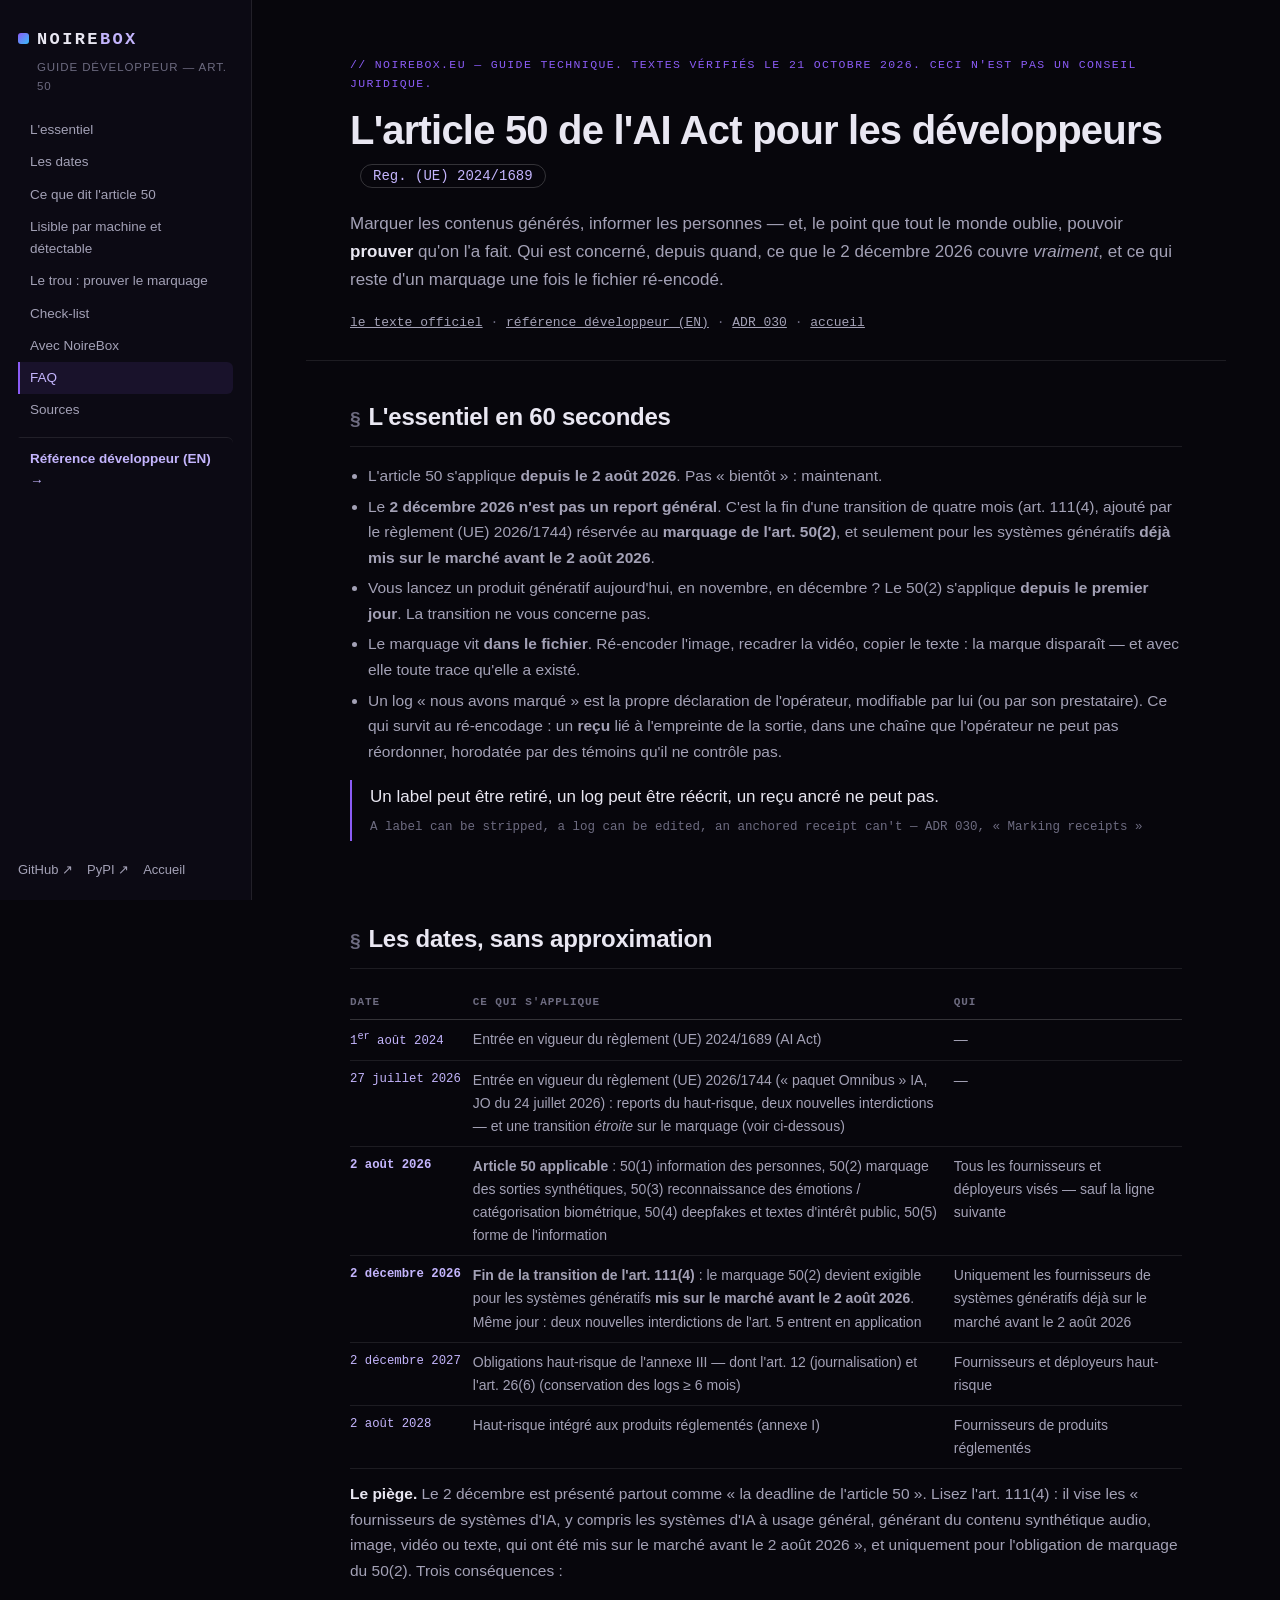
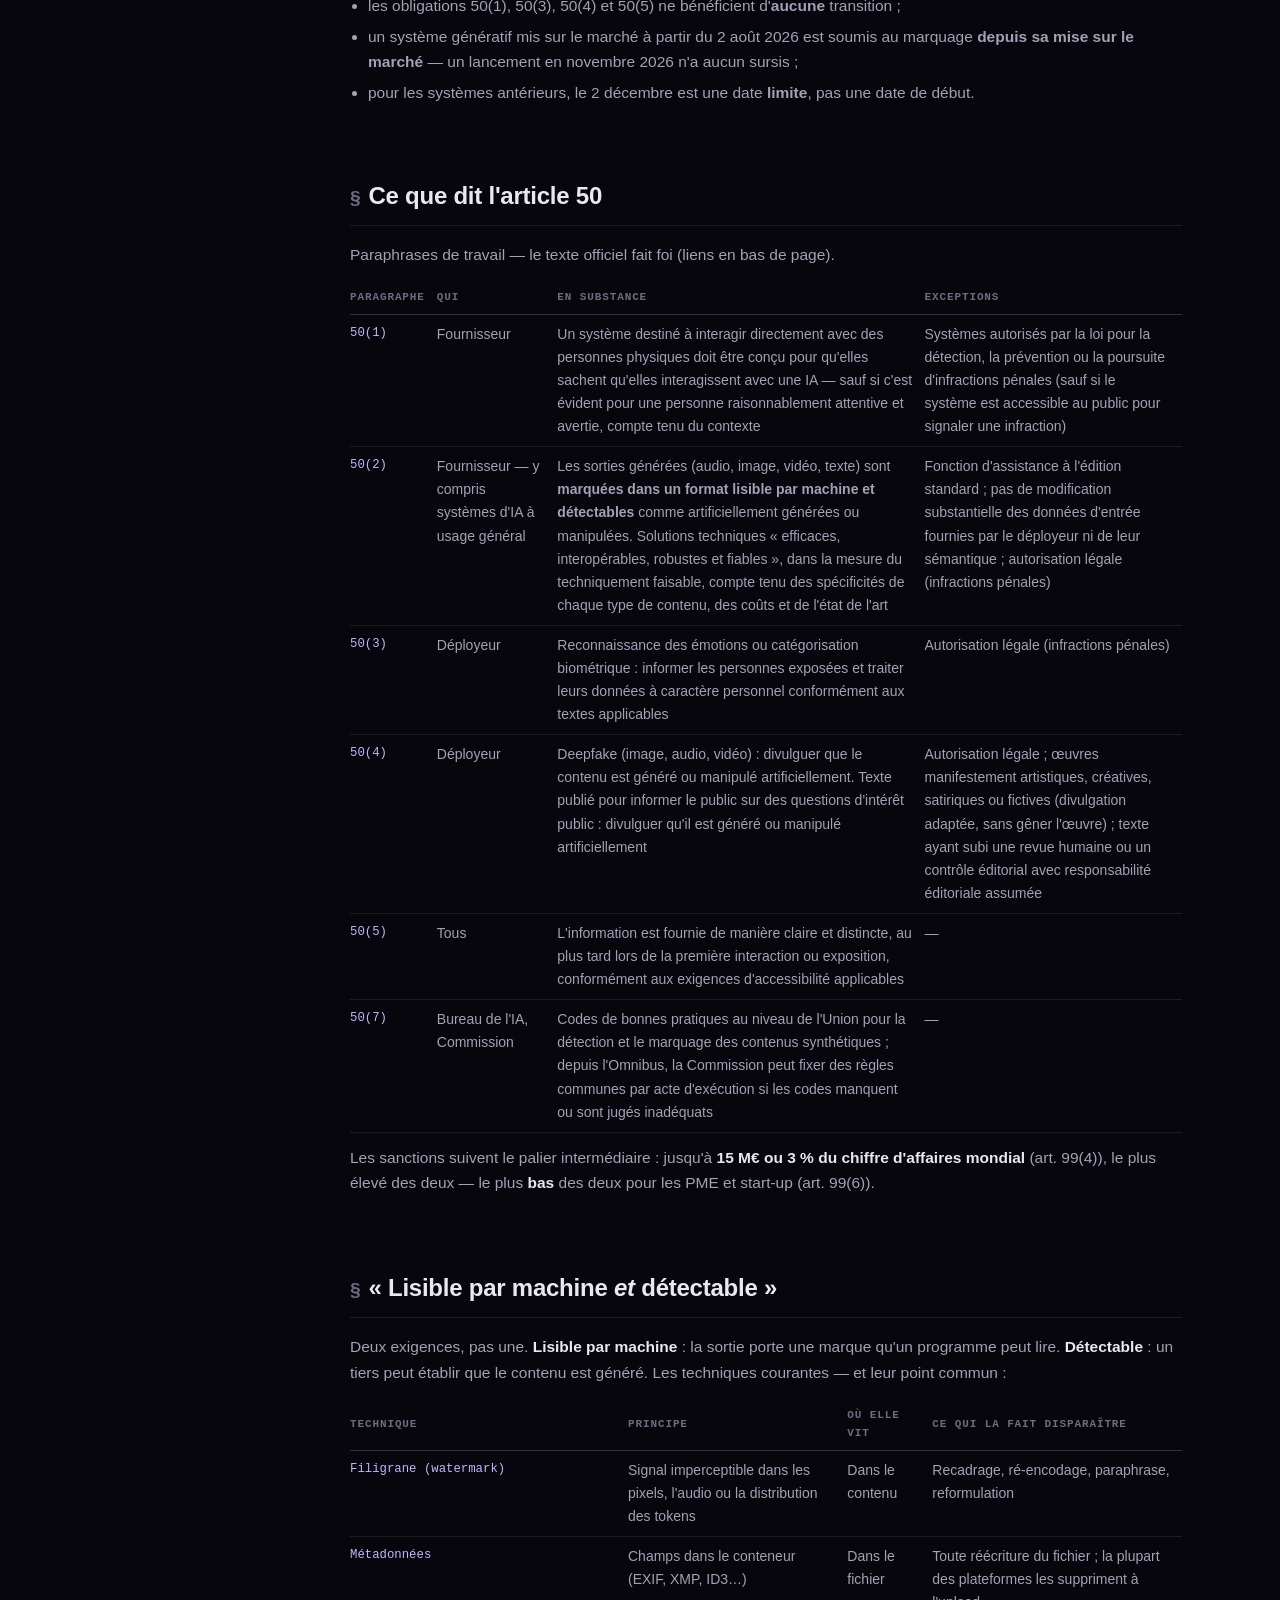
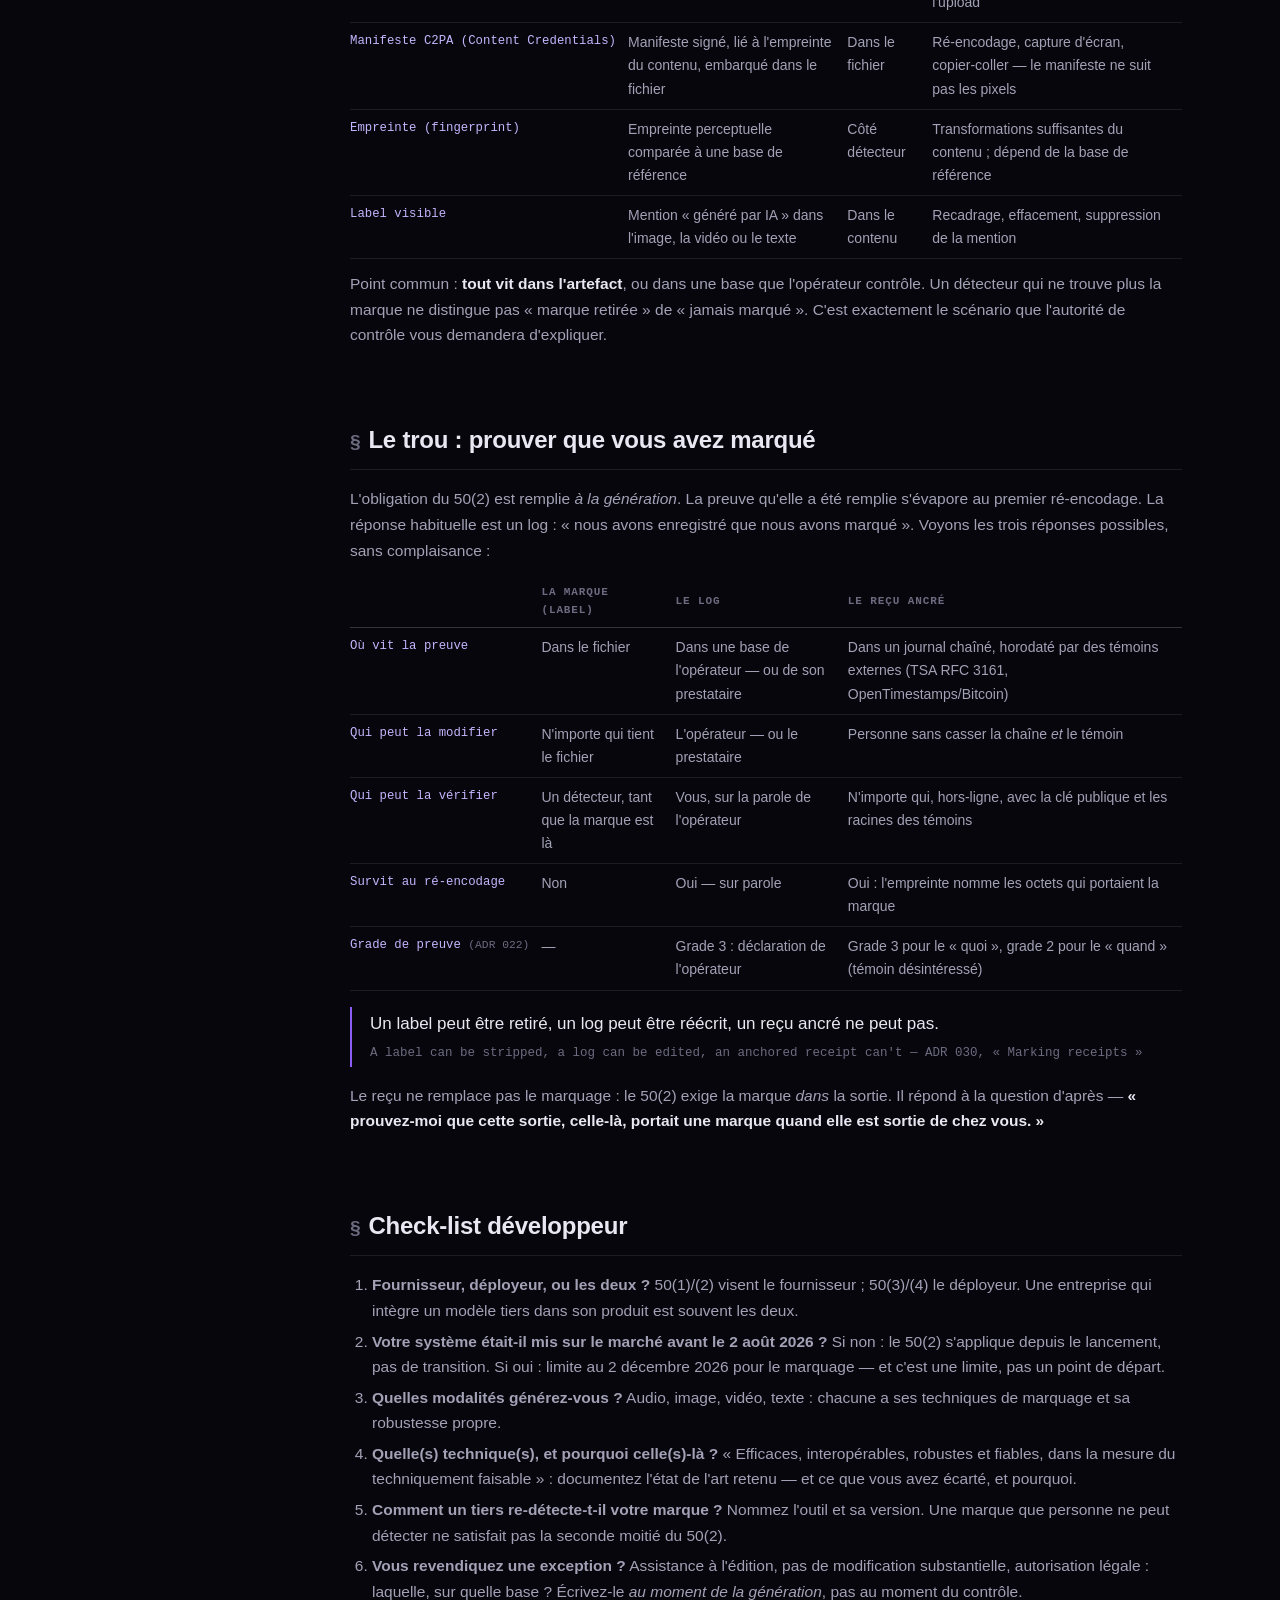
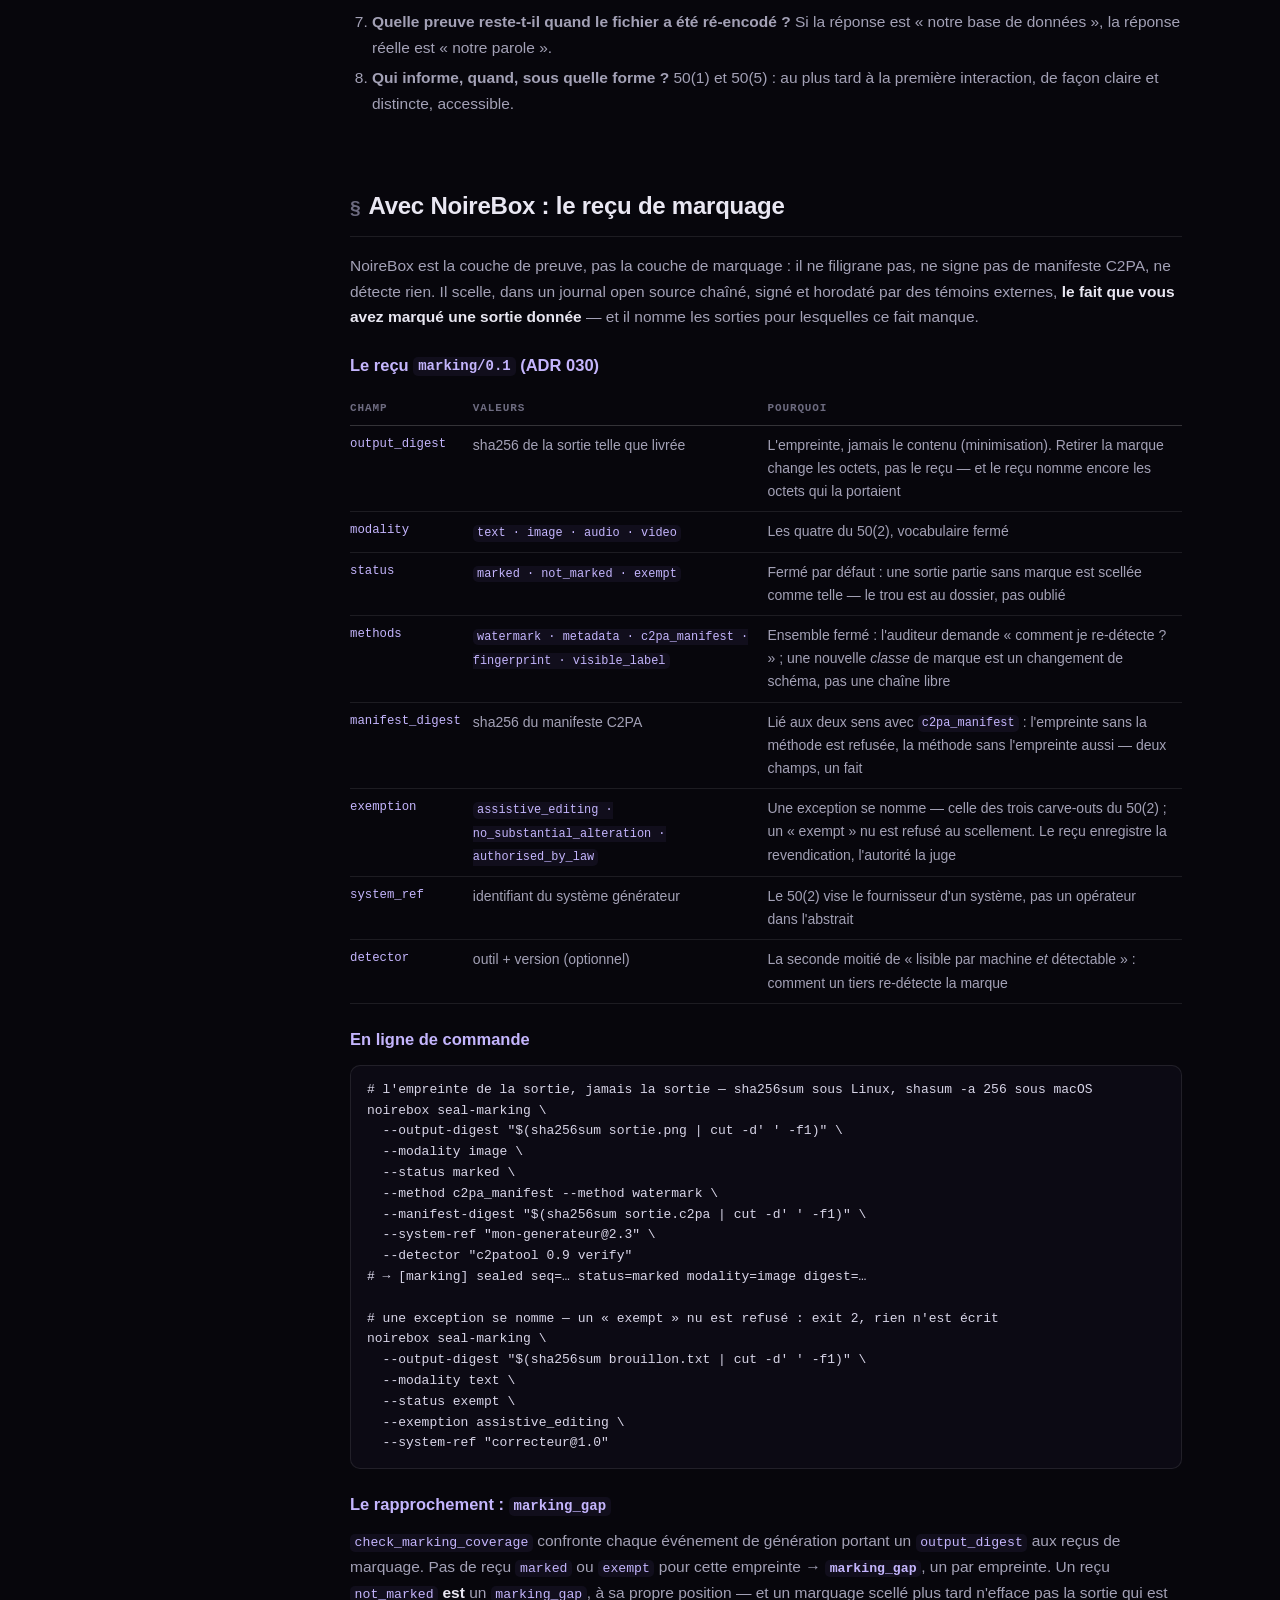
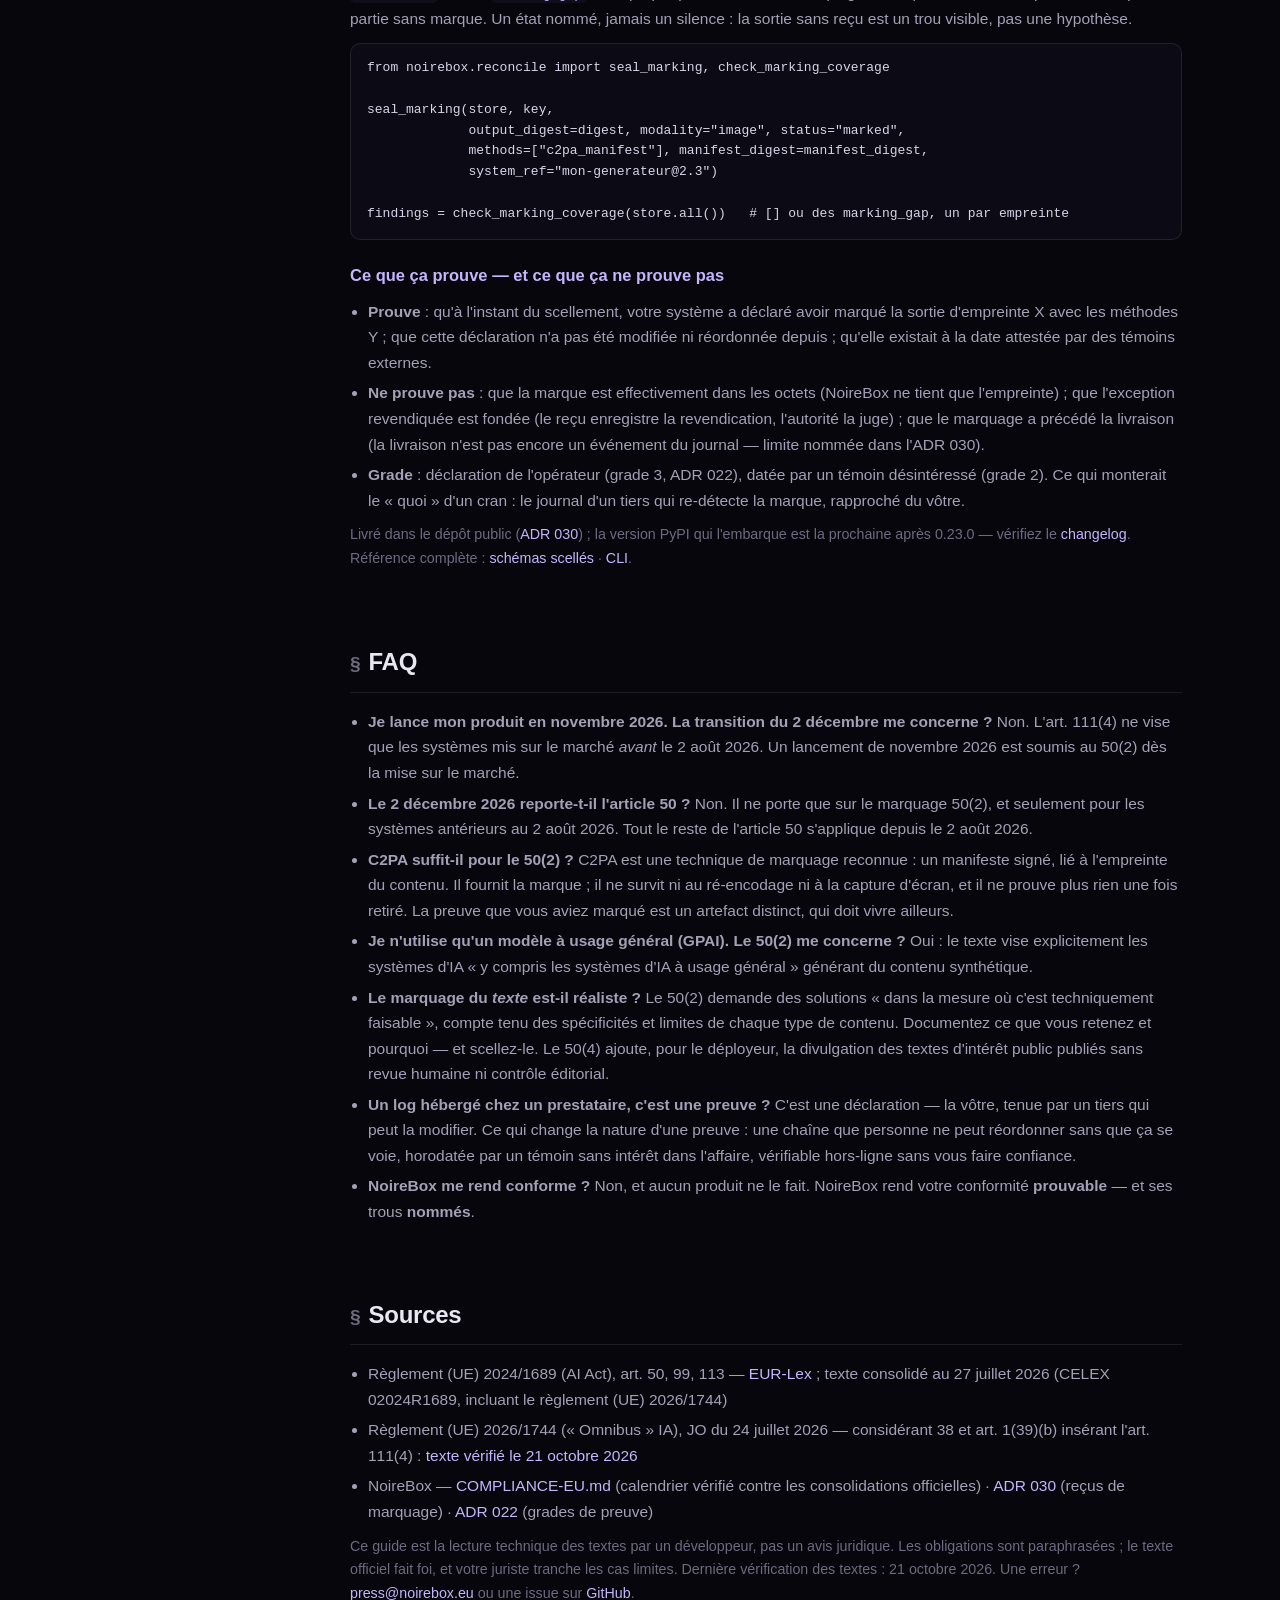
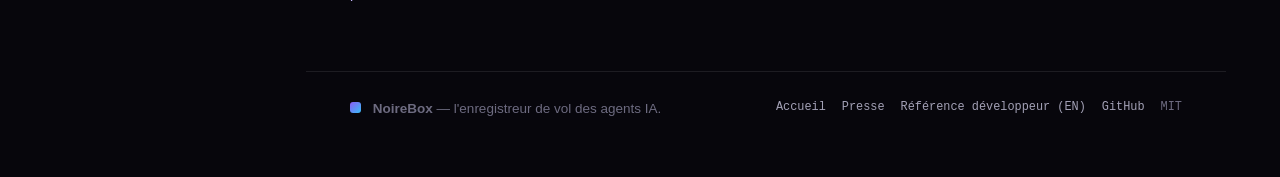
==== article-50.html @ b550962c "docs: art. 50 developer guide (FR) + press figures 473/30 + marking/0.1 article-50.html — the Articl" ====
<!DOCTYPE html>
<html lang="fr">
<head>
<meta charset="UTF-8">
<meta name="viewport" content="width=device-width, initial-scale=1.0">
<title>L'article 50 de l'AI Act pour les développeurs — marquage, divulgation, preuve | NoireBox</title>
<meta name="description" content="Article 50 de l'AI Act expliqué aux développeurs : qui doit marquer ou divulguer quoi, depuis quand (2 août 2026), ce que couvre vraiment le 2 décembre 2026 (règlement 2026/1744, art. 111(4)), et comment prouver qu'une sortie a été marquée avec un reçu ancré.">
<meta property="og:title" content="L'article 50 de l'AI Act pour les développeurs">
<meta property="og:description" content="Qui marque quoi, depuis le 2 août 2026 ; ce que couvre vraiment le 2 décembre 2026 ; et comment une preuve de marquage survit au premier fichier ré-encodé.">
<meta property="og:type" content="article">
<meta property="og:url" content="https://noirebox.eu/article-50.html">
<meta property="og:image" content="https://noirebox.eu/assets/banner.jpg">
<meta name="twitter:card" content="summary_large_image">
<link rel="canonical" href="https://noirebox.eu/article-50.html">
<link rel="stylesheet" href="style.css?v=33">
</head>
<body>

<a class="skip" href="#content">Aller au contenu</a>

<button class="menu-btn" id="menu-btn" aria-label="Ouvrir la navigation">☰</button>
<nav class="sidebar" id="sidebar" aria-label="Sommaire">
  <a class="brand" href="#tldr"><span class="cube"></span>NOIRE<span>BOX</span></a>
  <p class="brand-sub">guide développeur — art. 50</p>
  <div class="toc">
    <a href="#tldr">L'essentiel</a>
    <a href="#dates">Les dates</a>
    <a href="#obligations">Ce que dit l'article 50</a>
    <a href="#marquage">Lisible par machine et détectable</a>
    <a href="#preuve">Le trou : prouver le marquage</a>
    <a href="#checklist">Check-list</a>
    <a href="#noirebox">Avec NoireBox</a>
    <a href="#faq">FAQ</a>
    <a href="#sources">Sources</a>
    <a href="https://code.noirebox.eu/" class="toc-en"><strong>Référence développeur (EN) →</strong></a>
  </div>
  <div class="side-foot">
    <a href="https://github.com/noirebox/noirebox" target="_blank" rel="noopener">GitHub ↗</a>
    <a href="https://pypi.org/project/noirebox/" target="_blank" rel="noopener">PyPI ↗</a>
    <a href="index.html">Accueil</a>
  </div>
</nav>
<div class="scrim" id="scrim" hidden></div>

<main id="content">

<header class="head">
  <p class="kicker">// noirebox.eu — guide technique. Textes vérifiés le 21 octobre 2026. Ceci n'est pas un conseil juridique.</p>
  <h1>L'article 50 de l'AI Act pour les développeurs <span class="ver">Reg. (UE) 2024/1689</span></h1>
  <p class="lede">
    Marquer les contenus générés, informer les personnes — et, le point que tout le monde
    oublie, pouvoir <strong>prouver</strong> qu'on l'a fait. Qui est concerné, depuis quand,
    ce que le 2 décembre 2026 couvre <em>vraiment</em>, et ce qui reste d'un marquage une fois
    le fichier ré-encodé.
  </p>
  <p class="head-links mono">
    <a href="https://eur-lex.europa.eu/eli/reg/2024/1689/oj" target="_blank" rel="noopener">le texte officiel</a> ·
    <a href="https://code.noirebox.eu/">référence développeur (EN)</a> ·
    <a href="https://github.com/noirebox/noirebox/blob/main/docs/ADRs.md" target="_blank" rel="noopener">ADR 030</a> ·
    <a href="index.html">accueil</a>
  </p>
</header>

<!-- ═══════════════ L'ESSENTIEL ═══════════════ -->
<section id="tldr">
<h2><a href="#tldr" class="anchor">§</a>L'essentiel en 60 secondes</h2>
<ul class="tight">
  <li>L'article 50 s'applique <strong>depuis le 2 août 2026</strong>. Pas « bientôt » : maintenant.</li>
  <li>Le <strong>2 décembre 2026 n'est pas un report général</strong>. C'est la fin d'une transition de quatre mois (art. 111(4), ajouté par le règlement (UE) 2026/1744) réservée au <strong>marquage de l'art. 50(2)</strong>, et seulement pour les systèmes génératifs <strong>déjà mis sur le marché avant le 2 août 2026</strong>.</li>
  <li>Vous lancez un produit génératif aujourd'hui, en novembre, en décembre ? Le 50(2) s'applique <strong>depuis le premier jour</strong>. La transition ne vous concerne pas.</li>
  <li>Le marquage vit <strong>dans le fichier</strong>. Ré-encoder l'image, recadrer la vidéo, copier le texte : la marque disparaît — et avec elle toute trace qu'elle a existé.</li>
  <li>Un log « nous avons marqué » est la propre déclaration de l'opérateur, modifiable par lui (ou par son prestataire). Ce qui survit au ré-encodage : un <strong>reçu</strong> lié à l'empreinte de la sortie, dans une chaîne que l'opérateur ne peut pas réordonner, horodatée par des témoins qu'il ne contrôle pas.</li>
</ul>
<blockquote class="quote">Un label peut être retiré, un log peut être réécrit, un reçu ancré ne peut pas.
<cite>A label can be stripped, a log can be edited, an anchored receipt can't — ADR 030, « Marking receipts »</cite></blockquote>
</section>

<!-- ═══════════════ LES DATES ═══════════════ -->
<section id="dates">
<h2><a href="#dates" class="anchor">§</a>Les dates, sans approximation</h2>
<table>
  <thead><tr><th>Date</th><th>Ce qui s'applique</th><th>Qui</th></tr></thead>
  <tbody>
    <tr><td class="mono">1<sup>er</sup> août 2024</td><td>Entrée en vigueur du règlement (UE) 2024/1689 (AI Act)</td><td>—</td></tr>
    <tr><td class="mono">27 juillet 2026</td><td>Entrée en vigueur du règlement (UE) 2026/1744 (« paquet Omnibus » IA, JO du 24 juillet 2026) : reports du haut-risque, deux nouvelles interdictions — et une transition <em>étroite</em> sur le marquage (voir ci-dessous)</td><td>—</td></tr>
    <tr><td class="mono"><strong>2 août 2026</strong></td><td><strong>Article 50 applicable</strong> : 50(1) information des personnes, 50(2) marquage des sorties synthétiques, 50(3) reconnaissance des émotions / catégorisation biométrique, 50(4) deepfakes et textes d'intérêt public, 50(5) forme de l'information</td><td>Tous les fournisseurs et déployeurs visés — sauf la ligne suivante</td></tr>
    <tr><td class="mono"><strong>2 décembre 2026</strong></td><td><strong>Fin de la transition de l'art. 111(4)</strong> : le marquage 50(2) devient exigible pour les systèmes génératifs <strong>mis sur le marché avant le 2 août 2026</strong>. Même jour : deux nouvelles interdictions de l'art. 5 entrent en application</td><td>Uniquement les fournisseurs de systèmes génératifs déjà sur le marché avant le 2 août 2026</td></tr>
    <tr><td class="mono">2 décembre 2027</td><td>Obligations haut-risque de l'annexe III — dont l'art. 12 (journalisation) et l'art. 26(6) (conservation des logs ≥ 6 mois)</td><td>Fournisseurs et déployeurs haut-risque</td></tr>
    <tr><td class="mono">2 août 2028</td><td>Haut-risque intégré aux produits réglementés (annexe I)</td><td>Fournisseurs de produits réglementés</td></tr>
  </tbody>
</table>
<p><strong>Le piège.</strong> Le 2 décembre est présenté partout comme « la deadline de l'article 50 ». Lisez l'art. 111(4) : il vise les « fournisseurs de systèmes d'IA, y compris les systèmes d'IA à usage général, générant du contenu synthétique audio, image, vidéo ou texte, qui ont été mis sur le marché avant le 2 août 2026 », et uniquement pour l'obligation de marquage du 50(2). Trois conséquences :</p>
<ul class="tight">
  <li>les obligations 50(1), 50(3), 50(4) et 50(5) ne bénéficient d'<strong>aucune</strong> transition ;</li>
  <li>un système génératif mis sur le marché à partir du 2 août 2026 est soumis au marquage <strong>depuis sa mise sur le marché</strong> — un lancement en novembre 2026 n'a aucun sursis ;</li>
  <li>pour les systèmes antérieurs, le 2 décembre est une date <strong>limite</strong>, pas une date de début.</li>
</ul>
</section>

<!-- ═══════════════ LES OBLIGATIONS ═══════════════ -->
<section id="obligations">
<h2><a href="#obligations" class="anchor">§</a>Ce que dit l'article 50</h2>
<p>Paraphrases de travail — le texte officiel fait foi (liens en bas de page).</p>
<table>
  <thead><tr><th>Paragraphe</th><th>Qui</th><th>En substance</th><th>Exceptions</th></tr></thead>
  <tbody>
    <tr><td class="mono">50(1)</td><td>Fournisseur</td><td>Un système destiné à interagir directement avec des personnes physiques doit être conçu pour qu'elles sachent qu'elles interagissent avec une IA — sauf si c'est évident pour une personne raisonnablement attentive et avertie, compte tenu du contexte</td><td>Systèmes autorisés par la loi pour la détection, la prévention ou la poursuite d'infractions pénales (sauf si le système est accessible au public pour signaler une infraction)</td></tr>
    <tr><td class="mono">50(2)</td><td>Fournisseur — y compris systèmes d'IA à usage général</td><td>Les sorties générées (audio, image, vidéo, texte) sont <strong>marquées dans un format lisible par machine et détectables</strong> comme artificiellement générées ou manipulées. Solutions techniques « efficaces, interopérables, robustes et fiables », dans la mesure du techniquement faisable, compte tenu des spécificités de chaque type de contenu, des coûts et de l'état de l'art</td><td>Fonction d'assistance à l'édition standard ; pas de modification substantielle des données d'entrée fournies par le déployeur ni de leur sémantique ; autorisation légale (infractions pénales)</td></tr>
    <tr><td class="mono">50(3)</td><td>Déployeur</td><td>Reconnaissance des émotions ou catégorisation biométrique : informer les personnes exposées et traiter leurs données à caractère personnel conformément aux textes applicables</td><td>Autorisation légale (infractions pénales)</td></tr>
    <tr><td class="mono">50(4)</td><td>Déployeur</td><td>Deepfake (image, audio, vidéo) : divulguer que le contenu est généré ou manipulé artificiellement. Texte publié pour informer le public sur des questions d'intérêt public : divulguer qu'il est généré ou manipulé artificiellement</td><td>Autorisation légale ; œuvres manifestement artistiques, créatives, satiriques ou fictives (divulgation adaptée, sans gêner l'œuvre) ; texte ayant subi une revue humaine ou un contrôle éditorial avec responsabilité éditoriale assumée</td></tr>
    <tr><td class="mono">50(5)</td><td>Tous</td><td>L'information est fournie de manière claire et distincte, au plus tard lors de la première interaction ou exposition, conformément aux exigences d'accessibilité applicables</td><td>—</td></tr>
    <tr><td class="mono">50(7)</td><td>Bureau de l'IA, Commission</td><td>Codes de bonnes pratiques au niveau de l'Union pour la détection et le marquage des contenus synthétiques ; depuis l'Omnibus, la Commission peut fixer des règles communes par acte d'exécution si les codes manquent ou sont jugés inadéquats</td><td>—</td></tr>
  </tbody>
</table>
<p>Les sanctions suivent le palier intermédiaire : jusqu'à <strong>15 M€ ou 3 % du chiffre d'affaires mondial</strong> (art. 99(4)), le plus élevé des deux — le plus <strong>bas</strong> des deux pour les PME et start-up (art. 99(6)).</p>
</section>

<!-- ═══════════════ LE MARQUAGE ═══════════════ -->
<section id="marquage">
<h2><a href="#marquage" class="anchor">§</a>« Lisible par machine <em>et</em> détectable »</h2>
<p>Deux exigences, pas une. <strong>Lisible par machine</strong> : la sortie porte une marque qu'un programme peut lire. <strong>Détectable</strong> : un tiers peut établir que le contenu est généré. Les techniques courantes — et leur point commun :</p>
<table>
  <thead><tr><th>Technique</th><th>Principe</th><th>Où elle vit</th><th>Ce qui la fait disparaître</th></tr></thead>
  <tbody>
    <tr><td class="mono">Filigrane (watermark)</td><td>Signal imperceptible dans les pixels, l'audio ou la distribution des tokens</td><td>Dans le contenu</td><td>Recadrage, ré-encodage, paraphrase, reformulation</td></tr>
    <tr><td class="mono">Métadonnées</td><td>Champs dans le conteneur (EXIF, XMP, ID3…)</td><td>Dans le fichier</td><td>Toute réécriture du fichier ; la plupart des plateformes les suppriment à l'upload</td></tr>
    <tr><td class="mono">Manifeste C2PA (Content Credentials)</td><td>Manifeste signé, lié à l'empreinte du contenu, embarqué dans le fichier</td><td>Dans le fichier</td><td>Ré-encodage, capture d'écran, copier-coller — le manifeste ne suit pas les pixels</td></tr>
    <tr><td class="mono">Empreinte (fingerprint)</td><td>Empreinte perceptuelle comparée à une base de référence</td><td>Côté détecteur</td><td>Transformations suffisantes du contenu ; dépend de la base de référence</td></tr>
    <tr><td class="mono">Label visible</td><td>Mention « généré par IA » dans l'image, la vidéo ou le texte</td><td>Dans le contenu</td><td>Recadrage, effacement, suppression de la mention</td></tr>
  </tbody>
</table>
<p>Point commun : <strong>tout vit dans l'artefact</strong>, ou dans une base que l'opérateur contrôle. Un détecteur qui ne trouve plus la marque ne distingue pas « marque retirée » de « jamais marqué ». C'est exactement le scénario que l'autorité de contrôle vous demandera d'expliquer.</p>
</section>

<!-- ═══════════════ LE TROU ═══════════════ -->
<section id="preuve">
<h2><a href="#preuve" class="anchor">§</a>Le trou : prouver que vous avez marqué</h2>
<p>L'obligation du 50(2) est remplie <em>à la génération</em>. La preuve qu'elle a été remplie s'évapore au premier ré-encodage. La réponse habituelle est un log : « nous avons enregistré que nous avons marqué ». Voyons les trois réponses possibles, sans complaisance :</p>
<table>
  <thead><tr><th></th><th>La marque (label)</th><th>Le log</th><th>Le reçu ancré</th></tr></thead>
  <tbody>
    <tr><td class="mono">Où vit la preuve</td><td>Dans le fichier</td><td>Dans une base de l'opérateur — ou de son prestataire</td><td>Dans un journal chaîné, horodaté par des témoins externes (TSA RFC 3161, OpenTimestamps/Bitcoin)</td></tr>
    <tr><td class="mono">Qui peut la modifier</td><td>N'importe qui tient le fichier</td><td>L'opérateur — ou le prestataire</td><td>Personne sans casser la chaîne <em>et</em> le témoin</td></tr>
    <tr><td class="mono">Qui peut la vérifier</td><td>Un détecteur, tant que la marque est là</td><td>Vous, sur la parole de l'opérateur</td><td>N'importe qui, hors-ligne, avec la clé publique et les racines des témoins</td></tr>
    <tr><td class="mono">Survit au ré-encodage</td><td>Non</td><td>Oui — sur parole</td><td>Oui : l'empreinte nomme les octets qui portaient la marque</td></tr>
    <tr><td class="mono">Grade de preuve <span class="dim">(ADR 022)</span></td><td>—</td><td>Grade 3 : déclaration de l'opérateur</td><td>Grade 3 pour le « quoi », grade 2 pour le « quand » (témoin désintéressé)</td></tr>
  </tbody>
</table>
<blockquote class="quote">Un label peut être retiré, un log peut être réécrit, un reçu ancré ne peut pas.
<cite>A label can be stripped, a log can be edited, an anchored receipt can't — ADR 030, « Marking receipts »</cite></blockquote>
<p>Le reçu ne remplace pas le marquage : le 50(2) exige la marque <em>dans</em> la sortie. Il répond à la question d'après — <strong>« prouvez-moi que cette sortie, celle-là, portait une marque quand elle est sortie de chez vous. »</strong></p>
</section>

<!-- ═══════════════ CHECK-LIST ═══════════════ -->
<section id="checklist">
<h2><a href="#checklist" class="anchor">§</a>Check-list développeur</h2>
<ol class="tight">
  <li><strong>Fournisseur, déployeur, ou les deux ?</strong> 50(1)/(2) visent le fournisseur ; 50(3)/(4) le déployeur. Une entreprise qui intègre un modèle tiers dans son produit est souvent les deux.</li>
  <li><strong>Votre système était-il mis sur le marché avant le 2 août 2026 ?</strong> Si non : le 50(2) s'applique depuis le lancement, pas de transition. Si oui : limite au 2 décembre 2026 pour le marquage — et c'est une limite, pas un point de départ.</li>
  <li><strong>Quelles modalités générez-vous ?</strong> Audio, image, vidéo, texte : chacune a ses techniques de marquage et sa robustesse propre.</li>
  <li><strong>Quelle(s) technique(s), et pourquoi celle(s)-là ?</strong> « Efficaces, interopérables, robustes et fiables, dans la mesure du techniquement faisable » : documentez l'état de l'art retenu — et ce que vous avez écarté, et pourquoi.</li>
  <li><strong>Comment un tiers re-détecte-t-il votre marque ?</strong> Nommez l'outil et sa version. Une marque que personne ne peut détecter ne satisfait pas la seconde moitié du 50(2).</li>
  <li><strong>Vous revendiquez une exception ?</strong> Assistance à l'édition, pas de modification substantielle, autorisation légale : laquelle, sur quelle base ? Écrivez-le <em>au moment de la génération</em>, pas au moment du contrôle.</li>
  <li><strong>Quelle preuve reste-t-il quand le fichier a été ré-encodé ?</strong> Si la réponse est « notre base de données », la réponse réelle est « notre parole ».</li>
  <li><strong>Qui informe, quand, sous quelle forme ?</strong> 50(1) et 50(5) : au plus tard à la première interaction, de façon claire et distincte, accessible.</li>
</ol>
</section>

<!-- ═══════════════ AVEC NOIREBOX ═══════════════ -->
<section id="noirebox">
<h2><a href="#noirebox" class="anchor">§</a>Avec NoireBox : le reçu de marquage</h2>
<p>NoireBox est la couche de preuve, pas la couche de marquage : il ne filigrane pas, ne signe pas de manifeste C2PA, ne détecte rien. Il scelle, dans un journal open source chaîné, signé et horodaté par des témoins externes, <strong>le fait que vous avez marqué une sortie donnée</strong> — et il nomme les sorties pour lesquelles ce fait manque.</p>

<h3>Le reçu <code>marking/0.1</code> (ADR 030)</h3>
<table>
  <thead><tr><th>Champ</th><th>Valeurs</th><th>Pourquoi</th></tr></thead>
  <tbody>
    <tr><td class="mono">output_digest</td><td>sha256 de la sortie telle que livrée</td><td>L'empreinte, jamais le contenu (minimisation). Retirer la marque change les octets, pas le reçu — et le reçu nomme encore les octets qui la portaient</td></tr>
    <tr><td class="mono">modality</td><td><code>text · image · audio · video</code></td><td>Les quatre du 50(2), vocabulaire fermé</td></tr>
    <tr><td class="mono">status</td><td><code>marked · not_marked · exempt</code></td><td>Fermé par défaut : une sortie partie sans marque est scellée comme telle — le trou est au dossier, pas oublié</td></tr>
    <tr><td class="mono">methods</td><td><code>watermark · metadata · c2pa_manifest · fingerprint · visible_label</code></td><td>Ensemble fermé : l'auditeur demande « comment je re-détecte ? » ; une nouvelle <em>classe</em> de marque est un changement de schéma, pas une chaîne libre</td></tr>
    <tr><td class="mono">manifest_digest</td><td>sha256 du manifeste C2PA</td><td>Lié aux deux sens avec <code>c2pa_manifest</code> : l'empreinte sans la méthode est refusée, la méthode sans l'empreinte aussi — deux champs, un fait</td></tr>
    <tr><td class="mono">exemption</td><td><code>assistive_editing · no_substantial_alteration · authorised_by_law</code></td><td>Une exception se nomme — celle des trois carve-outs du 50(2) ; un « exempt » nu est refusé au scellement. Le reçu enregistre la revendication, l'autorité la juge</td></tr>
    <tr><td class="mono">system_ref</td><td>identifiant du système générateur</td><td>Le 50(2) vise le fournisseur d'un système, pas un opérateur dans l'abstrait</td></tr>
    <tr><td class="mono">detector</td><td>outil + version (optionnel)</td><td>La seconde moitié de « lisible par machine <em>et</em> détectable » : comment un tiers re-détecte la marque</td></tr>
  </tbody>
</table>

<h3>En ligne de commande</h3>
<pre class="code"># l'empreinte de la sortie, jamais la sortie — sha256sum sous Linux, shasum -a 256 sous macOS
noirebox seal-marking \
  --output-digest "$(sha256sum sortie.png | cut -d' ' -f1)" \
  --modality image \
  --status marked \
  --method c2pa_manifest --method watermark \
  --manifest-digest "$(sha256sum sortie.c2pa | cut -d' ' -f1)" \
  --system-ref "mon-generateur@2.3" \
  --detector "c2patool 0.9 verify"
# → [marking] sealed seq=… status=marked modality=image digest=…

# une exception se nomme — un « exempt » nu est refusé : exit 2, rien n'est écrit
noirebox seal-marking \
  --output-digest "$(sha256sum brouillon.txt | cut -d' ' -f1)" \
  --modality text \
  --status exempt \
  --exemption assistive_editing \
  --system-ref "correcteur@1.0"</pre>

<h3>Le rapprochement : <code>marking_gap</code></h3>
<p><code>check_marking_coverage</code> confronte chaque événement de génération portant un <code>output_digest</code> aux reçus de marquage. Pas de reçu <code>marked</code> ou <code>exempt</code> pour cette empreinte → <strong><code>marking_gap</code></strong>, un par empreinte. Un reçu <code>not_marked</code> <strong>est</strong> un <code>marking_gap</code>, à sa propre position — et un marquage scellé plus tard n'efface pas la sortie qui est partie sans marque. Un état nommé, jamais un silence : la sortie sans reçu est un trou visible, pas une hypothèse.</p>
<pre class="code">from noirebox.reconcile import seal_marking, check_marking_coverage

seal_marking(store, key,
             output_digest=digest, modality="image", status="marked",
             methods=["c2pa_manifest"], manifest_digest=manifest_digest,
             system_ref="mon-generateur@2.3")

findings = check_marking_coverage(store.all())   # [] ou des marking_gap, un par empreinte</pre>

<h3>Ce que ça prouve — et ce que ça ne prouve pas</h3>
<ul class="tight">
  <li><strong>Prouve</strong> : qu'à l'instant du scellement, votre système a déclaré avoir marqué la sortie d'empreinte X avec les méthodes Y ; que cette déclaration n'a pas été modifiée ni réordonnée depuis ; qu'elle existait à la date attestée par des témoins externes.</li>
  <li><strong>Ne prouve pas</strong> : que la marque est effectivement dans les octets (NoireBox ne tient que l'empreinte) ; que l'exception revendiquée est fondée (le reçu enregistre la revendication, l'autorité la juge) ; que le marquage a précédé la livraison (la livraison n'est pas encore un événement du journal — limite nommée dans l'ADR 030).</li>
  <li><strong>Grade</strong> : déclaration de l'opérateur (grade 3, ADR 022), datée par un témoin désintéressé (grade 2). Ce qui monterait le « quoi » d'un cran : le journal d'un tiers qui re-détecte la marque, rapproché du vôtre.</li>
</ul>
<p class="dim">Livré dans le dépôt public (<a href="https://github.com/noirebox/noirebox/blob/main/docs/ADRs.md" target="_blank" rel="noopener">ADR 030</a>) ; la version PyPI qui l'embarque est la prochaine après 0.23.0 — vérifiez le <a href="https://github.com/noirebox/noirebox/blob/main/CHANGELOG.md" target="_blank" rel="noopener">changelog</a>. Référence complète : <a href="https://code.noirebox.eu/#receipts" target="_blank" rel="noopener">schémas scellés</a> · <a href="https://code.noirebox.eu/#cli" target="_blank" rel="noopener">CLI</a>.</p>
</section>

<!-- ═══════════════ FAQ ═══════════════ -->
<section id="faq">
<h2><a href="#faq" class="anchor">§</a>FAQ</h2>
<ul class="tight">
  <li><strong>Je lance mon produit en novembre 2026. La transition du 2 décembre me concerne ?</strong> Non. L'art. 111(4) ne vise que les systèmes mis sur le marché <em>avant</em> le 2 août 2026. Un lancement de novembre 2026 est soumis au 50(2) dès la mise sur le marché.</li>
  <li><strong>Le 2 décembre 2026 reporte-t-il l'article 50 ?</strong> Non. Il ne porte que sur le marquage 50(2), et seulement pour les systèmes antérieurs au 2 août 2026. Tout le reste de l'article 50 s'applique depuis le 2 août 2026.</li>
  <li><strong>C2PA suffit-il pour le 50(2) ?</strong> C2PA est une technique de marquage reconnue : un manifeste signé, lié à l'empreinte du contenu. Il fournit la marque ; il ne survit ni au ré-encodage ni à la capture d'écran, et il ne prouve plus rien une fois retiré. La preuve que vous aviez marqué est un artefact distinct, qui doit vivre ailleurs.</li>
  <li><strong>Je n'utilise qu'un modèle à usage général (GPAI). Le 50(2) me concerne ?</strong> Oui : le texte vise explicitement les systèmes d'IA « y compris les systèmes d'IA à usage général » générant du contenu synthétique.</li>
  <li><strong>Le marquage du <em>texte</em> est-il réaliste ?</strong> Le 50(2) demande des solutions « dans la mesure où c'est techniquement faisable », compte tenu des spécificités et limites de chaque type de contenu. Documentez ce que vous retenez et pourquoi — et scellez-le. Le 50(4) ajoute, pour le déployeur, la divulgation des textes d'intérêt public publiés sans revue humaine ni contrôle éditorial.</li>
  <li><strong>Un log hébergé chez un prestataire, c'est une preuve ?</strong> C'est une déclaration — la vôtre, tenue par un tiers qui peut la modifier. Ce qui change la nature d'une preuve : une chaîne que personne ne peut réordonner sans que ça se voie, horodatée par un témoin sans intérêt dans l'affaire, vérifiable hors-ligne sans vous faire confiance.</li>
  <li><strong>NoireBox me rend conforme ?</strong> Non, et aucun produit ne le fait. NoireBox rend votre conformité <strong>prouvable</strong> — et ses trous <strong>nommés</strong>.</li>
</ul>
</section>

<!-- ═══════════════ SOURCES ═══════════════ -->
<section id="sources">
<h2><a href="#sources" class="anchor">§</a>Sources</h2>
<ul class="tight">
  <li>Règlement (UE) 2024/1689 (AI Act), art. 50, 99, 113 — <a href="https://eur-lex.europa.eu/eli/reg/2024/1689/oj" target="_blank" rel="noopener">EUR-Lex</a> ; texte consolidé au 27 juillet 2026 (CELEX 02024R1689, incluant le règlement (UE) 2026/1744)</li>
  <li>Règlement (UE) 2026/1744 (« Omnibus » IA), JO du 24 juillet 2026 — considérant 38 et art. 1(39)(b) insérant l'art. 111(4) : <a href="https://eur-lex.europa.eu/legal-content/EN/TXT/HTML/?uri=OJ:L_202601744" target="_blank" rel="noopener">texte vérifié le 21 octobre 2026</a></li>
  <li>NoireBox — <a href="https://github.com/noirebox/noirebox/blob/main/docs/COMPLIANCE-EU.md" target="_blank" rel="noopener">COMPLIANCE-EU.md</a> (calendrier vérifié contre les consolidations officielles) · <a href="https://github.com/noirebox/noirebox/blob/main/docs/ADRs.md" target="_blank" rel="noopener">ADR 030</a> (reçus de marquage) · <a href="https://github.com/noirebox/noirebox/blob/main/docs/ADRs.md" target="_blank" rel="noopener">ADR 022</a> (grades de preuve)</li>
</ul>
<p class="dim">Ce guide est la lecture technique des textes par un développeur, pas un avis juridique. Les obligations sont paraphrasées ; le texte officiel fait foi, et votre juriste tranche les cas limites. Dernière vérification des textes : 21 octobre 2026. Une erreur ? <a href="mailto:press@noirebox.eu">press@noirebox.eu</a> ou une issue sur <a href="https://github.com/noirebox/noirebox" target="_blank" rel="noopener">GitHub</a>.</p>
</section>

<footer class="foot">
  <div><span class="cube"></span> <strong>NoireBox</strong> — l'enregistreur de vol des agents IA.</div>
  <div class="foot-links mono">
    <a href="index.html">Accueil</a>
    <a href="presse.html" lang="fr">Presse</a>
    <a href="https://code.noirebox.eu/">Référence développeur (EN)</a>
    <a href="https://github.com/noirebox/noirebox" target="_blank" rel="noopener">GitHub</a>
    <span>MIT</span>
  </div>
</footer>

</main>

<script src="script.js?v=33"></script>
</body>
</html>
---- style.css ----
/* NoireBox — developer reference (code.noirebox.eu).
   Docs-site layout: sidebar TOC + dense content. Dark identity, zero dependencies. */

:root {
  --bg: #07060c;
  --bg-2: #0c0a14;
  --bg-3: #110e1c;
  --line: rgba(255, 255, 255, .09);
  --line-strong: rgba(255, 255, 255, .18);
  --txt: #e9e7f2;
  --dim: #a3a1b6;
  --dimmer: #6d6b80;
  --violet: #8b5cf6;
  --violet-soft: #c4b5fd;
  --blue: #38bdf8;
  --green: #3fb950;
  --amber: #f5a623;
  --red-soft: #ff7b72;
  --mono: ui-monospace, SFMono-Regular, Menlo, Consolas, monospace;
  --sans: -apple-system, BlinkMacSystemFont, "Segoe UI", Inter, sans-serif;
  --side-w: 252px;
}

* { margin: 0; padding: 0; box-sizing: border-box; }
html { scroll-behavior: smooth; }
body {
  background: var(--bg);
  color: var(--txt);
  font-family: var(--sans);
  font-size: 15.5px;
  line-height: 1.65;
  -webkit-font-smoothing: antialiased;
}
::selection { background: rgba(139, 92, 246, .4); }
a { color: inherit; }
code { font-family: var(--mono); font-size: .85em; color: var(--violet-soft); background: var(--bg-3); padding: .1em .35em; border-radius: 5px; }
pre code { background: none; padding: 0; }
.mono { font-family: var(--mono); font-size: .88em; }
.dim { color: var(--dimmer); font-size: .92em; }
.skip { position: absolute; left: -9999px; }
.skip:focus { left: 8px; top: 8px; z-index: 200; background: var(--violet); color: #fff; padding: 6px 12px; border-radius: 6px; }
section { scroll-margin-top: 24px; }

/* ── sidebar ─────────────────────────────────── */
.sidebar {
  position: fixed; inset: 0 auto 0 0; width: var(--side-w);
  background: var(--bg-2); border-right: 1px solid var(--line);
  padding: 26px 18px 20px; overflow-y: auto; z-index: 50;
  display: flex; flex-direction: column;
}
.brand { font-family: var(--mono); font-weight: 700; font-size: 17px; letter-spacing: .14em; text-decoration: none; }
.brand span { color: var(--violet-soft); }
.cube { display: inline-block; width: 11px; height: 11px; background: linear-gradient(135deg, var(--violet), var(--blue)); border-radius: 3px; margin-right: 8px; }
.brand-sub { color: var(--dimmer); font-size: 11.5px; letter-spacing: .08em; text-transform: uppercase; margin: 4px 0 18px 19px; }
.toc { display: flex; flex-direction: column; }
.toc a {
  color: var(--dim); text-decoration: none; font-size: 13.5px;
  padding: 5px 10px; border-left: 2px solid transparent; border-radius: 0 6px 6px 0;
}
.toc a:hover { color: var(--txt); background: rgba(139, 92, 246, .08); }
.toc a.active { color: var(--violet-soft); border-left-color: var(--violet); background: rgba(139, 92, 246, .1); }
.toc a.toc-en { margin-top: 10px; padding-top: 10px; border-top: 1px solid var(--line); color: var(--violet-soft); }
.toc a.toc-en:hover { background: rgba(139, 92, 246, .12); }
.side-foot { margin-top: auto; padding-top: 18px; display: flex; gap: 14px; font-size: 13px; }
.side-foot a { color: var(--dim); text-decoration: none; }
.side-foot a:hover { color: var(--violet-soft); }

.menu-btn {
  display: none; position: fixed; top: 12px; left: 12px; z-index: 70;
  background: var(--bg-3); color: var(--txt); border: 1px solid var(--line-strong);
  border-radius: 8px; font-size: 17px; width: 40px; height: 36px; cursor: pointer;
}
.scrim { position: fixed; inset: 0; background: rgba(0, 0, 0, .55); z-index: 40; }
.scrim[hidden] { display: none; }

/* ── content column ─────────────────────────── */
main { margin-left: var(--side-w); }
main > * { max-width: 920px; margin-left: auto; margin-right: auto; padding-left: 44px; padding-right: 44px; }
main section, main .head, main .foot { padding-top: 26px; padding-bottom: 26px; }

.head { padding-top: 56px !important; border-bottom: 1px solid var(--line); }
.kicker { font-family: var(--mono); font-size: 11.5px; letter-spacing: .12em; text-transform: uppercase; color: var(--violet); margin-bottom: 14px; }
h1 { font-size: 40px; letter-spacing: -.02em; line-height: 1.1; }
h1 .ver { font-family: var(--mono); font-size: 14px; font-weight: 400; color: var(--violet-soft); border: 1px solid var(--line-strong); border-radius: 999px; padding: 3px 12px; vertical-align: 8px; margin-left: 10px; letter-spacing: 0; }
.lede { color: var(--dim); font-size: 17px; margin: 14px 0 18px; }
.lede strong, p strong { color: var(--txt); }
.badges { display: flex; flex-wrap: wrap; gap: 8px; margin-bottom: 20px; }
.badges img { height: 20px; }

.install-pill {
  display: inline-flex; align-items: center; gap: 12px;
  background: var(--bg-3); border: 1px solid var(--line-strong); border-radius: 10px;
  padding: 10px 14px; margin-bottom: 14px;
}
.install-pill code { background: none; font-size: 14px; color: var(--txt); }
.copy-btn {
  background: none; border: 1px solid var(--line); color: var(--dim);
  border-radius: 6px; width: 28px; height: 24px; cursor: pointer; font-size: 12px;
}
.copy-btn:hover { color: var(--violet-soft); border-color: var(--violet); }
.head-links { color: var(--dimmer); font-size: 13px; }
.head-links a { color: var(--dim); }

h2 {
  font-size: 24px; letter-spacing: -.01em; margin: 10px 0 16px;
  padding-bottom: 10px; border-bottom: 1px solid var(--line);
}
h2 .anchor { color: var(--dimmer); text-decoration: none; font-size: .8em; margin-right: 8px; }
h2 .anchor:hover { color: var(--violet); }
h3 { font-size: 16.5px; margin: 22px 0 10px; color: var(--violet-soft); }
section p { margin: 10px 0; color: var(--dim); }
section p strong { color: var(--txt); }
section a { color: var(--violet-soft); text-decoration: none; }
section a:hover { text-decoration: underline; }

.cols { display: grid; grid-template-columns: 1fr 1fr; gap: 26px; margin-top: 14px; }
.cols h3 { margin-top: 4px; }
.tight { margin: 8px 0 8px 18px; color: var(--dim); }
.tight li { margin: 5px 0; }
ol.tight { margin-left: 22px; }

/* ── code blocks ────────────────────────────── */
pre.code {
  position: relative; background: var(--bg-2); border: 1px solid var(--line);
  border-radius: 10px; padding: 14px 16px; overflow-x: auto;
  font-family: var(--mono); font-size: 13px; line-height: 1.6;
  color: #d8d5e8; margin: 12px 0;
}
pre.code .c { color: var(--dimmer); }
pre.code code { background: none; padding: 0; }
pre.layout { color: var(--dim); white-space: pre; }
figure.diagram { margin: 14px 0; overflow-x: auto; }
figure.diagram img { display: block; width: 100%; min-width: 640px; height: auto; border-radius: 10px; border: 1px solid var(--line-strong); background: #fff; }
figure.diagram figcaption { color: var(--dimmer); font-size: 13px; margin-top: 8px; }

/* ── tables ─────────────────────────────────── */
table { width: 100%; border-collapse: collapse; margin: 12px 0; font-size: 14px; }
th {
  text-align: left; font-family: var(--mono); font-size: 11px; font-weight: 600;
  text-transform: uppercase; letter-spacing: .08em; color: var(--dimmer);
  border-bottom: 1px solid var(--line-strong); padding: 8px 12px 8px 0;
}
td { border-bottom: 1px solid var(--line); padding: 8px 12px 8px 0; vertical-align: top; color: var(--dim); }
td.mono { color: var(--violet-soft); white-space: nowrap; }
tbody tr:hover { background: rgba(139, 92, 246, .04); }
table.exit td:first-child { color: var(--green); }
table.adrs td:first-child { color: var(--violet-soft); }
table.adrs td { padding: 5px 12px 5px 0; }

/* ── footer ─────────────────────────────────── */
.foot {
  border-top: 1px solid var(--line); margin-top: 30px !important;
  display: flex; justify-content: space-between; flex-wrap: wrap; gap: 12px;
  color: var(--dimmer); font-size: 13.5px; padding-bottom: 60px !important;
}
.foot-links { display: flex; gap: 16px; flex-wrap: wrap; }
.foot a { color: var(--dim); text-decoration: none; }
.foot a:hover { color: var(--violet-soft); }

/* ── press kit (press.html / presse.html) ───── */
.boiler {
  position: relative; background: var(--bg-2); border: 1px solid var(--line);
  border-radius: 10px; padding: 14px 52px 14px 16px; margin: 12px 0;
}
.boiler .label { display: block; font-family: var(--mono); font-size: 11px; letter-spacing: .08em; text-transform: uppercase; color: var(--dimmer); margin-bottom: 6px; }
.boiler p { margin: 0; color: var(--txt); }
.boiler .copy-btn { position: absolute; top: 12px; right: 12px; }
blockquote.quote { border-left: 2px solid var(--violet); padding: 4px 18px; margin: 16px 0; color: var(--txt); font-size: 17px; line-height: 1.5; }
blockquote.quote cite { display: block; font-style: normal; font-family: var(--mono); font-size: 12.5px; color: var(--dimmer); margin-top: 8px; }
.assets { display: grid; grid-template-columns: repeat(auto-fill, minmax(260px, 1fr)); gap: 16px; margin-top: 14px; }
.assets figure { margin: 0; }
.assets img { display: block; width: 100%; height: auto; border-radius: 10px; border: 1px solid var(--line-strong); background: var(--bg-2); }
.assets img.mark { width: 168px; padding: 20px; margin: 0 auto; }
.assets figcaption { color: var(--dimmer); font-size: 13px; margin-top: 8px; line-height: 1.5; }
.assets figcaption a { color: var(--violet-soft); }

/* ── responsive ─────────────────────────────── */
@media (max-width: 980px) {
  .sidebar { transform: translateX(-100%); transition: transform .22s ease; width: 280px; }
  .sidebar.open { transform: translateX(0); box-shadow: 0 0 60px rgba(0, 0, 0, .6); }
  .menu-btn { display: block; }
  main { margin-left: 0; }
  main > * { padding-left: 20px; padding-right: 20px; }
  .head { padding-top: 64px !important; }
  h1 { font-size: 30px; }
  .cols { grid-template-columns: 1fr; }
  table { display: block; overflow-x: auto; }
  section { scroll-margin-top: 64px; }
}
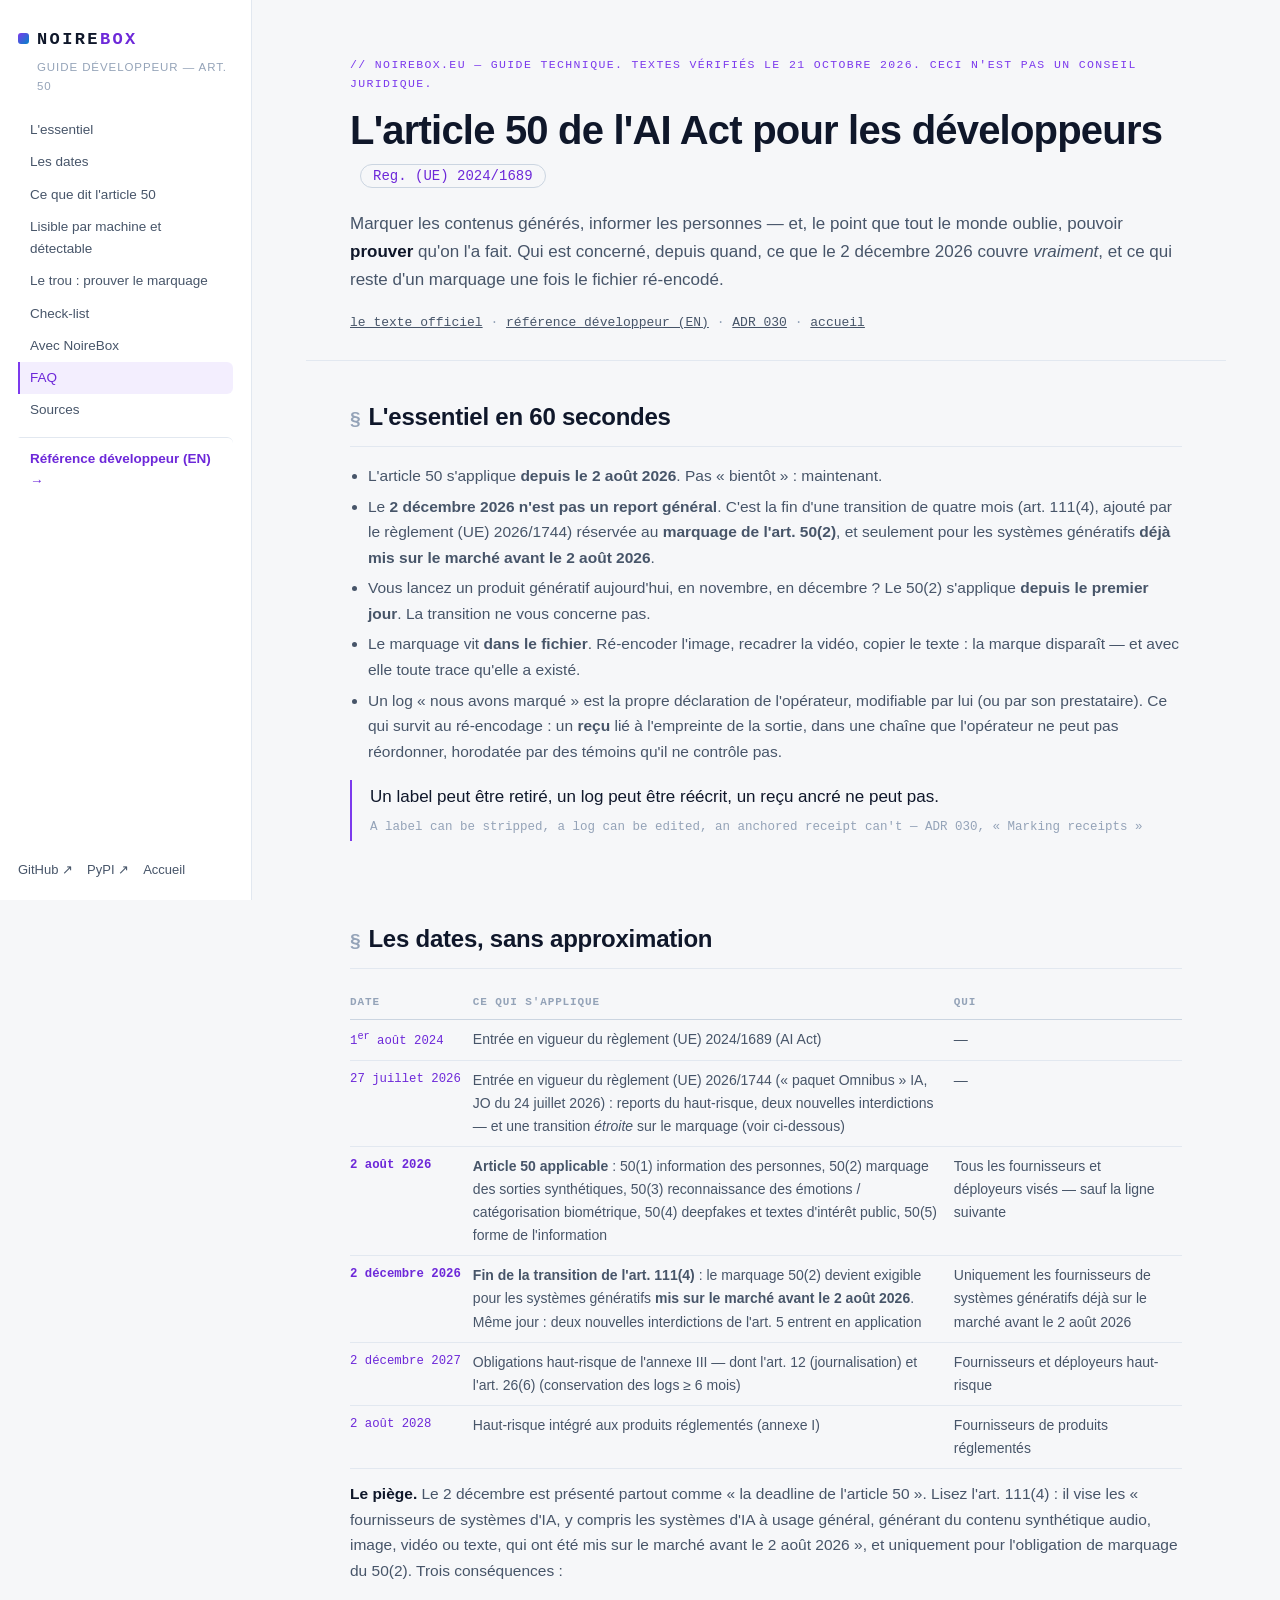
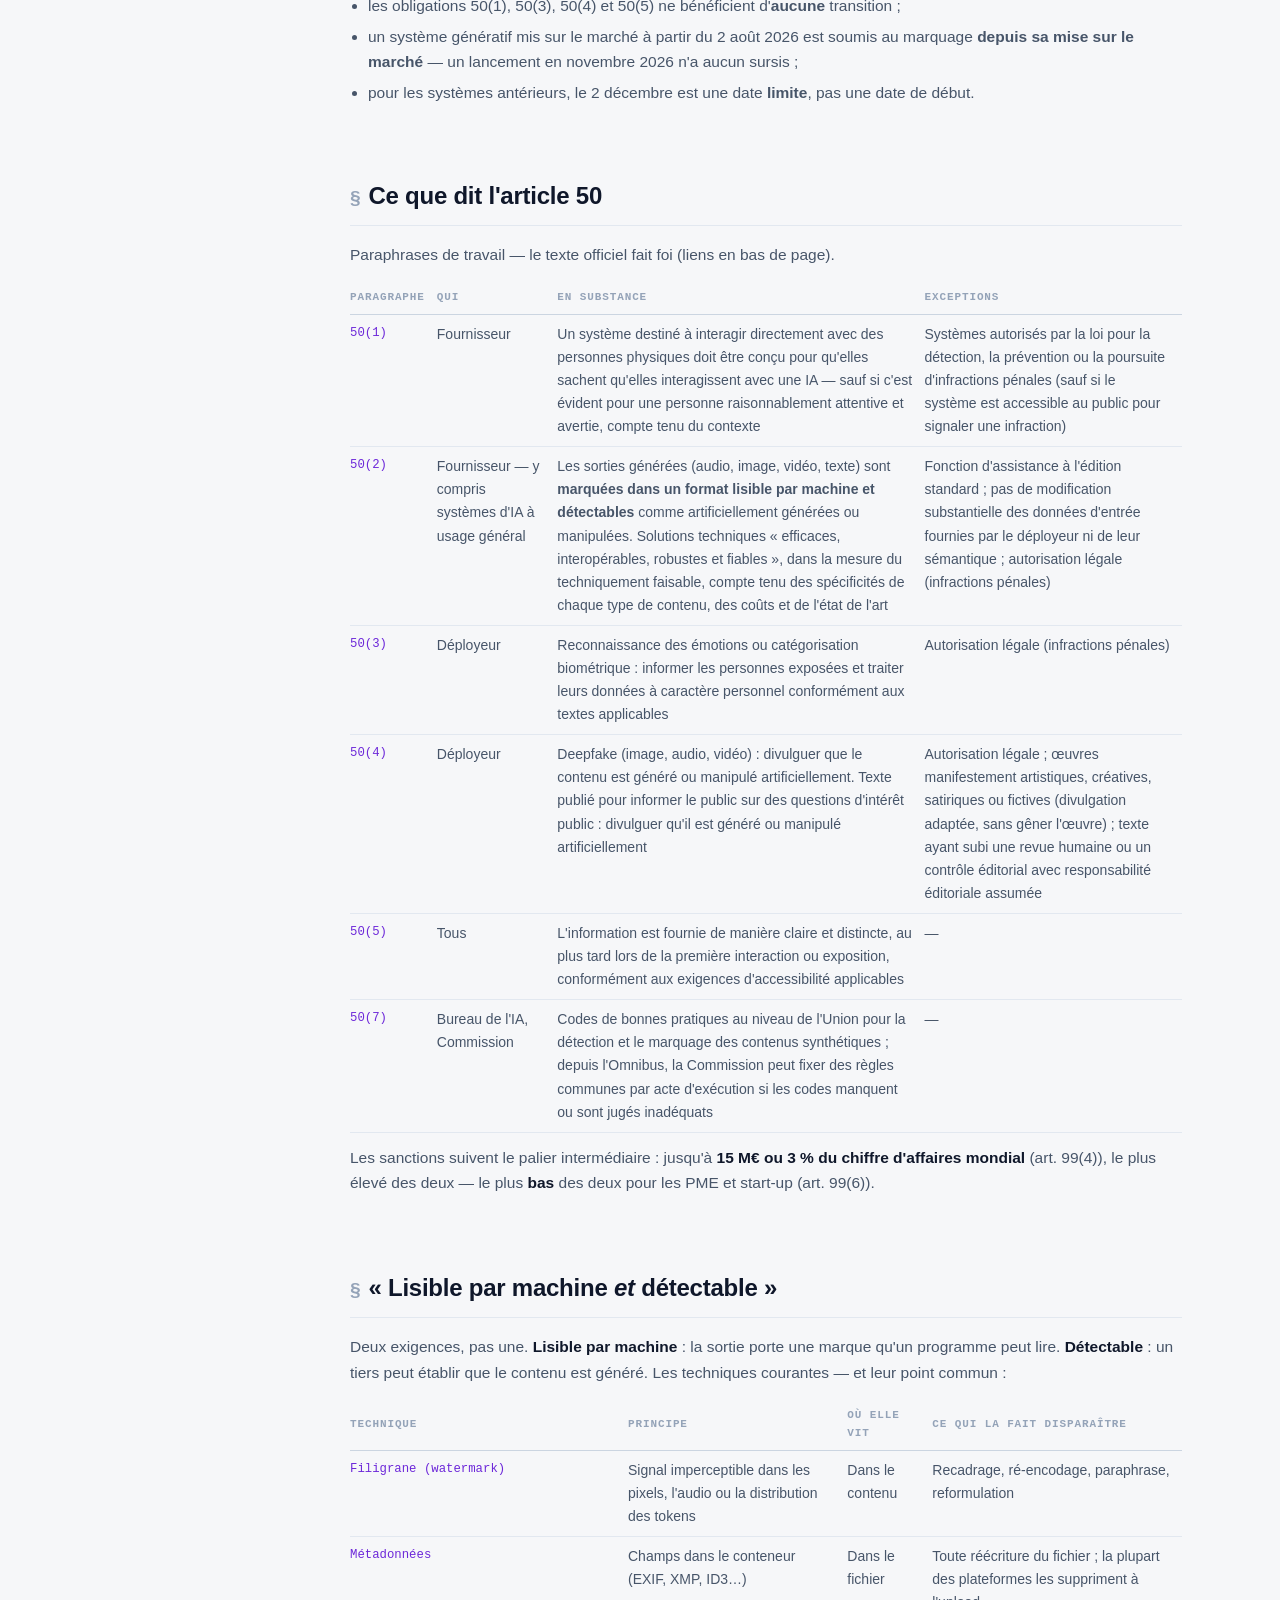
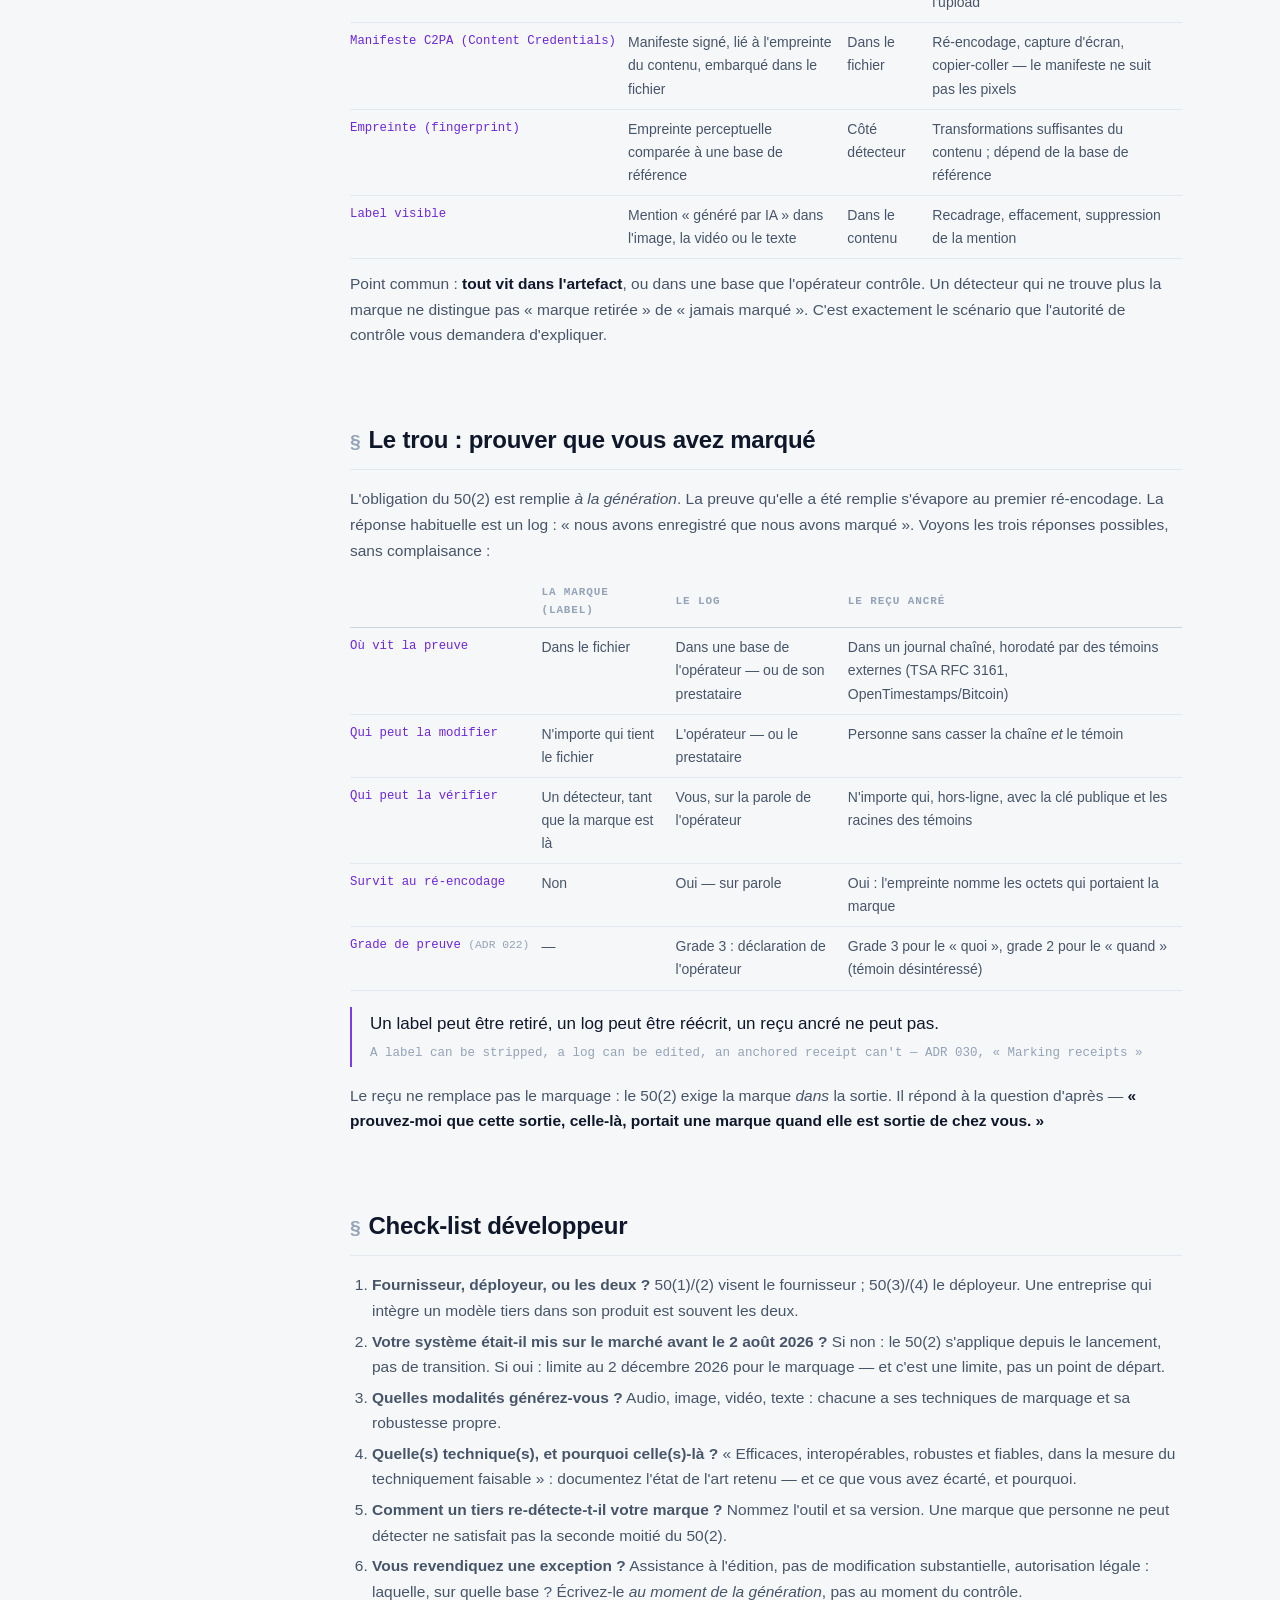
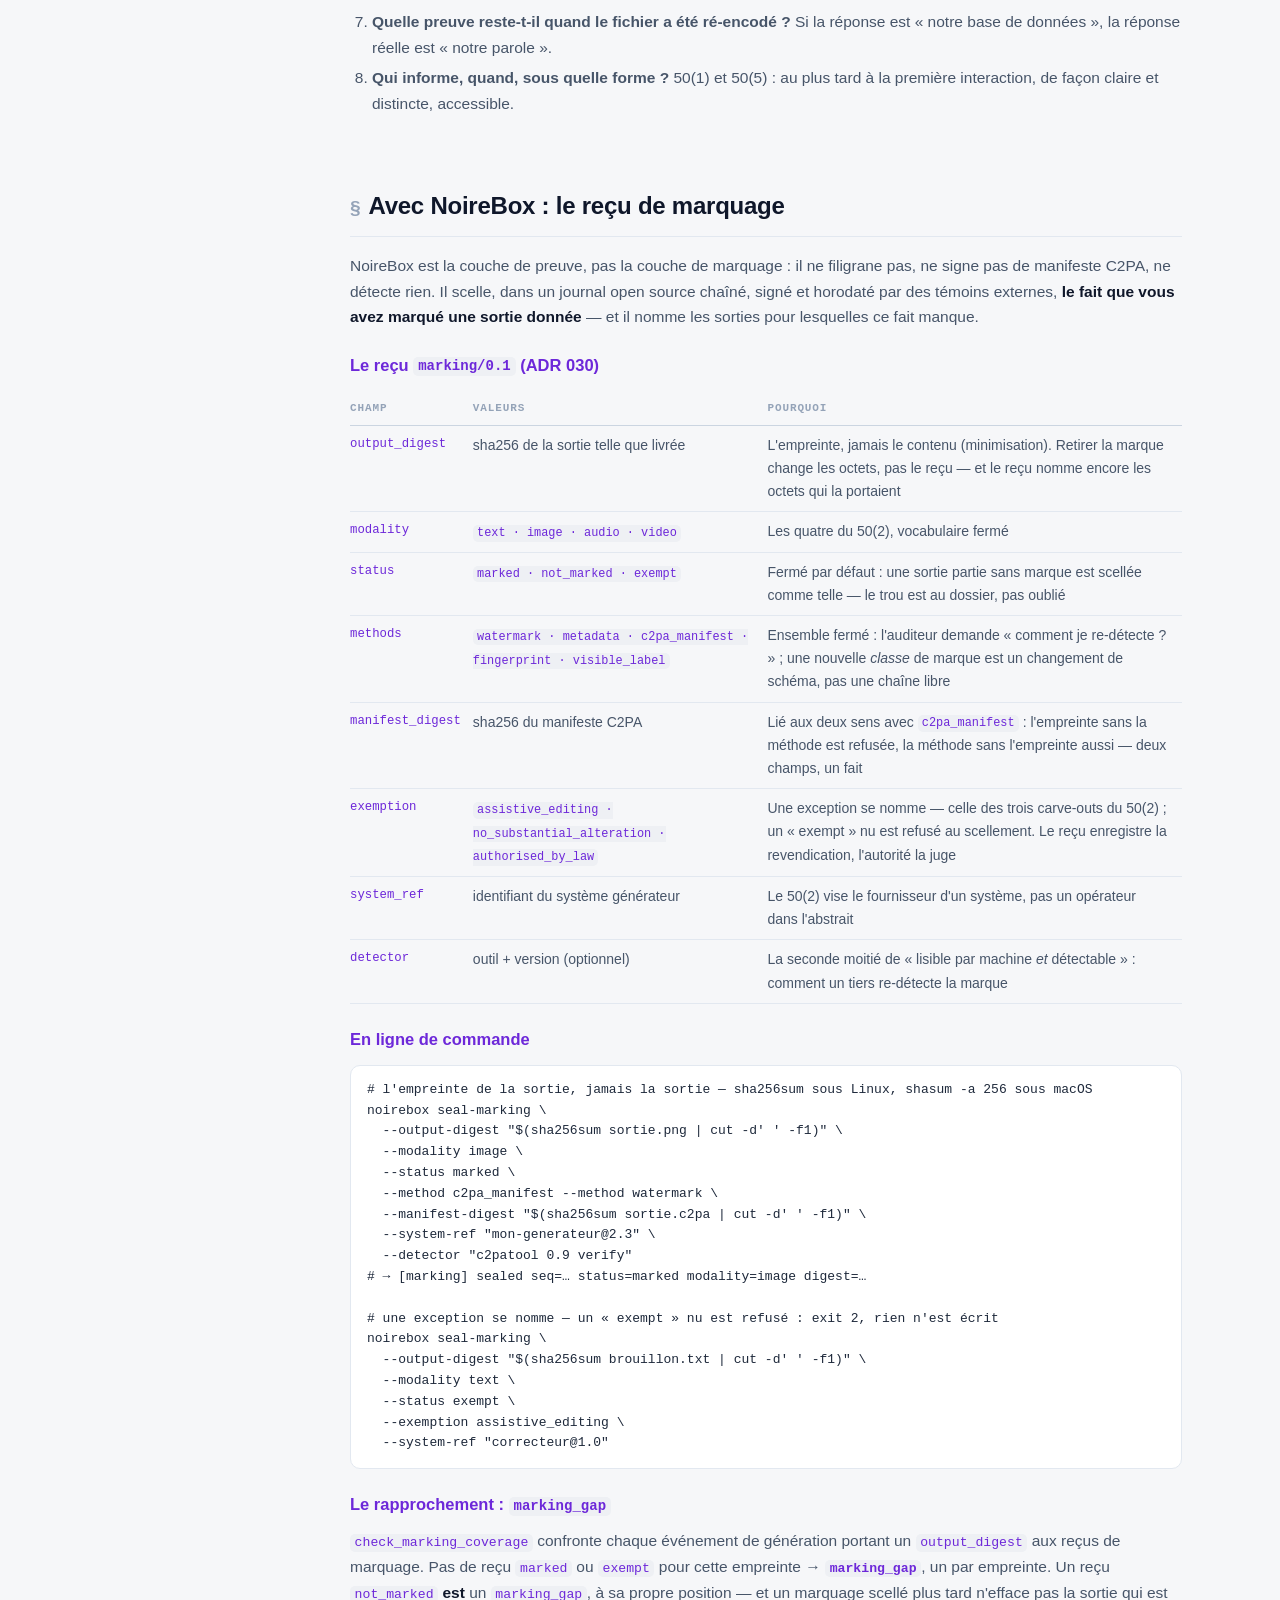
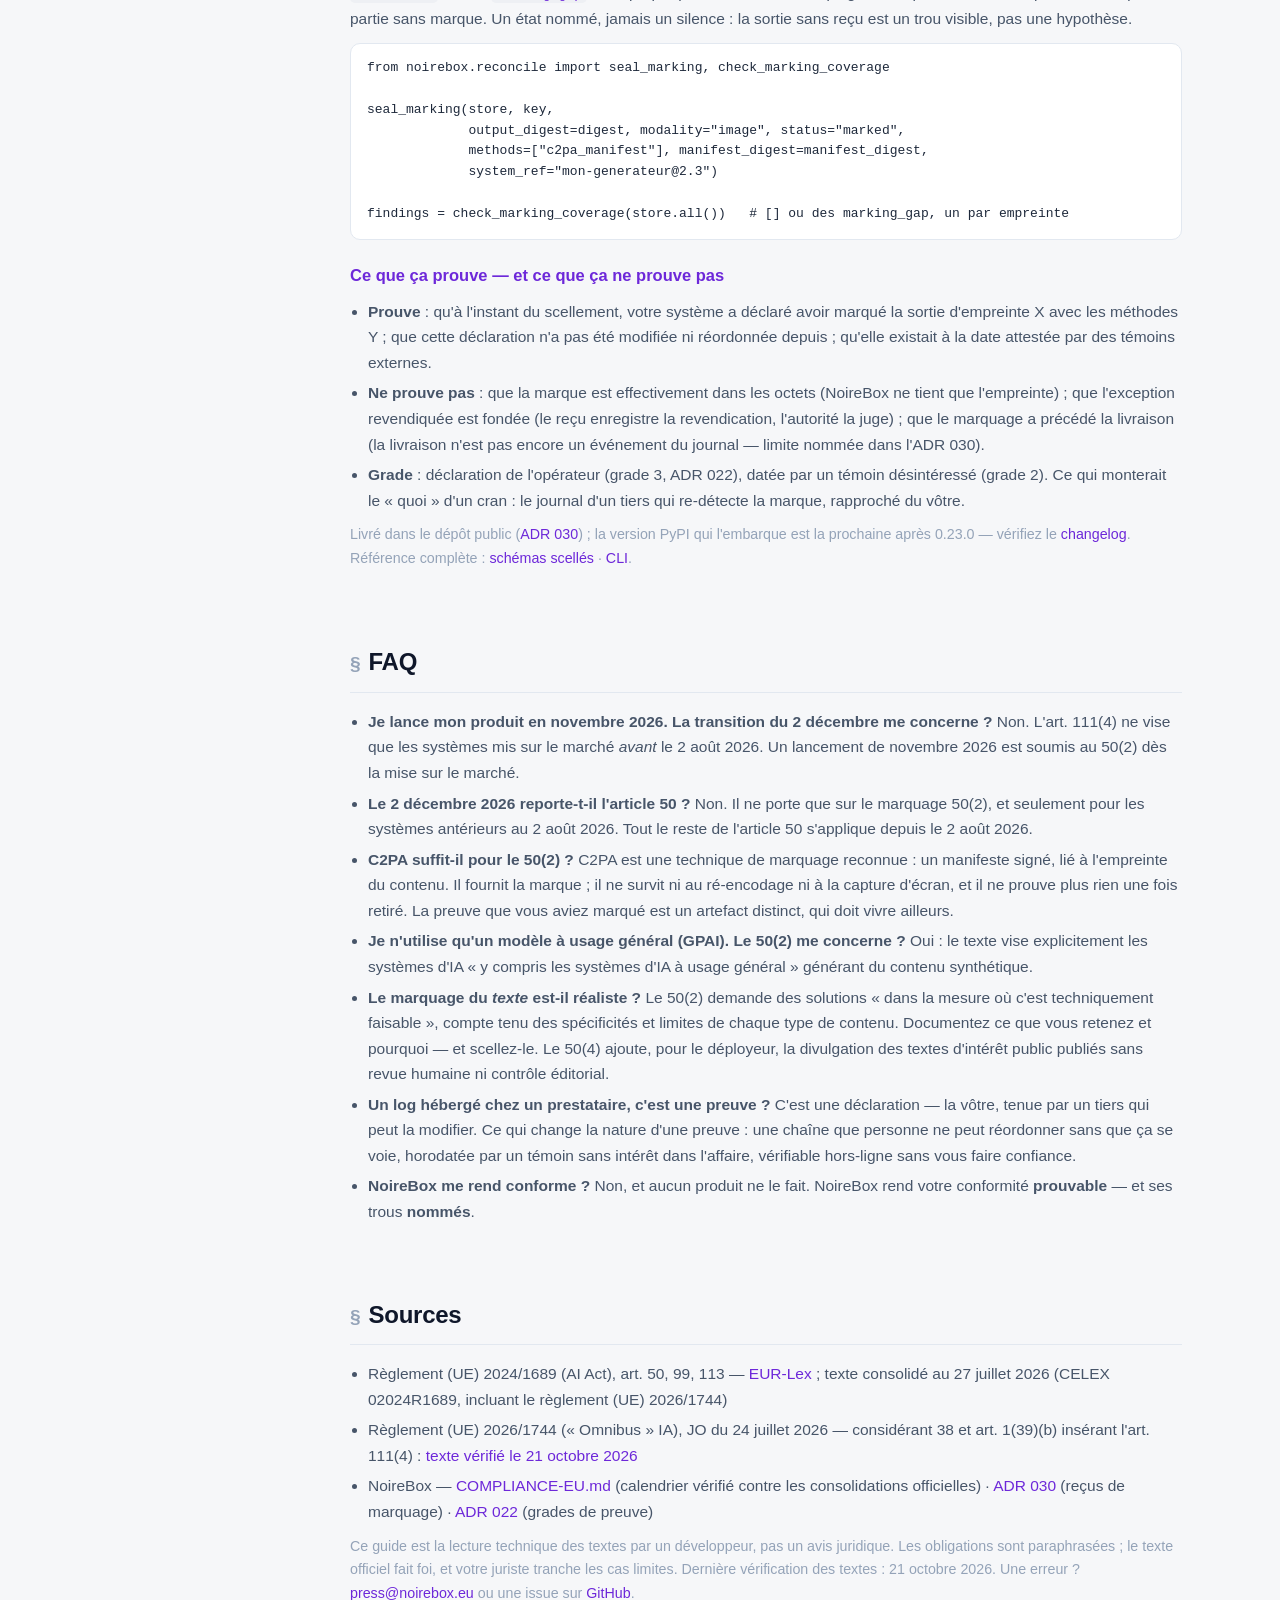
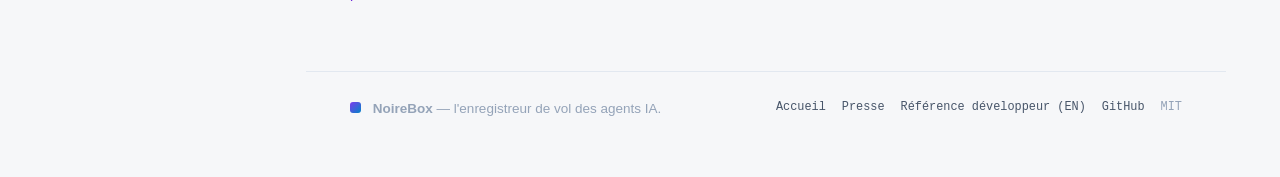
==== commit 3b8c6e05: "site: switch to clean light theme — light palette, light-background logo lockup added to the press k" ====
--- a/article-50.html
+++ b/article-50.html
@@ -12,7 +12,7 @@
 <meta property="og:image" content="https://noirebox.eu/assets/banner.jpg">
 <meta name="twitter:card" content="summary_large_image">
 <link rel="canonical" href="https://noirebox.eu/article-50.html">
-<link rel="stylesheet" href="style.css?v=33">
+<link rel="stylesheet" href="style.css?v=34">
 </head>
 <body>
 
--- a/style.css
+++ b/style.css
@@ -1,21 +1,21 @@
 /* NoireBox — developer reference (code.noirebox.eu).
-   Docs-site layout: sidebar TOC + dense content. Dark identity, zero dependencies. */
+   Docs-site layout: sidebar TOC + dense content. Clean light identity, zero dependencies. */
 
 :root {
-  --bg: #07060c;
-  --bg-2: #0c0a14;
-  --bg-3: #110e1c;
-  --line: rgba(255, 255, 255, .09);
-  --line-strong: rgba(255, 255, 255, .18);
-  --txt: #e9e7f2;
-  --dim: #a3a1b6;
-  --dimmer: #6d6b80;
-  --violet: #8b5cf6;
-  --violet-soft: #c4b5fd;
-  --blue: #38bdf8;
-  --green: #3fb950;
-  --amber: #f5a623;
-  --red-soft: #ff7b72;
+  --bg: #f6f7f9;
+  --bg-2: #ffffff;
+  --bg-3: #eef0f4;
+  --line: #e2e8f0;
+  --line-strong: #cbd5e1;
+  --txt: #0f172a;
+  --dim: #475569;
+  --dimmer: #94a3b8;
+  --violet: #7c3aed;
+  --violet-soft: #6d28d9;
+  --blue: #0284c7;
+  --green: #15803d;
+  --amber: #b45309;
+  --red-soft: #dc2626;
   --mono: ui-monospace, SFMono-Regular, Menlo, Consolas, monospace;
   --sans: -apple-system, BlinkMacSystemFont, "Segoe UI", Inter, sans-serif;
   --side-w: 252px;
@@ -31,7 +31,7 @@
   line-height: 1.65;
   -webkit-font-smoothing: antialiased;
 }
-::selection { background: rgba(139, 92, 246, .4); }
+::selection { background: rgba(124, 58, 237, .16); }
 a { color: inherit; }
 code { font-family: var(--mono); font-size: .85em; color: var(--violet-soft); background: var(--bg-3); padding: .1em .35em; border-radius: 5px; }
 pre code { background: none; padding: 0; }
@@ -124,7 +124,7 @@
   position: relative; background: var(--bg-2); border: 1px solid var(--line);
   border-radius: 10px; padding: 14px 16px; overflow-x: auto;
   font-family: var(--mono); font-size: 13px; line-height: 1.6;
-  color: #d8d5e8; margin: 12px 0;
+  color: #1e293b; margin: 12px 0;
 }
 pre.code .c { color: var(--dimmer); }
 pre.code code { background: none; padding: 0; }
@@ -177,7 +177,7 @@
 /* ── responsive ─────────────────────────────── */
 @media (max-width: 980px) {
   .sidebar { transform: translateX(-100%); transition: transform .22s ease; width: 280px; }
-  .sidebar.open { transform: translateX(0); box-shadow: 0 0 60px rgba(0, 0, 0, .6); }
+  .sidebar.open { transform: translateX(0); box-shadow: 0 0 40px rgba(15, 23, 42, .18); }
   .menu-btn { display: block; }
   main { margin-left: 0; }
   main > * { padding-left: 20px; padding-right: 20px; }
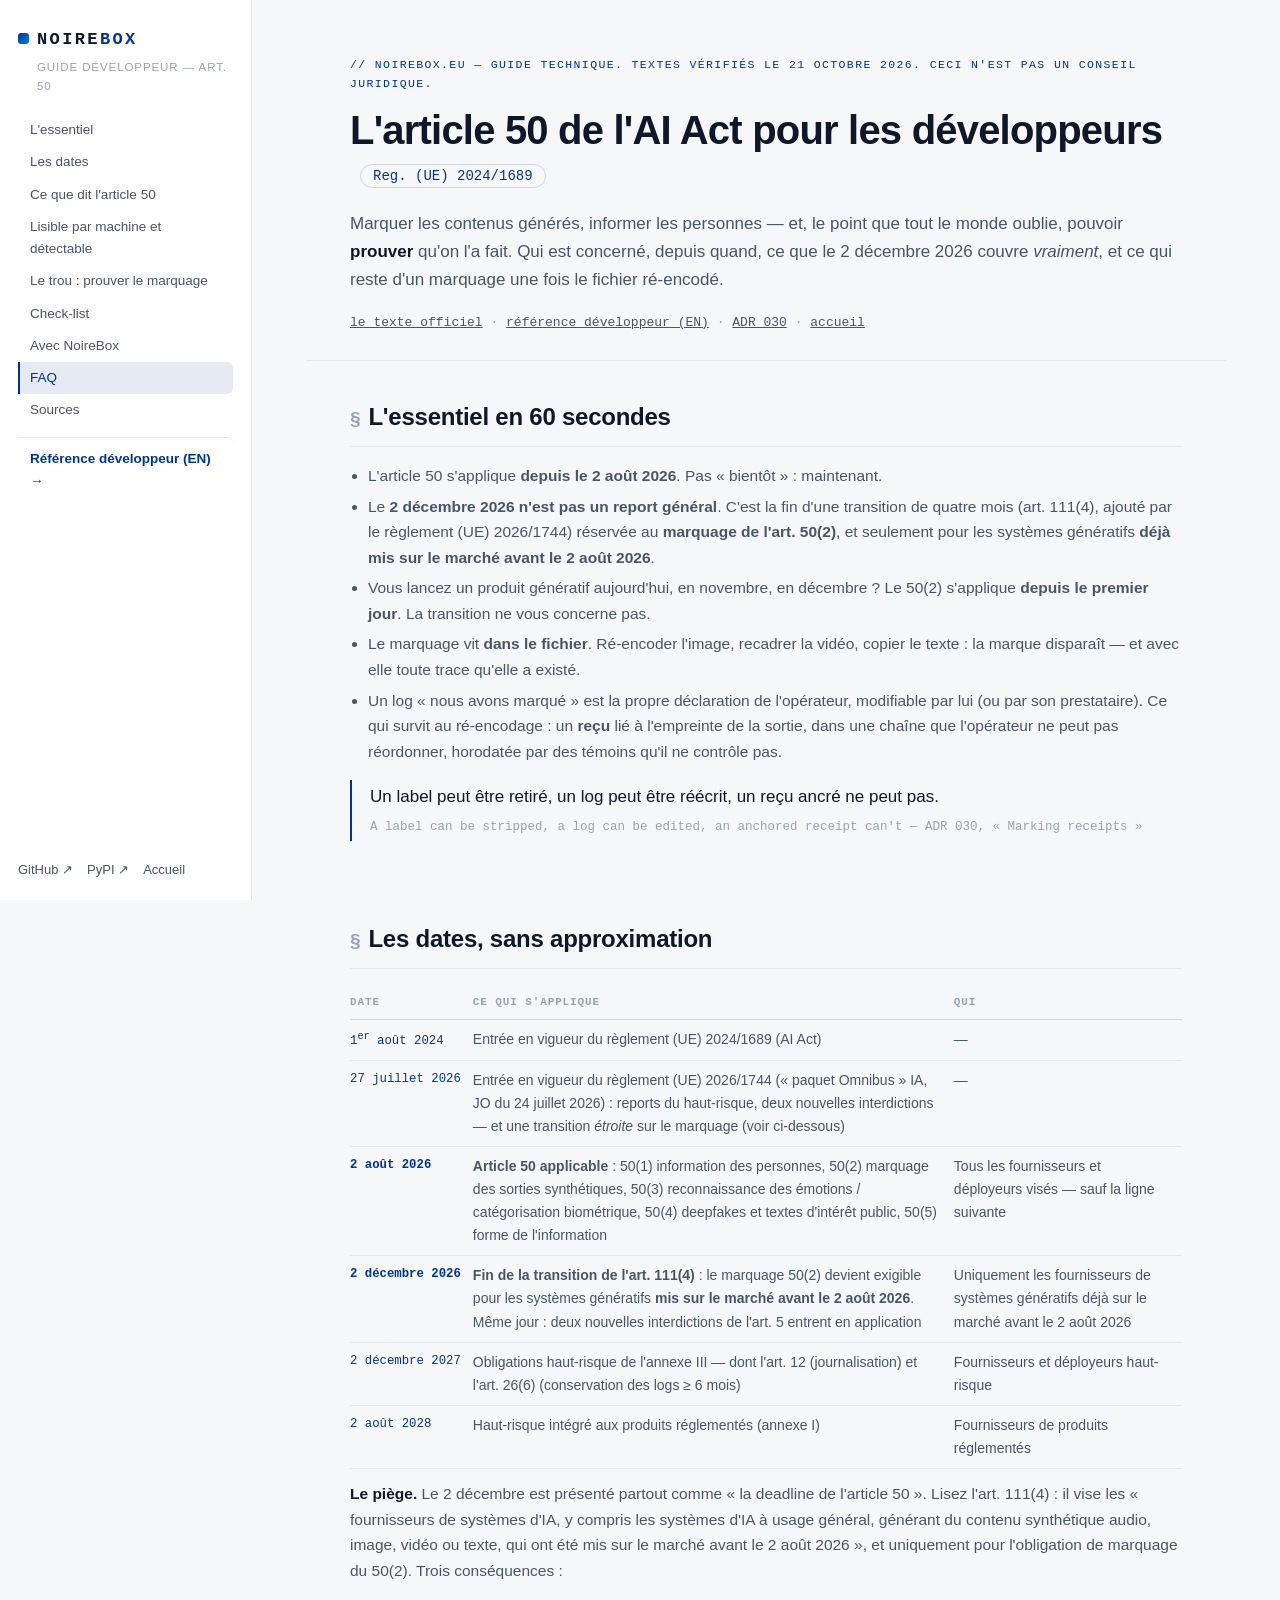
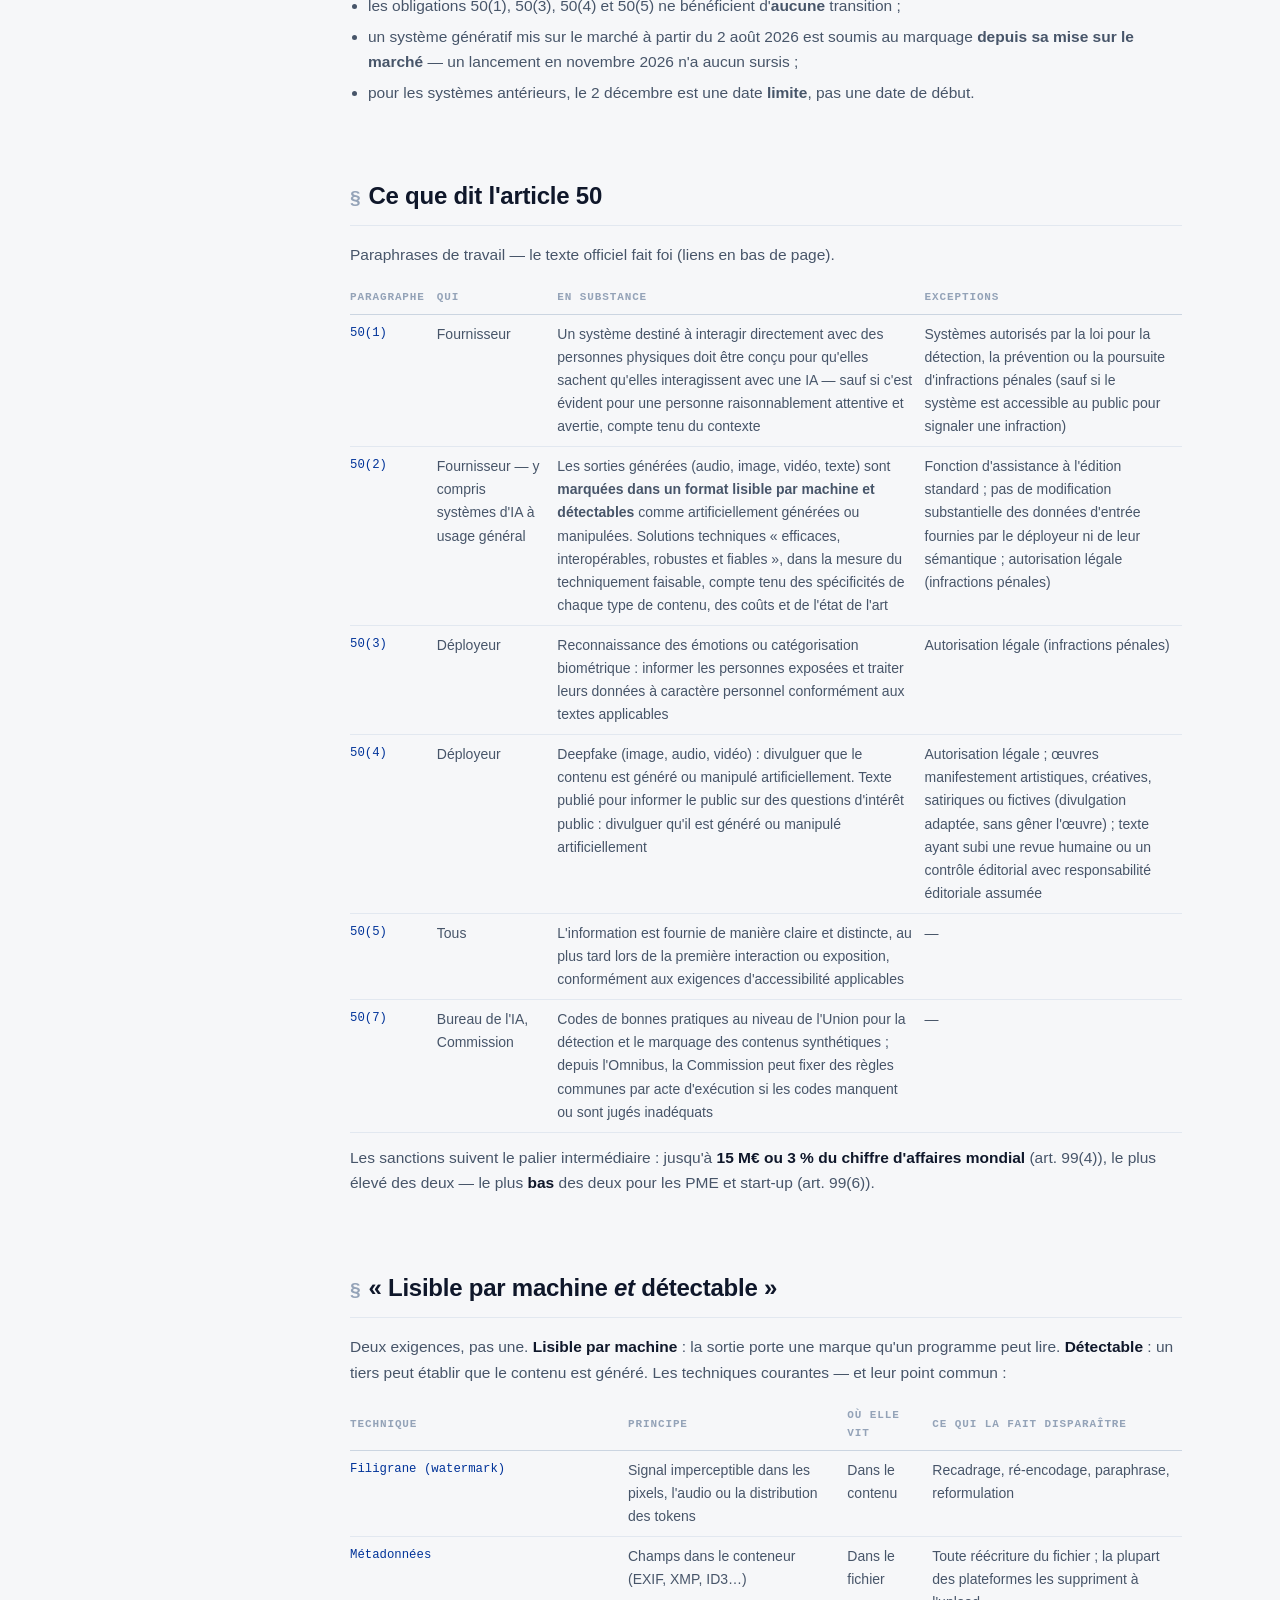
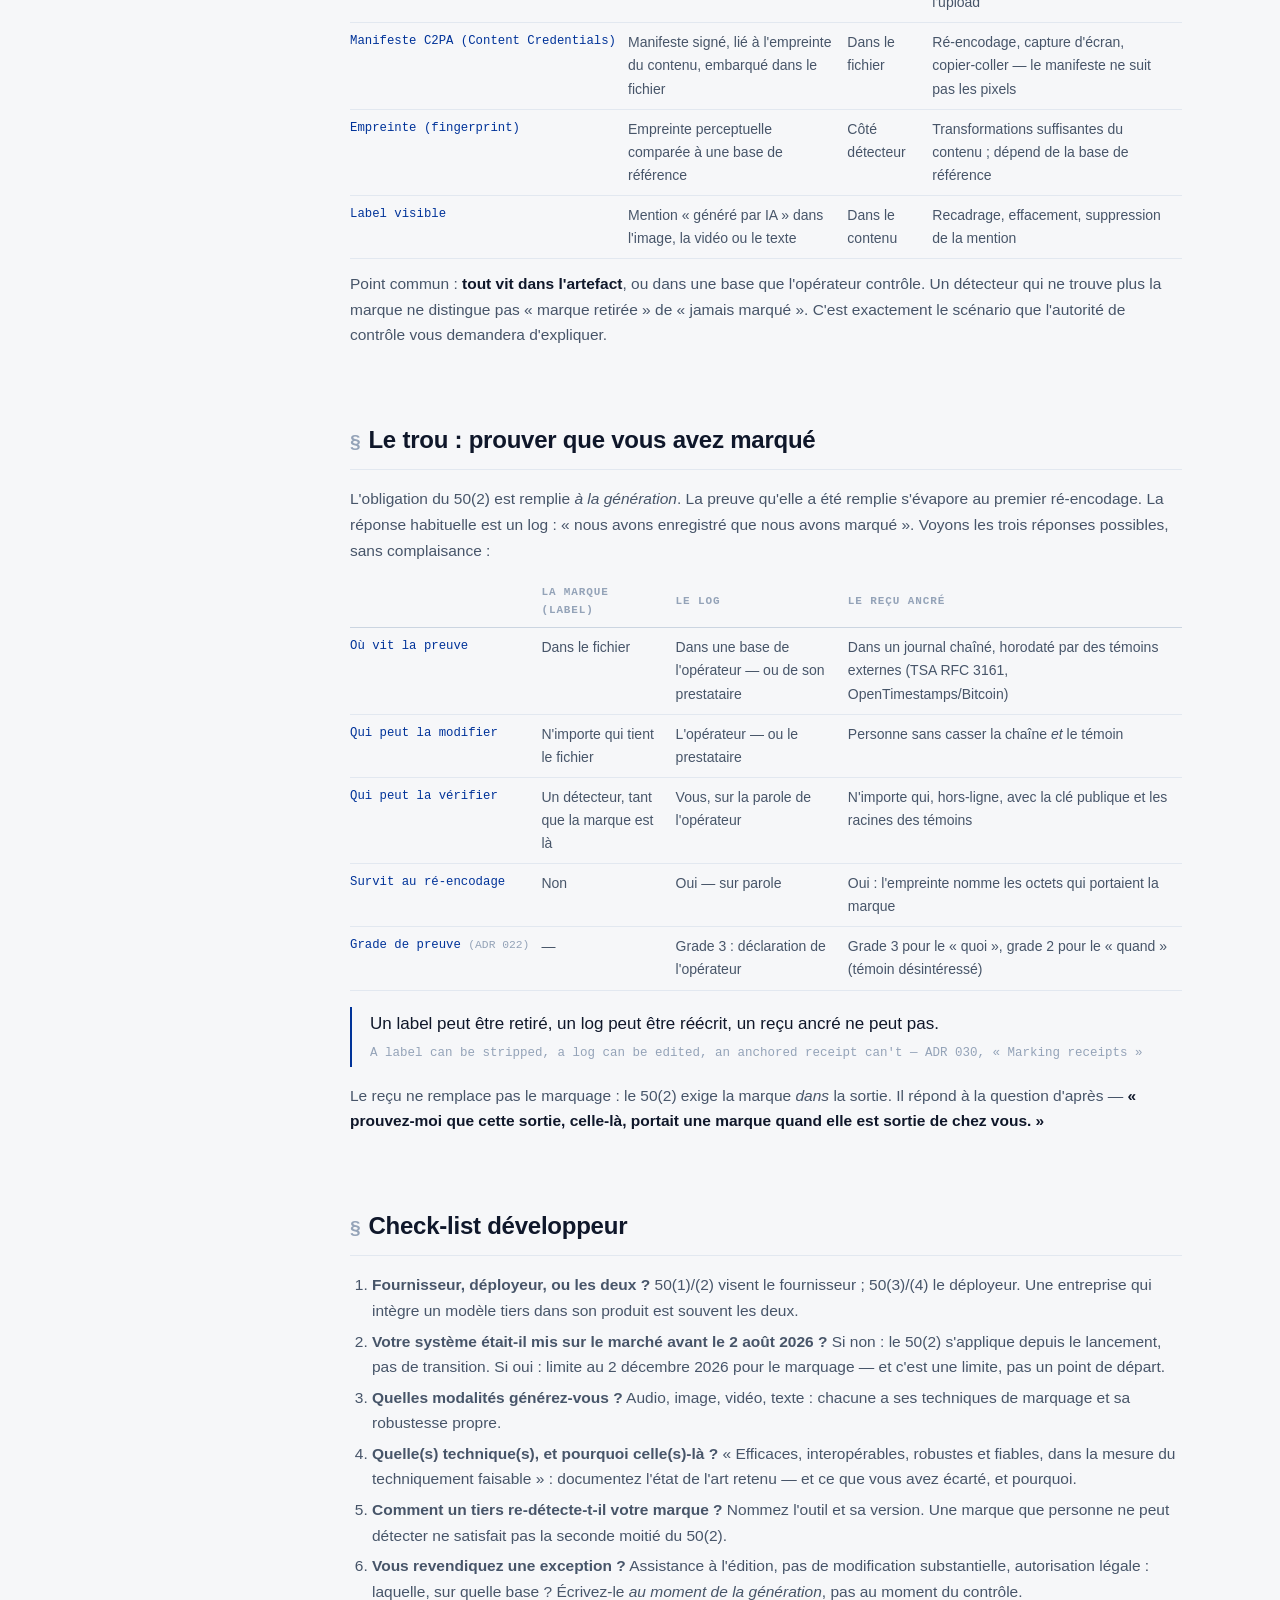
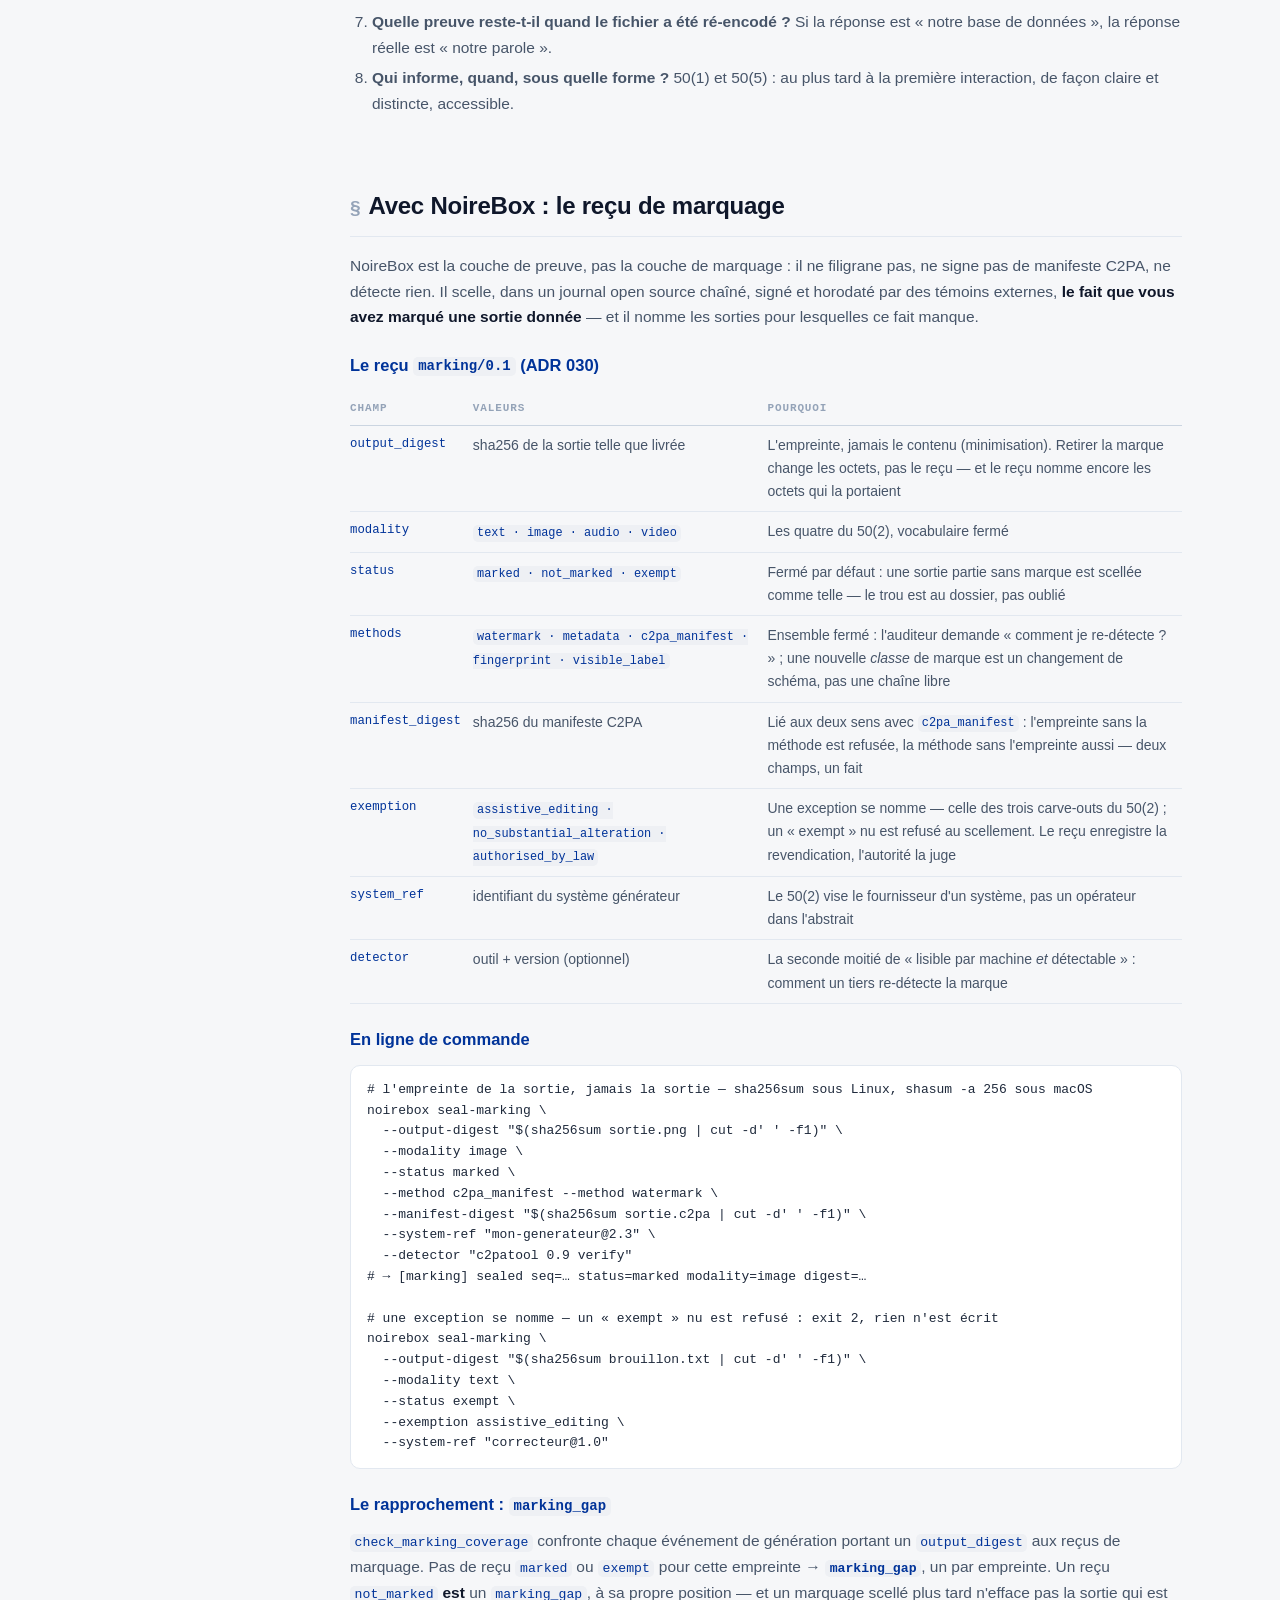
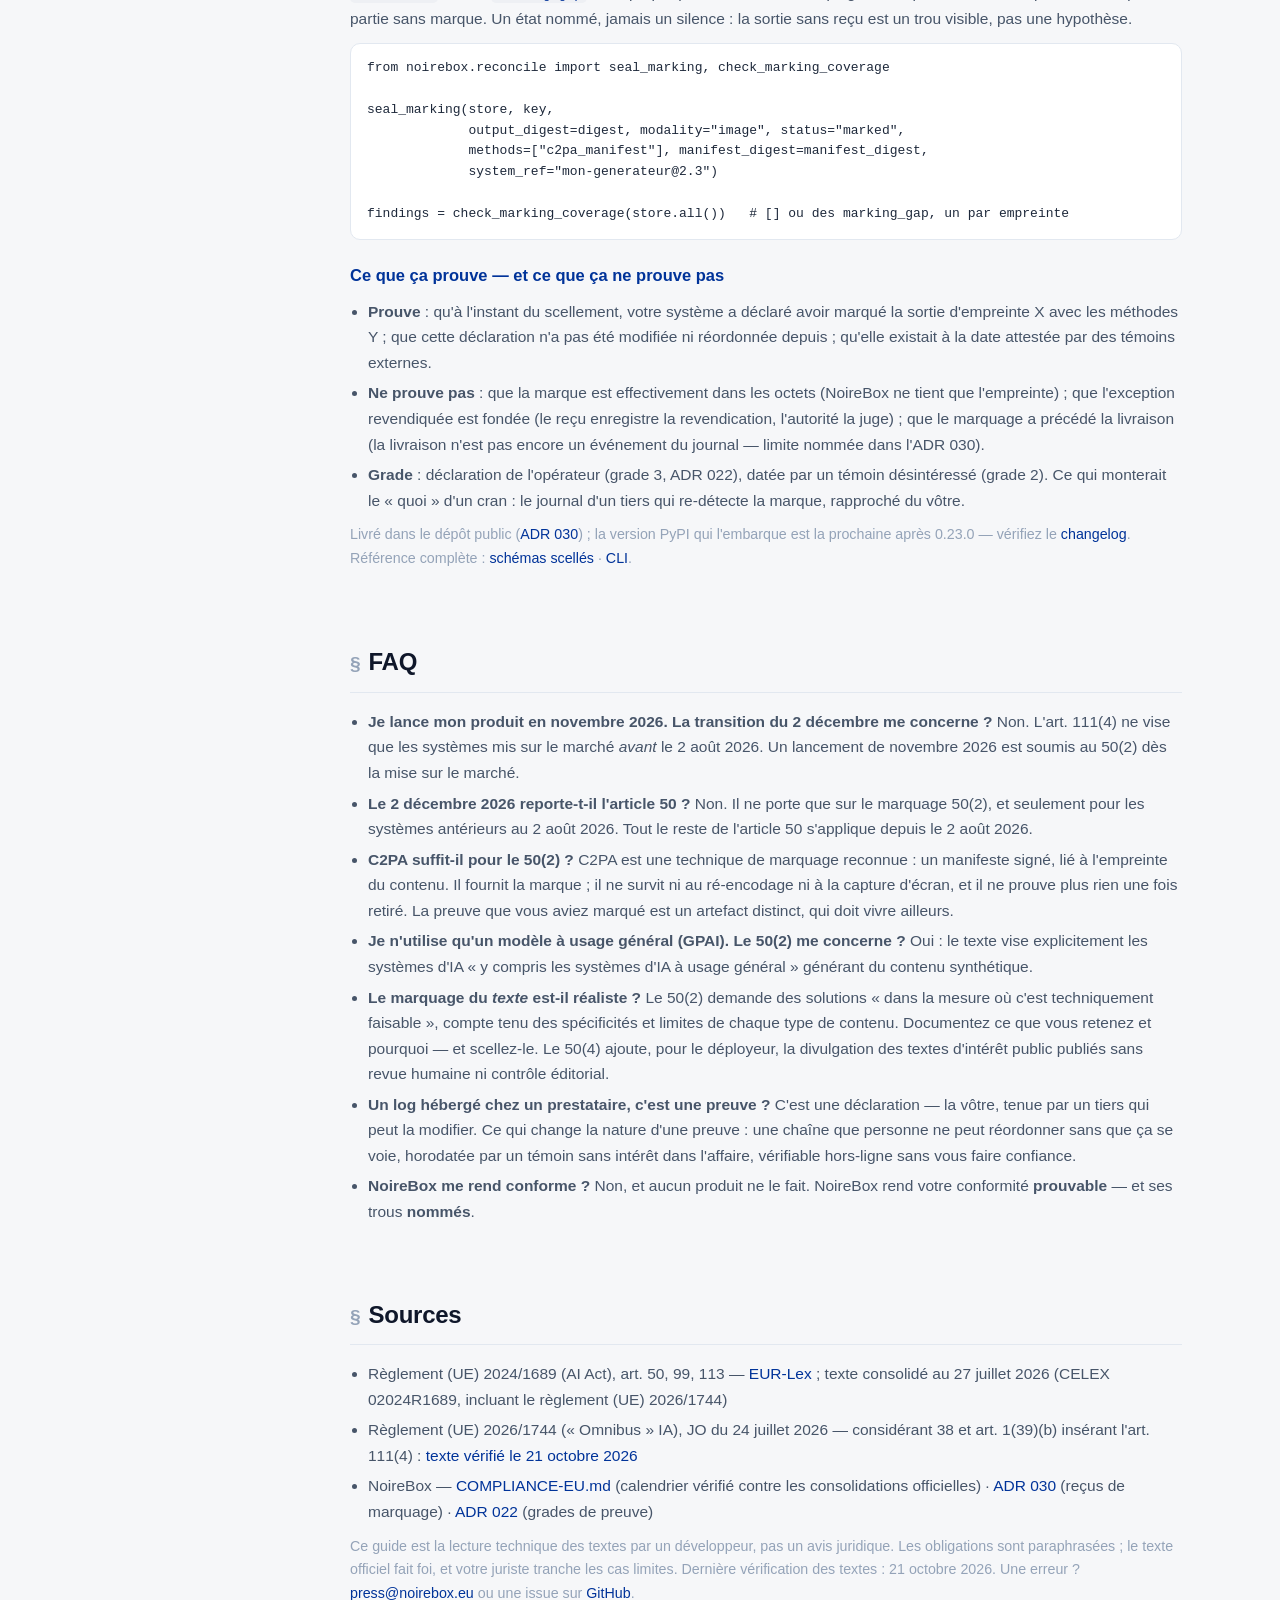
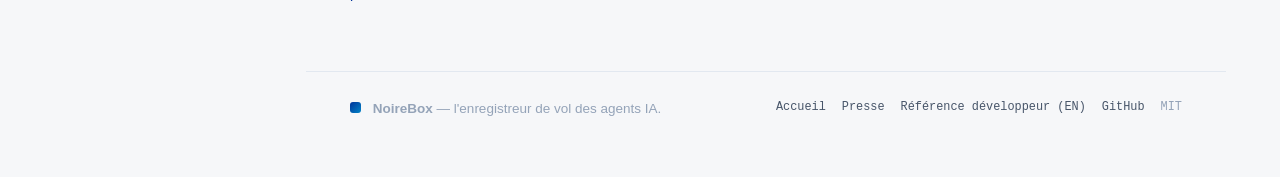
==== commit 3fb762a5: "share previews: banner dropped everywhere until the new one; client dispute hands over an attestatio" ====
--- a/article-50.html
+++ b/article-50.html
@@ -9,8 +9,7 @@
 <meta property="og:description" content="Qui marque quoi, depuis le 2 août 2026 ; ce que couvre vraiment le 2 décembre 2026 ; et comment une preuve de marquage survit au premier fichier ré-encodé.">
 <meta property="og:type" content="article">
 <meta property="og:url" content="https://noirebox.eu/article-50.html">
-<meta property="og:image" content="https://noirebox.eu/assets/banner.jpg">
-<meta name="twitter:card" content="summary_large_image">
+<meta name="twitter:card" content="summary">
 <link rel="canonical" href="https://noirebox.eu/article-50.html">
 <link rel="stylesheet" href="style.css?v=34">
 </head>
--- a/style.css
+++ b/style.css
@@ -10,8 +10,8 @@
   --txt: #0f172a;
   --dim: #475569;
   --dimmer: #94a3b8;
-  --violet: #7c3aed;
-  --violet-soft: #6d28d9;
+  --violet: #003399;
+  --violet-soft: #003399;
   --blue: #0284c7;
   --green: #15803d;
   --amber: #b45309;
@@ -57,10 +57,10 @@
   color: var(--dim); text-decoration: none; font-size: 13.5px;
   padding: 5px 10px; border-left: 2px solid transparent; border-radius: 0 6px 6px 0;
 }
-.toc a:hover { color: var(--txt); background: rgba(139, 92, 246, .08); }
-.toc a.active { color: var(--violet-soft); border-left-color: var(--violet); background: rgba(139, 92, 246, .1); }
+.toc a:hover { color: var(--txt); background: rgba(0, 51, 153, .08); }
+.toc a.active { color: var(--violet-soft); border-left-color: var(--violet); background: rgba(0, 51, 153, .1); }
 .toc a.toc-en { margin-top: 10px; padding-top: 10px; border-top: 1px solid var(--line); color: var(--violet-soft); }
-.toc a.toc-en:hover { background: rgba(139, 92, 246, .12); }
+.toc a.toc-en:hover { background: rgba(0, 51, 153, .12); }
 .side-foot { margin-top: auto; padding-top: 18px; display: flex; gap: 14px; font-size: 13px; }
 .side-foot a { color: var(--dim); text-decoration: none; }
 .side-foot a:hover { color: var(--violet-soft); }
@@ -142,7 +142,7 @@
 }
 td { border-bottom: 1px solid var(--line); padding: 8px 12px 8px 0; vertical-align: top; color: var(--dim); }
 td.mono { color: var(--violet-soft); white-space: nowrap; }
-tbody tr:hover { background: rgba(139, 92, 246, .04); }
+tbody tr:hover { background: rgba(0, 51, 153, .04); }
 table.exit td:first-child { color: var(--green); }
 table.adrs td:first-child { color: var(--violet-soft); }
 table.adrs td { padding: 5px 12px 5px 0; }
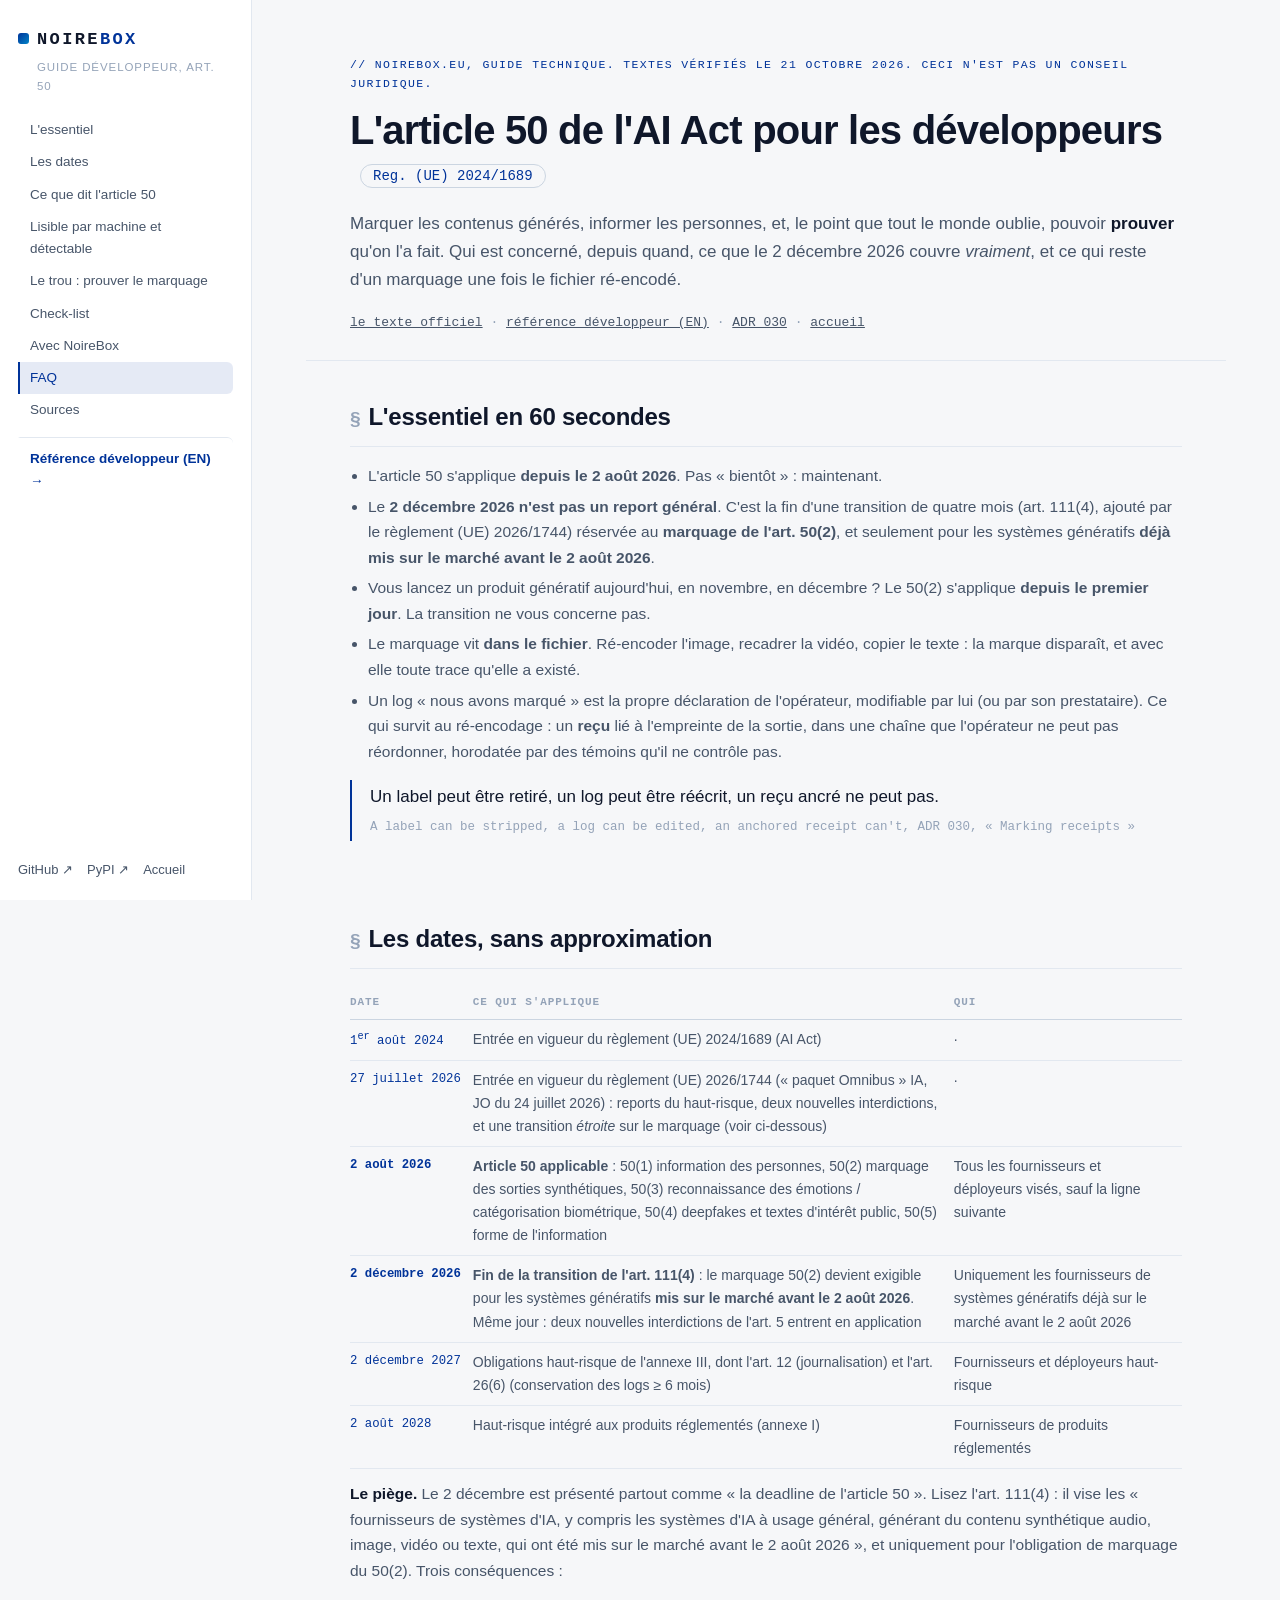
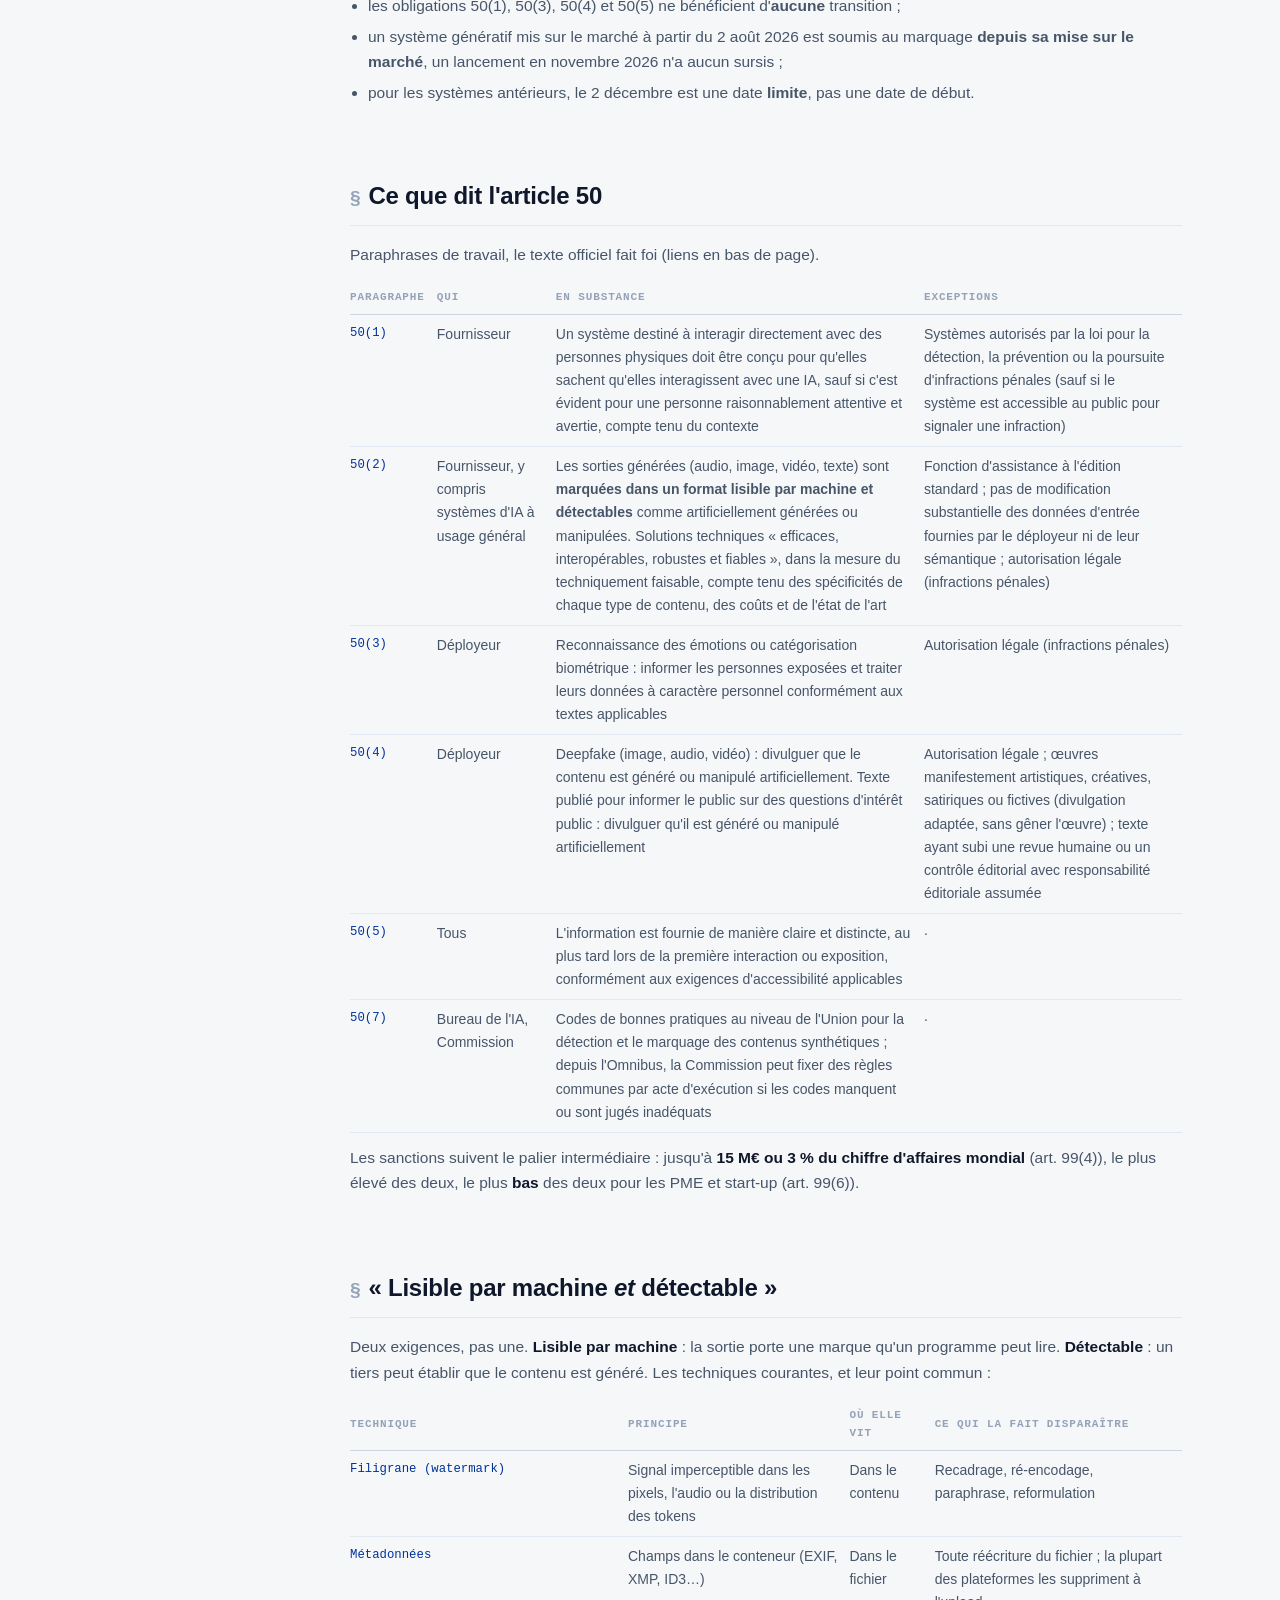
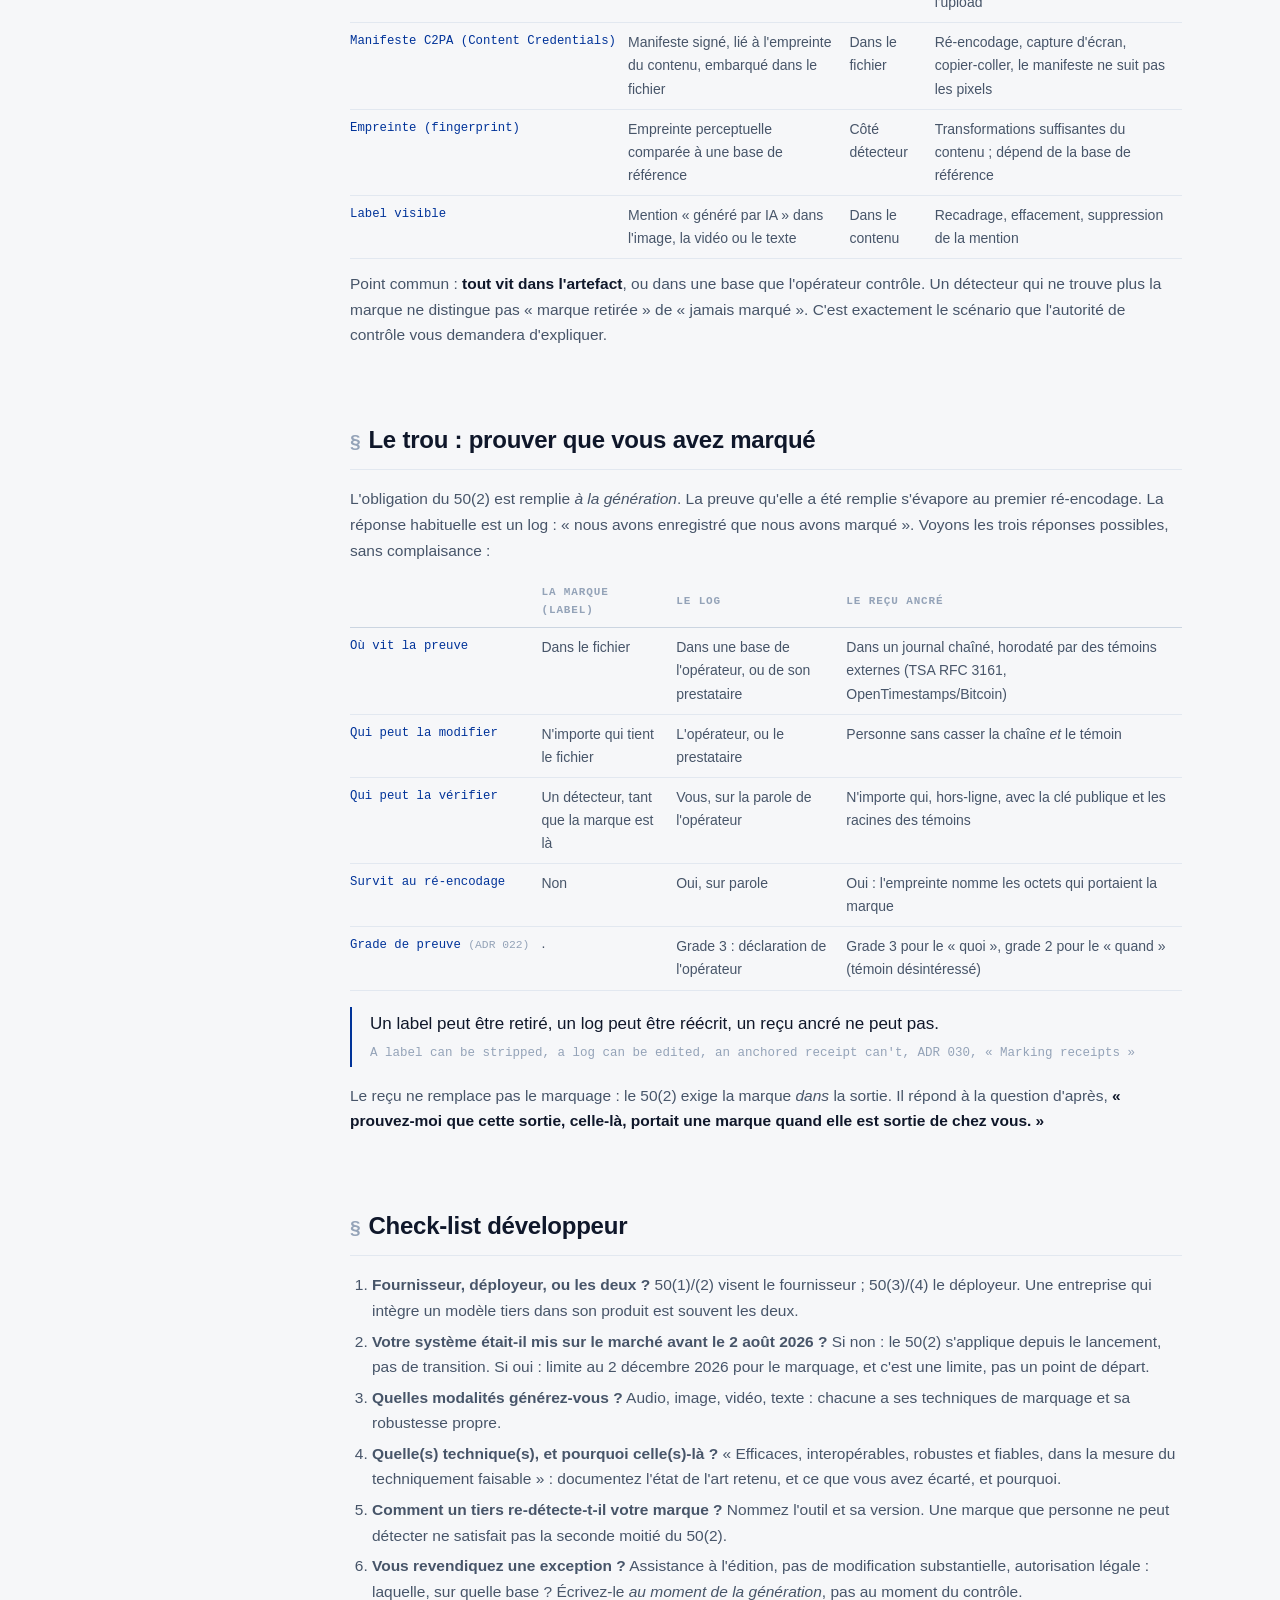
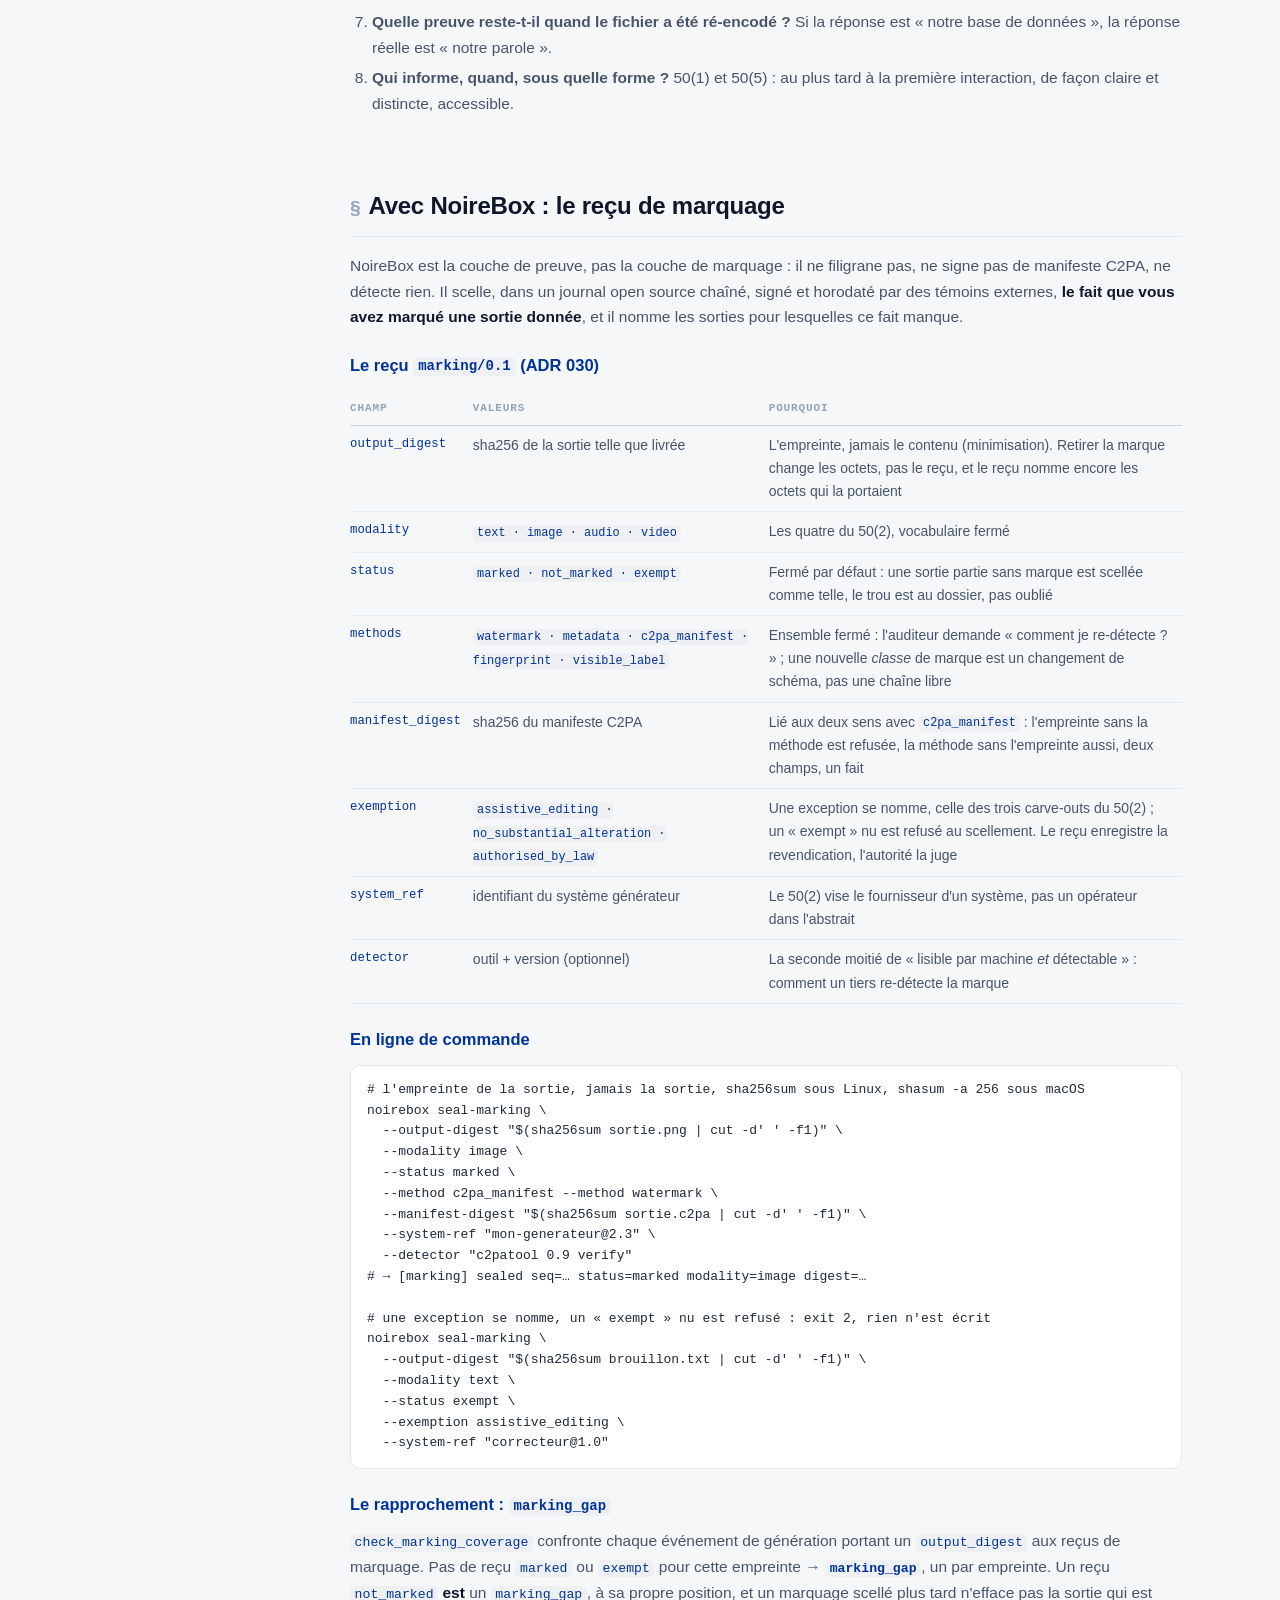
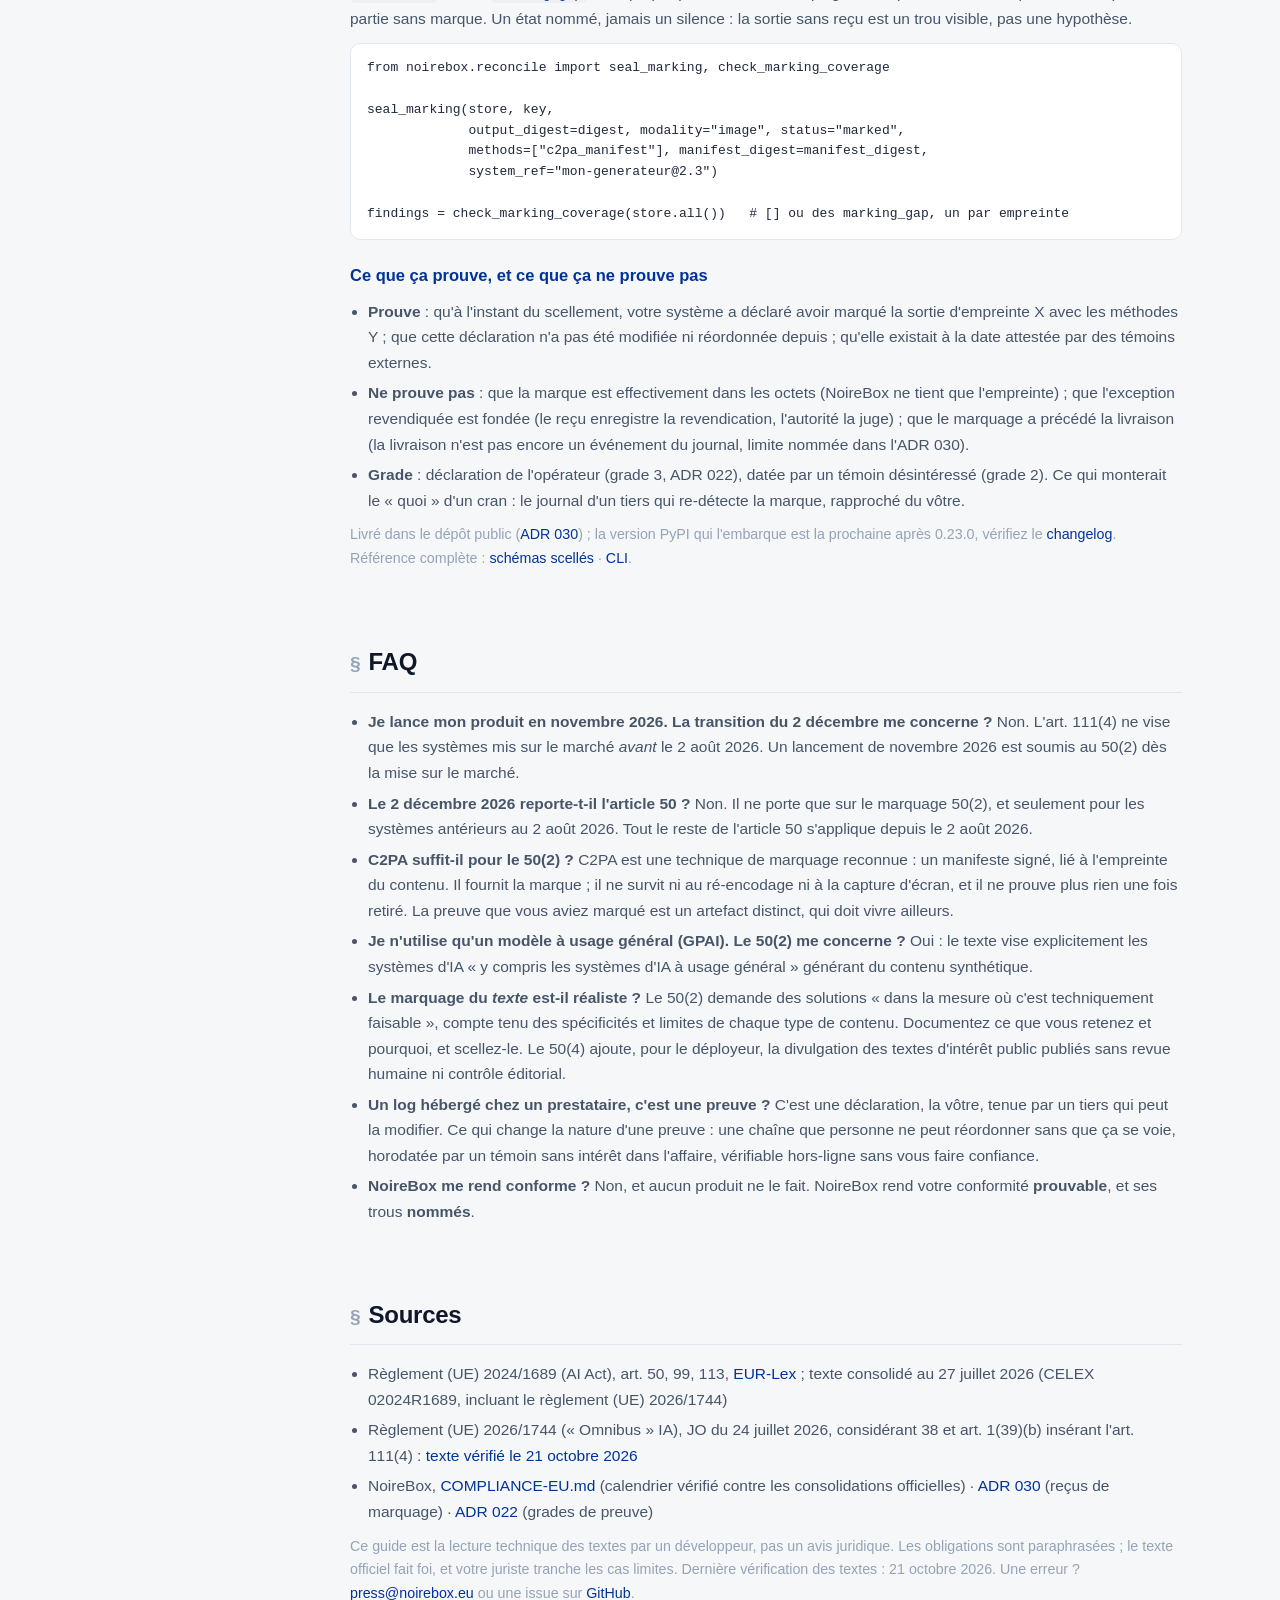
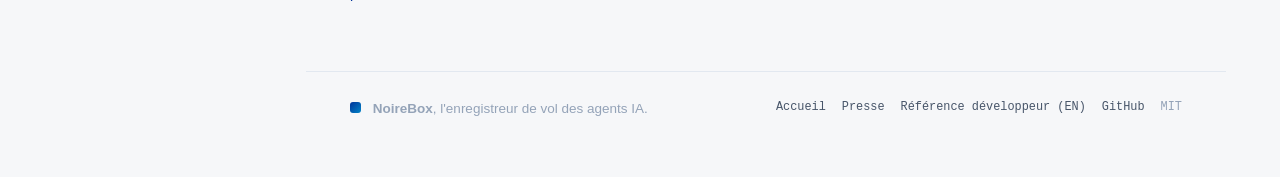
==== commit f929ffea: "publish 2026-10-29-2049 [skip ci]" ====
--- a/article-50.html
+++ b/article-50.html
@@ -3,7 +3,7 @@
 <head>
 <meta charset="UTF-8">
 <meta name="viewport" content="width=device-width, initial-scale=1.0">
-<title>L'article 50 de l'AI Act pour les développeurs — marquage, divulgation, preuve | NoireBox</title>
+<title>L'article 50 de l'AI Act pour les développeurs, marquage, divulgation, preuve | NoireBox</title>
 <meta name="description" content="Article 50 de l'AI Act expliqué aux développeurs : qui doit marquer ou divulguer quoi, depuis quand (2 août 2026), ce que couvre vraiment le 2 décembre 2026 (règlement 2026/1744, art. 111(4)), et comment prouver qu'une sortie a été marquée avec un reçu ancré.">
 <meta property="og:title" content="L'article 50 de l'AI Act pour les développeurs">
 <meta property="og:description" content="Qui marque quoi, depuis le 2 août 2026 ; ce que couvre vraiment le 2 décembre 2026 ; et comment une preuve de marquage survit au premier fichier ré-encodé.">
@@ -20,7 +20,7 @@
 <button class="menu-btn" id="menu-btn" aria-label="Ouvrir la navigation">☰</button>
 <nav class="sidebar" id="sidebar" aria-label="Sommaire">
   <a class="brand" href="#tldr"><span class="cube"></span>NOIRE<span>BOX</span></a>
-  <p class="brand-sub">guide développeur — art. 50</p>
+  <p class="brand-sub">guide développeur, art. 50</p>
   <div class="toc">
     <a href="#tldr">L'essentiel</a>
     <a href="#dates">Les dates</a>
@@ -44,10 +44,10 @@
 <main id="content">
 
 <header class="head">
-  <p class="kicker">// noirebox.eu — guide technique. Textes vérifiés le 21 octobre 2026. Ceci n'est pas un conseil juridique.</p>
+  <p class="kicker">// noirebox.eu, guide technique. Textes vérifiés le 21 octobre 2026. Ceci n'est pas un conseil juridique.</p>
   <h1>L'article 50 de l'AI Act pour les développeurs <span class="ver">Reg. (UE) 2024/1689</span></h1>
   <p class="lede">
-    Marquer les contenus générés, informer les personnes — et, le point que tout le monde
+    Marquer les contenus générés, informer les personnes, et, le point que tout le monde
     oublie, pouvoir <strong>prouver</strong> qu'on l'a fait. Qui est concerné, depuis quand,
     ce que le 2 décembre 2026 couvre <em>vraiment</em>, et ce qui reste d'un marquage une fois
     le fichier ré-encodé.
@@ -67,11 +67,11 @@
   <li>L'article 50 s'applique <strong>depuis le 2 août 2026</strong>. Pas « bientôt » : maintenant.</li>
   <li>Le <strong>2 décembre 2026 n'est pas un report général</strong>. C'est la fin d'une transition de quatre mois (art. 111(4), ajouté par le règlement (UE) 2026/1744) réservée au <strong>marquage de l'art. 50(2)</strong>, et seulement pour les systèmes génératifs <strong>déjà mis sur le marché avant le 2 août 2026</strong>.</li>
   <li>Vous lancez un produit génératif aujourd'hui, en novembre, en décembre ? Le 50(2) s'applique <strong>depuis le premier jour</strong>. La transition ne vous concerne pas.</li>
-  <li>Le marquage vit <strong>dans le fichier</strong>. Ré-encoder l'image, recadrer la vidéo, copier le texte : la marque disparaît — et avec elle toute trace qu'elle a existé.</li>
+  <li>Le marquage vit <strong>dans le fichier</strong>. Ré-encoder l'image, recadrer la vidéo, copier le texte : la marque disparaît, et avec elle toute trace qu'elle a existé.</li>
   <li>Un log « nous avons marqué » est la propre déclaration de l'opérateur, modifiable par lui (ou par son prestataire). Ce qui survit au ré-encodage : un <strong>reçu</strong> lié à l'empreinte de la sortie, dans une chaîne que l'opérateur ne peut pas réordonner, horodatée par des témoins qu'il ne contrôle pas.</li>
 </ul>
 <blockquote class="quote">Un label peut être retiré, un log peut être réécrit, un reçu ancré ne peut pas.
-<cite>A label can be stripped, a log can be edited, an anchored receipt can't — ADR 030, « Marking receipts »</cite></blockquote>
+<cite>A label can be stripped, a log can be edited, an anchored receipt can't, ADR 030, « Marking receipts »</cite></blockquote>
 </section>
 
 <!-- ═══════════════ LES DATES ═══════════════ -->
@@ -80,18 +80,18 @@
 <table>
   <thead><tr><th>Date</th><th>Ce qui s'applique</th><th>Qui</th></tr></thead>
   <tbody>
-    <tr><td class="mono">1<sup>er</sup> août 2024</td><td>Entrée en vigueur du règlement (UE) 2024/1689 (AI Act)</td><td>—</td></tr>
-    <tr><td class="mono">27 juillet 2026</td><td>Entrée en vigueur du règlement (UE) 2026/1744 (« paquet Omnibus » IA, JO du 24 juillet 2026) : reports du haut-risque, deux nouvelles interdictions — et une transition <em>étroite</em> sur le marquage (voir ci-dessous)</td><td>—</td></tr>
-    <tr><td class="mono"><strong>2 août 2026</strong></td><td><strong>Article 50 applicable</strong> : 50(1) information des personnes, 50(2) marquage des sorties synthétiques, 50(3) reconnaissance des émotions / catégorisation biométrique, 50(4) deepfakes et textes d'intérêt public, 50(5) forme de l'information</td><td>Tous les fournisseurs et déployeurs visés — sauf la ligne suivante</td></tr>
+    <tr><td class="mono">1<sup>er</sup> août 2024</td><td>Entrée en vigueur du règlement (UE) 2024/1689 (AI Act)</td><td>· </td></tr>
+    <tr><td class="mono">27 juillet 2026</td><td>Entrée en vigueur du règlement (UE) 2026/1744 (« paquet Omnibus » IA, JO du 24 juillet 2026) : reports du haut-risque, deux nouvelles interdictions, et une transition <em>étroite</em> sur le marquage (voir ci-dessous)</td><td>· </td></tr>
+    <tr><td class="mono"><strong>2 août 2026</strong></td><td><strong>Article 50 applicable</strong> : 50(1) information des personnes, 50(2) marquage des sorties synthétiques, 50(3) reconnaissance des émotions / catégorisation biométrique, 50(4) deepfakes et textes d'intérêt public, 50(5) forme de l'information</td><td>Tous les fournisseurs et déployeurs visés, sauf la ligne suivante</td></tr>
     <tr><td class="mono"><strong>2 décembre 2026</strong></td><td><strong>Fin de la transition de l'art. 111(4)</strong> : le marquage 50(2) devient exigible pour les systèmes génératifs <strong>mis sur le marché avant le 2 août 2026</strong>. Même jour : deux nouvelles interdictions de l'art. 5 entrent en application</td><td>Uniquement les fournisseurs de systèmes génératifs déjà sur le marché avant le 2 août 2026</td></tr>
-    <tr><td class="mono">2 décembre 2027</td><td>Obligations haut-risque de l'annexe III — dont l'art. 12 (journalisation) et l'art. 26(6) (conservation des logs ≥ 6 mois)</td><td>Fournisseurs et déployeurs haut-risque</td></tr>
+    <tr><td class="mono">2 décembre 2027</td><td>Obligations haut-risque de l'annexe III, dont l'art. 12 (journalisation) et l'art. 26(6) (conservation des logs ≥ 6 mois)</td><td>Fournisseurs et déployeurs haut-risque</td></tr>
     <tr><td class="mono">2 août 2028</td><td>Haut-risque intégré aux produits réglementés (annexe I)</td><td>Fournisseurs de produits réglementés</td></tr>
   </tbody>
 </table>
 <p><strong>Le piège.</strong> Le 2 décembre est présenté partout comme « la deadline de l'article 50 ». Lisez l'art. 111(4) : il vise les « fournisseurs de systèmes d'IA, y compris les systèmes d'IA à usage général, générant du contenu synthétique audio, image, vidéo ou texte, qui ont été mis sur le marché avant le 2 août 2026 », et uniquement pour l'obligation de marquage du 50(2). Trois conséquences :</p>
 <ul class="tight">
   <li>les obligations 50(1), 50(3), 50(4) et 50(5) ne bénéficient d'<strong>aucune</strong> transition ;</li>
-  <li>un système génératif mis sur le marché à partir du 2 août 2026 est soumis au marquage <strong>depuis sa mise sur le marché</strong> — un lancement en novembre 2026 n'a aucun sursis ;</li>
+  <li>un système génératif mis sur le marché à partir du 2 août 2026 est soumis au marquage <strong>depuis sa mise sur le marché</strong>, un lancement en novembre 2026 n'a aucun sursis ;</li>
   <li>pour les systèmes antérieurs, le 2 décembre est une date <strong>limite</strong>, pas une date de début.</li>
 </ul>
 </section>
@@ -99,31 +99,31 @@
 <!-- ═══════════════ LES OBLIGATIONS ═══════════════ -->
 <section id="obligations">
 <h2><a href="#obligations" class="anchor">§</a>Ce que dit l'article 50</h2>
-<p>Paraphrases de travail — le texte officiel fait foi (liens en bas de page).</p>
+<p>Paraphrases de travail, le texte officiel fait foi (liens en bas de page).</p>
 <table>
   <thead><tr><th>Paragraphe</th><th>Qui</th><th>En substance</th><th>Exceptions</th></tr></thead>
   <tbody>
-    <tr><td class="mono">50(1)</td><td>Fournisseur</td><td>Un système destiné à interagir directement avec des personnes physiques doit être conçu pour qu'elles sachent qu'elles interagissent avec une IA — sauf si c'est évident pour une personne raisonnablement attentive et avertie, compte tenu du contexte</td><td>Systèmes autorisés par la loi pour la détection, la prévention ou la poursuite d'infractions pénales (sauf si le système est accessible au public pour signaler une infraction)</td></tr>
-    <tr><td class="mono">50(2)</td><td>Fournisseur — y compris systèmes d'IA à usage général</td><td>Les sorties générées (audio, image, vidéo, texte) sont <strong>marquées dans un format lisible par machine et détectables</strong> comme artificiellement générées ou manipulées. Solutions techniques « efficaces, interopérables, robustes et fiables », dans la mesure du techniquement faisable, compte tenu des spécificités de chaque type de contenu, des coûts et de l'état de l'art</td><td>Fonction d'assistance à l'édition standard ; pas de modification substantielle des données d'entrée fournies par le déployeur ni de leur sémantique ; autorisation légale (infractions pénales)</td></tr>
+    <tr><td class="mono">50(1)</td><td>Fournisseur</td><td>Un système destiné à interagir directement avec des personnes physiques doit être conçu pour qu'elles sachent qu'elles interagissent avec une IA, sauf si c'est évident pour une personne raisonnablement attentive et avertie, compte tenu du contexte</td><td>Systèmes autorisés par la loi pour la détection, la prévention ou la poursuite d'infractions pénales (sauf si le système est accessible au public pour signaler une infraction)</td></tr>
+    <tr><td class="mono">50(2)</td><td>Fournisseur, y compris systèmes d'IA à usage général</td><td>Les sorties générées (audio, image, vidéo, texte) sont <strong>marquées dans un format lisible par machine et détectables</strong> comme artificiellement générées ou manipulées. Solutions techniques « efficaces, interopérables, robustes et fiables », dans la mesure du techniquement faisable, compte tenu des spécificités de chaque type de contenu, des coûts et de l'état de l'art</td><td>Fonction d'assistance à l'édition standard ; pas de modification substantielle des données d'entrée fournies par le déployeur ni de leur sémantique ; autorisation légale (infractions pénales)</td></tr>
     <tr><td class="mono">50(3)</td><td>Déployeur</td><td>Reconnaissance des émotions ou catégorisation biométrique : informer les personnes exposées et traiter leurs données à caractère personnel conformément aux textes applicables</td><td>Autorisation légale (infractions pénales)</td></tr>
     <tr><td class="mono">50(4)</td><td>Déployeur</td><td>Deepfake (image, audio, vidéo) : divulguer que le contenu est généré ou manipulé artificiellement. Texte publié pour informer le public sur des questions d'intérêt public : divulguer qu'il est généré ou manipulé artificiellement</td><td>Autorisation légale ; œuvres manifestement artistiques, créatives, satiriques ou fictives (divulgation adaptée, sans gêner l'œuvre) ; texte ayant subi une revue humaine ou un contrôle éditorial avec responsabilité éditoriale assumée</td></tr>
-    <tr><td class="mono">50(5)</td><td>Tous</td><td>L'information est fournie de manière claire et distincte, au plus tard lors de la première interaction ou exposition, conformément aux exigences d'accessibilité applicables</td><td>—</td></tr>
-    <tr><td class="mono">50(7)</td><td>Bureau de l'IA, Commission</td><td>Codes de bonnes pratiques au niveau de l'Union pour la détection et le marquage des contenus synthétiques ; depuis l'Omnibus, la Commission peut fixer des règles communes par acte d'exécution si les codes manquent ou sont jugés inadéquats</td><td>—</td></tr>
-  </tbody>
-</table>
-<p>Les sanctions suivent le palier intermédiaire : jusqu'à <strong>15 M€ ou 3 % du chiffre d'affaires mondial</strong> (art. 99(4)), le plus élevé des deux — le plus <strong>bas</strong> des deux pour les PME et start-up (art. 99(6)).</p>
+    <tr><td class="mono">50(5)</td><td>Tous</td><td>L'information est fournie de manière claire et distincte, au plus tard lors de la première interaction ou exposition, conformément aux exigences d'accessibilité applicables</td><td>· </td></tr>
+    <tr><td class="mono">50(7)</td><td>Bureau de l'IA, Commission</td><td>Codes de bonnes pratiques au niveau de l'Union pour la détection et le marquage des contenus synthétiques ; depuis l'Omnibus, la Commission peut fixer des règles communes par acte d'exécution si les codes manquent ou sont jugés inadéquats</td><td>· </td></tr>
+  </tbody>
+</table>
+<p>Les sanctions suivent le palier intermédiaire : jusqu'à <strong>15 M€ ou 3 % du chiffre d'affaires mondial</strong> (art. 99(4)), le plus élevé des deux, le plus <strong>bas</strong> des deux pour les PME et start-up (art. 99(6)).</p>
 </section>
 
 <!-- ═══════════════ LE MARQUAGE ═══════════════ -->
 <section id="marquage">
 <h2><a href="#marquage" class="anchor">§</a>« Lisible par machine <em>et</em> détectable »</h2>
-<p>Deux exigences, pas une. <strong>Lisible par machine</strong> : la sortie porte une marque qu'un programme peut lire. <strong>Détectable</strong> : un tiers peut établir que le contenu est généré. Les techniques courantes — et leur point commun :</p>
+<p>Deux exigences, pas une. <strong>Lisible par machine</strong> : la sortie porte une marque qu'un programme peut lire. <strong>Détectable</strong> : un tiers peut établir que le contenu est généré. Les techniques courantes, et leur point commun :</p>
 <table>
   <thead><tr><th>Technique</th><th>Principe</th><th>Où elle vit</th><th>Ce qui la fait disparaître</th></tr></thead>
   <tbody>
     <tr><td class="mono">Filigrane (watermark)</td><td>Signal imperceptible dans les pixels, l'audio ou la distribution des tokens</td><td>Dans le contenu</td><td>Recadrage, ré-encodage, paraphrase, reformulation</td></tr>
     <tr><td class="mono">Métadonnées</td><td>Champs dans le conteneur (EXIF, XMP, ID3…)</td><td>Dans le fichier</td><td>Toute réécriture du fichier ; la plupart des plateformes les suppriment à l'upload</td></tr>
-    <tr><td class="mono">Manifeste C2PA (Content Credentials)</td><td>Manifeste signé, lié à l'empreinte du contenu, embarqué dans le fichier</td><td>Dans le fichier</td><td>Ré-encodage, capture d'écran, copier-coller — le manifeste ne suit pas les pixels</td></tr>
+    <tr><td class="mono">Manifeste C2PA (Content Credentials)</td><td>Manifeste signé, lié à l'empreinte du contenu, embarqué dans le fichier</td><td>Dans le fichier</td><td>Ré-encodage, capture d'écran, copier-coller, le manifeste ne suit pas les pixels</td></tr>
     <tr><td class="mono">Empreinte (fingerprint)</td><td>Empreinte perceptuelle comparée à une base de référence</td><td>Côté détecteur</td><td>Transformations suffisantes du contenu ; dépend de la base de référence</td></tr>
     <tr><td class="mono">Label visible</td><td>Mention « généré par IA » dans l'image, la vidéo ou le texte</td><td>Dans le contenu</td><td>Recadrage, effacement, suppression de la mention</td></tr>
   </tbody>
@@ -138,16 +138,16 @@
 <table>
   <thead><tr><th></th><th>La marque (label)</th><th>Le log</th><th>Le reçu ancré</th></tr></thead>
   <tbody>
-    <tr><td class="mono">Où vit la preuve</td><td>Dans le fichier</td><td>Dans une base de l'opérateur — ou de son prestataire</td><td>Dans un journal chaîné, horodaté par des témoins externes (TSA RFC 3161, OpenTimestamps/Bitcoin)</td></tr>
-    <tr><td class="mono">Qui peut la modifier</td><td>N'importe qui tient le fichier</td><td>L'opérateur — ou le prestataire</td><td>Personne sans casser la chaîne <em>et</em> le témoin</td></tr>
+    <tr><td class="mono">Où vit la preuve</td><td>Dans le fichier</td><td>Dans une base de l'opérateur, ou de son prestataire</td><td>Dans un journal chaîné, horodaté par des témoins externes (TSA RFC 3161, OpenTimestamps/Bitcoin)</td></tr>
+    <tr><td class="mono">Qui peut la modifier</td><td>N'importe qui tient le fichier</td><td>L'opérateur, ou le prestataire</td><td>Personne sans casser la chaîne <em>et</em> le témoin</td></tr>
     <tr><td class="mono">Qui peut la vérifier</td><td>Un détecteur, tant que la marque est là</td><td>Vous, sur la parole de l'opérateur</td><td>N'importe qui, hors-ligne, avec la clé publique et les racines des témoins</td></tr>
-    <tr><td class="mono">Survit au ré-encodage</td><td>Non</td><td>Oui — sur parole</td><td>Oui : l'empreinte nomme les octets qui portaient la marque</td></tr>
-    <tr><td class="mono">Grade de preuve <span class="dim">(ADR 022)</span></td><td>—</td><td>Grade 3 : déclaration de l'opérateur</td><td>Grade 3 pour le « quoi », grade 2 pour le « quand » (témoin désintéressé)</td></tr>
+    <tr><td class="mono">Survit au ré-encodage</td><td>Non</td><td>Oui, sur parole</td><td>Oui : l'empreinte nomme les octets qui portaient la marque</td></tr>
+    <tr><td class="mono">Grade de preuve <span class="dim">(ADR 022)</span></td><td>· </td><td>Grade 3 : déclaration de l'opérateur</td><td>Grade 3 pour le « quoi », grade 2 pour le « quand » (témoin désintéressé)</td></tr>
   </tbody>
 </table>
 <blockquote class="quote">Un label peut être retiré, un log peut être réécrit, un reçu ancré ne peut pas.
-<cite>A label can be stripped, a log can be edited, an anchored receipt can't — ADR 030, « Marking receipts »</cite></blockquote>
-<p>Le reçu ne remplace pas le marquage : le 50(2) exige la marque <em>dans</em> la sortie. Il répond à la question d'après — <strong>« prouvez-moi que cette sortie, celle-là, portait une marque quand elle est sortie de chez vous. »</strong></p>
+<cite>A label can be stripped, a log can be edited, an anchored receipt can't, ADR 030, « Marking receipts »</cite></blockquote>
+<p>Le reçu ne remplace pas le marquage : le 50(2) exige la marque <em>dans</em> la sortie. Il répond à la question d'après, <strong>« prouvez-moi que cette sortie, celle-là, portait une marque quand elle est sortie de chez vous. »</strong></p>
 </section>
 
 <!-- ═══════════════ CHECK-LIST ═══════════════ -->
@@ -155,9 +155,9 @@
 <h2><a href="#checklist" class="anchor">§</a>Check-list développeur</h2>
 <ol class="tight">
   <li><strong>Fournisseur, déployeur, ou les deux ?</strong> 50(1)/(2) visent le fournisseur ; 50(3)/(4) le déployeur. Une entreprise qui intègre un modèle tiers dans son produit est souvent les deux.</li>
-  <li><strong>Votre système était-il mis sur le marché avant le 2 août 2026 ?</strong> Si non : le 50(2) s'applique depuis le lancement, pas de transition. Si oui : limite au 2 décembre 2026 pour le marquage — et c'est une limite, pas un point de départ.</li>
+  <li><strong>Votre système était-il mis sur le marché avant le 2 août 2026 ?</strong> Si non : le 50(2) s'applique depuis le lancement, pas de transition. Si oui : limite au 2 décembre 2026 pour le marquage, et c'est une limite, pas un point de départ.</li>
   <li><strong>Quelles modalités générez-vous ?</strong> Audio, image, vidéo, texte : chacune a ses techniques de marquage et sa robustesse propre.</li>
-  <li><strong>Quelle(s) technique(s), et pourquoi celle(s)-là ?</strong> « Efficaces, interopérables, robustes et fiables, dans la mesure du techniquement faisable » : documentez l'état de l'art retenu — et ce que vous avez écarté, et pourquoi.</li>
+  <li><strong>Quelle(s) technique(s), et pourquoi celle(s)-là ?</strong> « Efficaces, interopérables, robustes et fiables, dans la mesure du techniquement faisable » : documentez l'état de l'art retenu, et ce que vous avez écarté, et pourquoi.</li>
   <li><strong>Comment un tiers re-détecte-t-il votre marque ?</strong> Nommez l'outil et sa version. Une marque que personne ne peut détecter ne satisfait pas la seconde moitié du 50(2).</li>
   <li><strong>Vous revendiquez une exception ?</strong> Assistance à l'édition, pas de modification substantielle, autorisation légale : laquelle, sur quelle base ? Écrivez-le <em>au moment de la génération</em>, pas au moment du contrôle.</li>
   <li><strong>Quelle preuve reste-t-il quand le fichier a été ré-encodé ?</strong> Si la réponse est « notre base de données », la réponse réelle est « notre parole ».</li>
@@ -168,25 +168,25 @@
 <!-- ═══════════════ AVEC NOIREBOX ═══════════════ -->
 <section id="noirebox">
 <h2><a href="#noirebox" class="anchor">§</a>Avec NoireBox : le reçu de marquage</h2>
-<p>NoireBox est la couche de preuve, pas la couche de marquage : il ne filigrane pas, ne signe pas de manifeste C2PA, ne détecte rien. Il scelle, dans un journal open source chaîné, signé et horodaté par des témoins externes, <strong>le fait que vous avez marqué une sortie donnée</strong> — et il nomme les sorties pour lesquelles ce fait manque.</p>
+<p>NoireBox est la couche de preuve, pas la couche de marquage : il ne filigrane pas, ne signe pas de manifeste C2PA, ne détecte rien. Il scelle, dans un journal open source chaîné, signé et horodaté par des témoins externes, <strong>le fait que vous avez marqué une sortie donnée</strong>, et il nomme les sorties pour lesquelles ce fait manque.</p>
 
 <h3>Le reçu <code>marking/0.1</code> (ADR 030)</h3>
 <table>
   <thead><tr><th>Champ</th><th>Valeurs</th><th>Pourquoi</th></tr></thead>
   <tbody>
-    <tr><td class="mono">output_digest</td><td>sha256 de la sortie telle que livrée</td><td>L'empreinte, jamais le contenu (minimisation). Retirer la marque change les octets, pas le reçu — et le reçu nomme encore les octets qui la portaient</td></tr>
+    <tr><td class="mono">output_digest</td><td>sha256 de la sortie telle que livrée</td><td>L'empreinte, jamais le contenu (minimisation). Retirer la marque change les octets, pas le reçu, et le reçu nomme encore les octets qui la portaient</td></tr>
     <tr><td class="mono">modality</td><td><code>text · image · audio · video</code></td><td>Les quatre du 50(2), vocabulaire fermé</td></tr>
-    <tr><td class="mono">status</td><td><code>marked · not_marked · exempt</code></td><td>Fermé par défaut : une sortie partie sans marque est scellée comme telle — le trou est au dossier, pas oublié</td></tr>
+    <tr><td class="mono">status</td><td><code>marked · not_marked · exempt</code></td><td>Fermé par défaut : une sortie partie sans marque est scellée comme telle, le trou est au dossier, pas oublié</td></tr>
     <tr><td class="mono">methods</td><td><code>watermark · metadata · c2pa_manifest · fingerprint · visible_label</code></td><td>Ensemble fermé : l'auditeur demande « comment je re-détecte ? » ; une nouvelle <em>classe</em> de marque est un changement de schéma, pas une chaîne libre</td></tr>
-    <tr><td class="mono">manifest_digest</td><td>sha256 du manifeste C2PA</td><td>Lié aux deux sens avec <code>c2pa_manifest</code> : l'empreinte sans la méthode est refusée, la méthode sans l'empreinte aussi — deux champs, un fait</td></tr>
-    <tr><td class="mono">exemption</td><td><code>assistive_editing · no_substantial_alteration · authorised_by_law</code></td><td>Une exception se nomme — celle des trois carve-outs du 50(2) ; un « exempt » nu est refusé au scellement. Le reçu enregistre la revendication, l'autorité la juge</td></tr>
+    <tr><td class="mono">manifest_digest</td><td>sha256 du manifeste C2PA</td><td>Lié aux deux sens avec <code>c2pa_manifest</code> : l'empreinte sans la méthode est refusée, la méthode sans l'empreinte aussi, deux champs, un fait</td></tr>
+    <tr><td class="mono">exemption</td><td><code>assistive_editing · no_substantial_alteration · authorised_by_law</code></td><td>Une exception se nomme, celle des trois carve-outs du 50(2) ; un « exempt » nu est refusé au scellement. Le reçu enregistre la revendication, l'autorité la juge</td></tr>
     <tr><td class="mono">system_ref</td><td>identifiant du système générateur</td><td>Le 50(2) vise le fournisseur d'un système, pas un opérateur dans l'abstrait</td></tr>
     <tr><td class="mono">detector</td><td>outil + version (optionnel)</td><td>La seconde moitié de « lisible par machine <em>et</em> détectable » : comment un tiers re-détecte la marque</td></tr>
   </tbody>
 </table>
 
 <h3>En ligne de commande</h3>
-<pre class="code"># l'empreinte de la sortie, jamais la sortie — sha256sum sous Linux, shasum -a 256 sous macOS
+<pre class="code"># l'empreinte de la sortie, jamais la sortie, sha256sum sous Linux, shasum -a 256 sous macOS
 noirebox seal-marking \
   --output-digest "$(sha256sum sortie.png | cut -d' ' -f1)" \
   --modality image \
@@ -197,7 +197,7 @@
   --detector "c2patool 0.9 verify"
 # → [marking] sealed seq=… status=marked modality=image digest=…
 
-# une exception se nomme — un « exempt » nu est refusé : exit 2, rien n'est écrit
+# une exception se nomme, un « exempt » nu est refusé : exit 2, rien n'est écrit
 noirebox seal-marking \
   --output-digest "$(sha256sum brouillon.txt | cut -d' ' -f1)" \
   --modality text \
@@ -206,7 +206,7 @@
   --system-ref "correcteur@1.0"</pre>
 
 <h3>Le rapprochement : <code>marking_gap</code></h3>
-<p><code>check_marking_coverage</code> confronte chaque événement de génération portant un <code>output_digest</code> aux reçus de marquage. Pas de reçu <code>marked</code> ou <code>exempt</code> pour cette empreinte → <strong><code>marking_gap</code></strong>, un par empreinte. Un reçu <code>not_marked</code> <strong>est</strong> un <code>marking_gap</code>, à sa propre position — et un marquage scellé plus tard n'efface pas la sortie qui est partie sans marque. Un état nommé, jamais un silence : la sortie sans reçu est un trou visible, pas une hypothèse.</p>
+<p><code>check_marking_coverage</code> confronte chaque événement de génération portant un <code>output_digest</code> aux reçus de marquage. Pas de reçu <code>marked</code> ou <code>exempt</code> pour cette empreinte → <strong><code>marking_gap</code></strong>, un par empreinte. Un reçu <code>not_marked</code> <strong>est</strong> un <code>marking_gap</code>, à sa propre position, et un marquage scellé plus tard n'efface pas la sortie qui est partie sans marque. Un état nommé, jamais un silence : la sortie sans reçu est un trou visible, pas une hypothèse.</p>
 <pre class="code">from noirebox.reconcile import seal_marking, check_marking_coverage
 
 seal_marking(store, key,
@@ -216,13 +216,13 @@
 
 findings = check_marking_coverage(store.all())   # [] ou des marking_gap, un par empreinte</pre>
 
-<h3>Ce que ça prouve — et ce que ça ne prouve pas</h3>
+<h3>Ce que ça prouve, et ce que ça ne prouve pas</h3>
 <ul class="tight">
   <li><strong>Prouve</strong> : qu'à l'instant du scellement, votre système a déclaré avoir marqué la sortie d'empreinte X avec les méthodes Y ; que cette déclaration n'a pas été modifiée ni réordonnée depuis ; qu'elle existait à la date attestée par des témoins externes.</li>
-  <li><strong>Ne prouve pas</strong> : que la marque est effectivement dans les octets (NoireBox ne tient que l'empreinte) ; que l'exception revendiquée est fondée (le reçu enregistre la revendication, l'autorité la juge) ; que le marquage a précédé la livraison (la livraison n'est pas encore un événement du journal — limite nommée dans l'ADR 030).</li>
+  <li><strong>Ne prouve pas</strong> : que la marque est effectivement dans les octets (NoireBox ne tient que l'empreinte) ; que l'exception revendiquée est fondée (le reçu enregistre la revendication, l'autorité la juge) ; que le marquage a précédé la livraison (la livraison n'est pas encore un événement du journal, limite nommée dans l'ADR 030).</li>
   <li><strong>Grade</strong> : déclaration de l'opérateur (grade 3, ADR 022), datée par un témoin désintéressé (grade 2). Ce qui monterait le « quoi » d'un cran : le journal d'un tiers qui re-détecte la marque, rapproché du vôtre.</li>
 </ul>
-<p class="dim">Livré dans le dépôt public (<a href="https://github.com/noirebox/noirebox/blob/main/docs/ADRs.md" target="_blank" rel="noopener">ADR 030</a>) ; la version PyPI qui l'embarque est la prochaine après 0.23.0 — vérifiez le <a href="https://github.com/noirebox/noirebox/blob/main/CHANGELOG.md" target="_blank" rel="noopener">changelog</a>. Référence complète : <a href="https://code.noirebox.eu/#receipts" target="_blank" rel="noopener">schémas scellés</a> · <a href="https://code.noirebox.eu/#cli" target="_blank" rel="noopener">CLI</a>.</p>
+<p class="dim">Livré dans le dépôt public (<a href="https://github.com/noirebox/noirebox/blob/main/docs/ADRs.md" target="_blank" rel="noopener">ADR 030</a>) ; la version PyPI qui l'embarque est la prochaine après 0.23.0, vérifiez le <a href="https://github.com/noirebox/noirebox/blob/main/CHANGELOG.md" target="_blank" rel="noopener">changelog</a>. Référence complète : <a href="https://code.noirebox.eu/#receipts" target="_blank" rel="noopener">schémas scellés</a> · <a href="https://code.noirebox.eu/#cli" target="_blank" rel="noopener">CLI</a>.</p>
 </section>
 
 <!-- ═══════════════ FAQ ═══════════════ -->
@@ -233,9 +233,9 @@
   <li><strong>Le 2 décembre 2026 reporte-t-il l'article 50 ?</strong> Non. Il ne porte que sur le marquage 50(2), et seulement pour les systèmes antérieurs au 2 août 2026. Tout le reste de l'article 50 s'applique depuis le 2 août 2026.</li>
   <li><strong>C2PA suffit-il pour le 50(2) ?</strong> C2PA est une technique de marquage reconnue : un manifeste signé, lié à l'empreinte du contenu. Il fournit la marque ; il ne survit ni au ré-encodage ni à la capture d'écran, et il ne prouve plus rien une fois retiré. La preuve que vous aviez marqué est un artefact distinct, qui doit vivre ailleurs.</li>
   <li><strong>Je n'utilise qu'un modèle à usage général (GPAI). Le 50(2) me concerne ?</strong> Oui : le texte vise explicitement les systèmes d'IA « y compris les systèmes d'IA à usage général » générant du contenu synthétique.</li>
-  <li><strong>Le marquage du <em>texte</em> est-il réaliste ?</strong> Le 50(2) demande des solutions « dans la mesure où c'est techniquement faisable », compte tenu des spécificités et limites de chaque type de contenu. Documentez ce que vous retenez et pourquoi — et scellez-le. Le 50(4) ajoute, pour le déployeur, la divulgation des textes d'intérêt public publiés sans revue humaine ni contrôle éditorial.</li>
-  <li><strong>Un log hébergé chez un prestataire, c'est une preuve ?</strong> C'est une déclaration — la vôtre, tenue par un tiers qui peut la modifier. Ce qui change la nature d'une preuve : une chaîne que personne ne peut réordonner sans que ça se voie, horodatée par un témoin sans intérêt dans l'affaire, vérifiable hors-ligne sans vous faire confiance.</li>
-  <li><strong>NoireBox me rend conforme ?</strong> Non, et aucun produit ne le fait. NoireBox rend votre conformité <strong>prouvable</strong> — et ses trous <strong>nommés</strong>.</li>
+  <li><strong>Le marquage du <em>texte</em> est-il réaliste ?</strong> Le 50(2) demande des solutions « dans la mesure où c'est techniquement faisable », compte tenu des spécificités et limites de chaque type de contenu. Documentez ce que vous retenez et pourquoi, et scellez-le. Le 50(4) ajoute, pour le déployeur, la divulgation des textes d'intérêt public publiés sans revue humaine ni contrôle éditorial.</li>
+  <li><strong>Un log hébergé chez un prestataire, c'est une preuve ?</strong> C'est une déclaration, la vôtre, tenue par un tiers qui peut la modifier. Ce qui change la nature d'une preuve : une chaîne que personne ne peut réordonner sans que ça se voie, horodatée par un témoin sans intérêt dans l'affaire, vérifiable hors-ligne sans vous faire confiance.</li>
+  <li><strong>NoireBox me rend conforme ?</strong> Non, et aucun produit ne le fait. NoireBox rend votre conformité <strong>prouvable</strong>, et ses trous <strong>nommés</strong>.</li>
 </ul>
 </section>
 
@@ -243,15 +243,15 @@
 <section id="sources">
 <h2><a href="#sources" class="anchor">§</a>Sources</h2>
 <ul class="tight">
-  <li>Règlement (UE) 2024/1689 (AI Act), art. 50, 99, 113 — <a href="https://eur-lex.europa.eu/eli/reg/2024/1689/oj" target="_blank" rel="noopener">EUR-Lex</a> ; texte consolidé au 27 juillet 2026 (CELEX 02024R1689, incluant le règlement (UE) 2026/1744)</li>
-  <li>Règlement (UE) 2026/1744 (« Omnibus » IA), JO du 24 juillet 2026 — considérant 38 et art. 1(39)(b) insérant l'art. 111(4) : <a href="https://eur-lex.europa.eu/legal-content/EN/TXT/HTML/?uri=OJ:L_202601744" target="_blank" rel="noopener">texte vérifié le 21 octobre 2026</a></li>
-  <li>NoireBox — <a href="https://github.com/noirebox/noirebox/blob/main/docs/COMPLIANCE-EU.md" target="_blank" rel="noopener">COMPLIANCE-EU.md</a> (calendrier vérifié contre les consolidations officielles) · <a href="https://github.com/noirebox/noirebox/blob/main/docs/ADRs.md" target="_blank" rel="noopener">ADR 030</a> (reçus de marquage) · <a href="https://github.com/noirebox/noirebox/blob/main/docs/ADRs.md" target="_blank" rel="noopener">ADR 022</a> (grades de preuve)</li>
+  <li>Règlement (UE) 2024/1689 (AI Act), art. 50, 99, 113, <a href="https://eur-lex.europa.eu/eli/reg/2024/1689/oj" target="_blank" rel="noopener">EUR-Lex</a> ; texte consolidé au 27 juillet 2026 (CELEX 02024R1689, incluant le règlement (UE) 2026/1744)</li>
+  <li>Règlement (UE) 2026/1744 (« Omnibus » IA), JO du 24 juillet 2026, considérant 38 et art. 1(39)(b) insérant l'art. 111(4) : <a href="https://eur-lex.europa.eu/legal-content/EN/TXT/HTML/?uri=OJ:L_202601744" target="_blank" rel="noopener">texte vérifié le 21 octobre 2026</a></li>
+  <li>NoireBox, <a href="https://github.com/noirebox/noirebox/blob/main/docs/COMPLIANCE-EU.md" target="_blank" rel="noopener">COMPLIANCE-EU.md</a> (calendrier vérifié contre les consolidations officielles) · <a href="https://github.com/noirebox/noirebox/blob/main/docs/ADRs.md" target="_blank" rel="noopener">ADR 030</a> (reçus de marquage) · <a href="https://github.com/noirebox/noirebox/blob/main/docs/ADRs.md" target="_blank" rel="noopener">ADR 022</a> (grades de preuve)</li>
 </ul>
 <p class="dim">Ce guide est la lecture technique des textes par un développeur, pas un avis juridique. Les obligations sont paraphrasées ; le texte officiel fait foi, et votre juriste tranche les cas limites. Dernière vérification des textes : 21 octobre 2026. Une erreur ? <a href="mailto:press@noirebox.eu">press@noirebox.eu</a> ou une issue sur <a href="https://github.com/noirebox/noirebox" target="_blank" rel="noopener">GitHub</a>.</p>
 </section>
 
 <footer class="foot">
-  <div><span class="cube"></span> <strong>NoireBox</strong> — l'enregistreur de vol des agents IA.</div>
+  <div><span class="cube"></span> <strong>NoireBox</strong>, l'enregistreur de vol des agents IA.</div>
   <div class="foot-links mono">
     <a href="index.html">Accueil</a>
     <a href="presse.html" lang="fr">Presse</a>
--- a/style.css
+++ b/style.css
@@ -1,4 +1,4 @@
-/* NoireBox — developer reference (code.noirebox.eu).
+/* NoireBox, developer reference (code.noirebox.eu).
    Docs-site layout: sidebar TOC + dense content. Clean light identity, zero dependencies. */
 
 :root {
